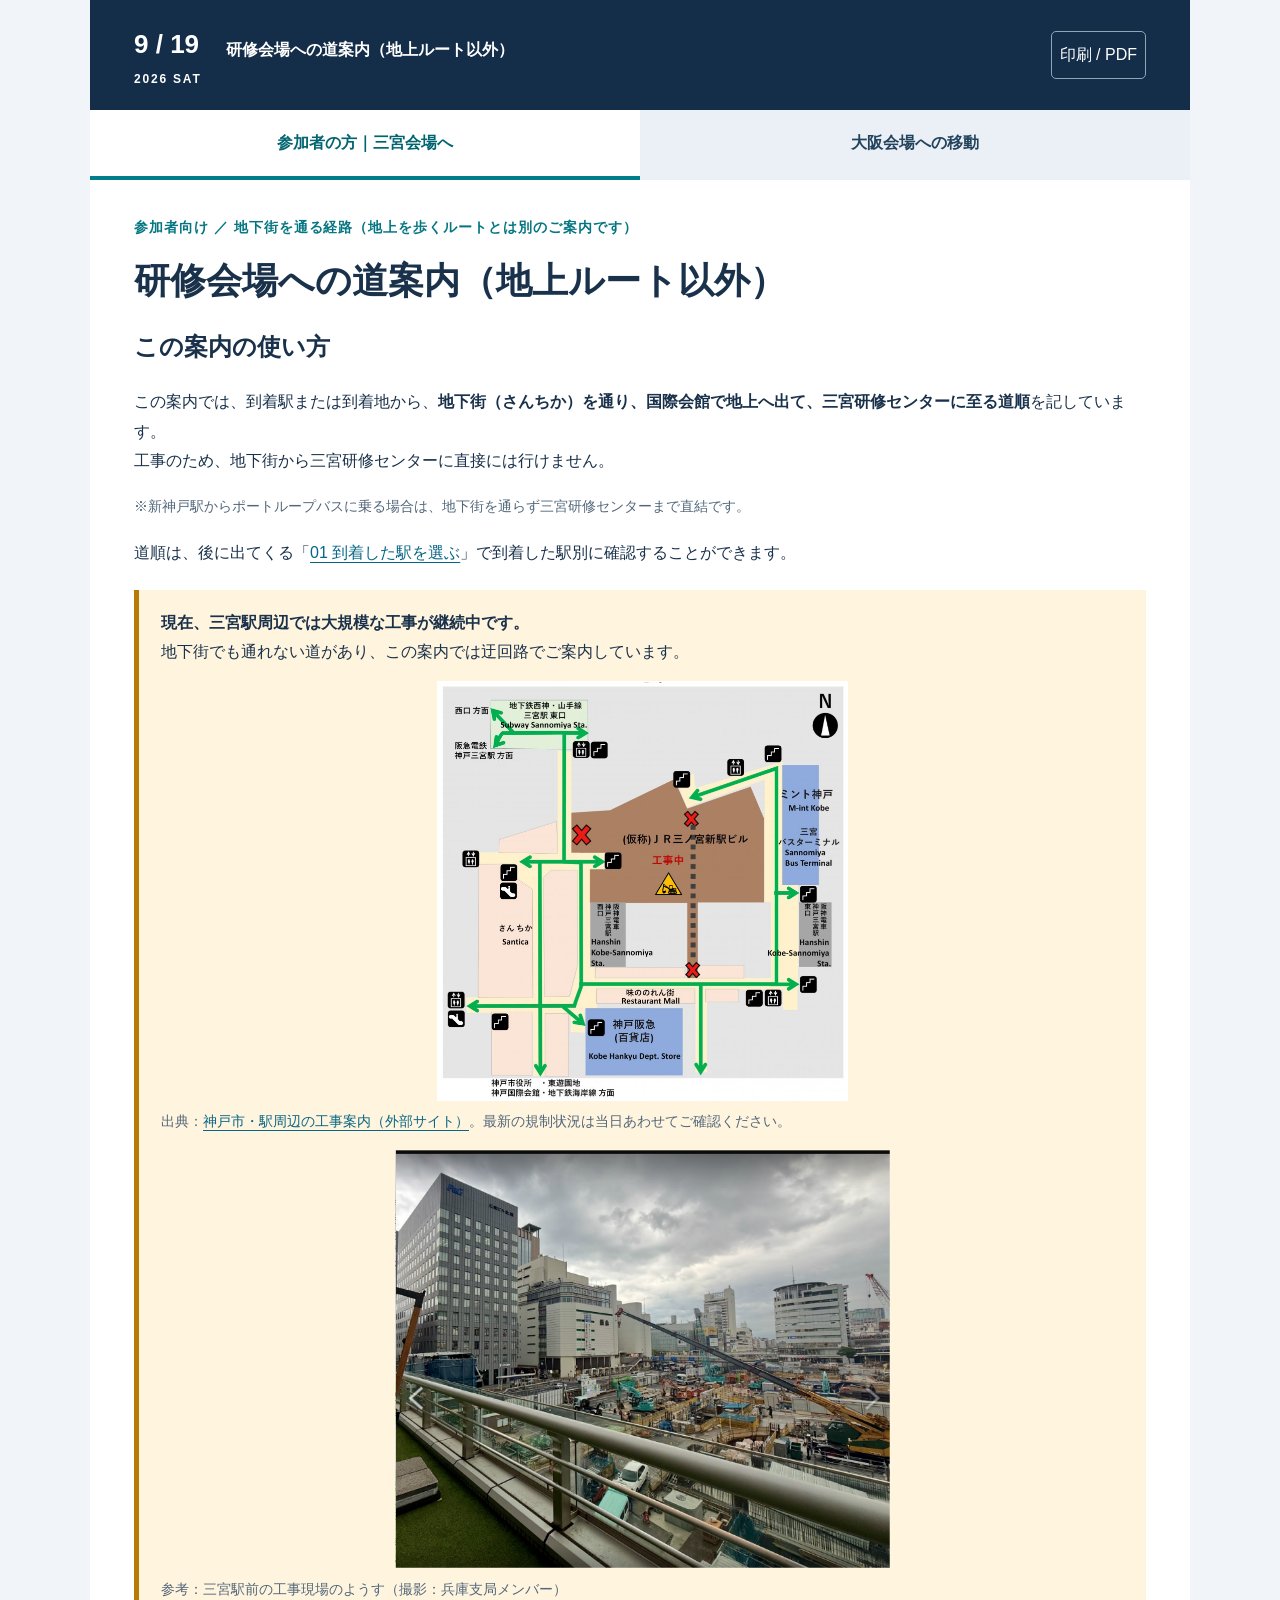
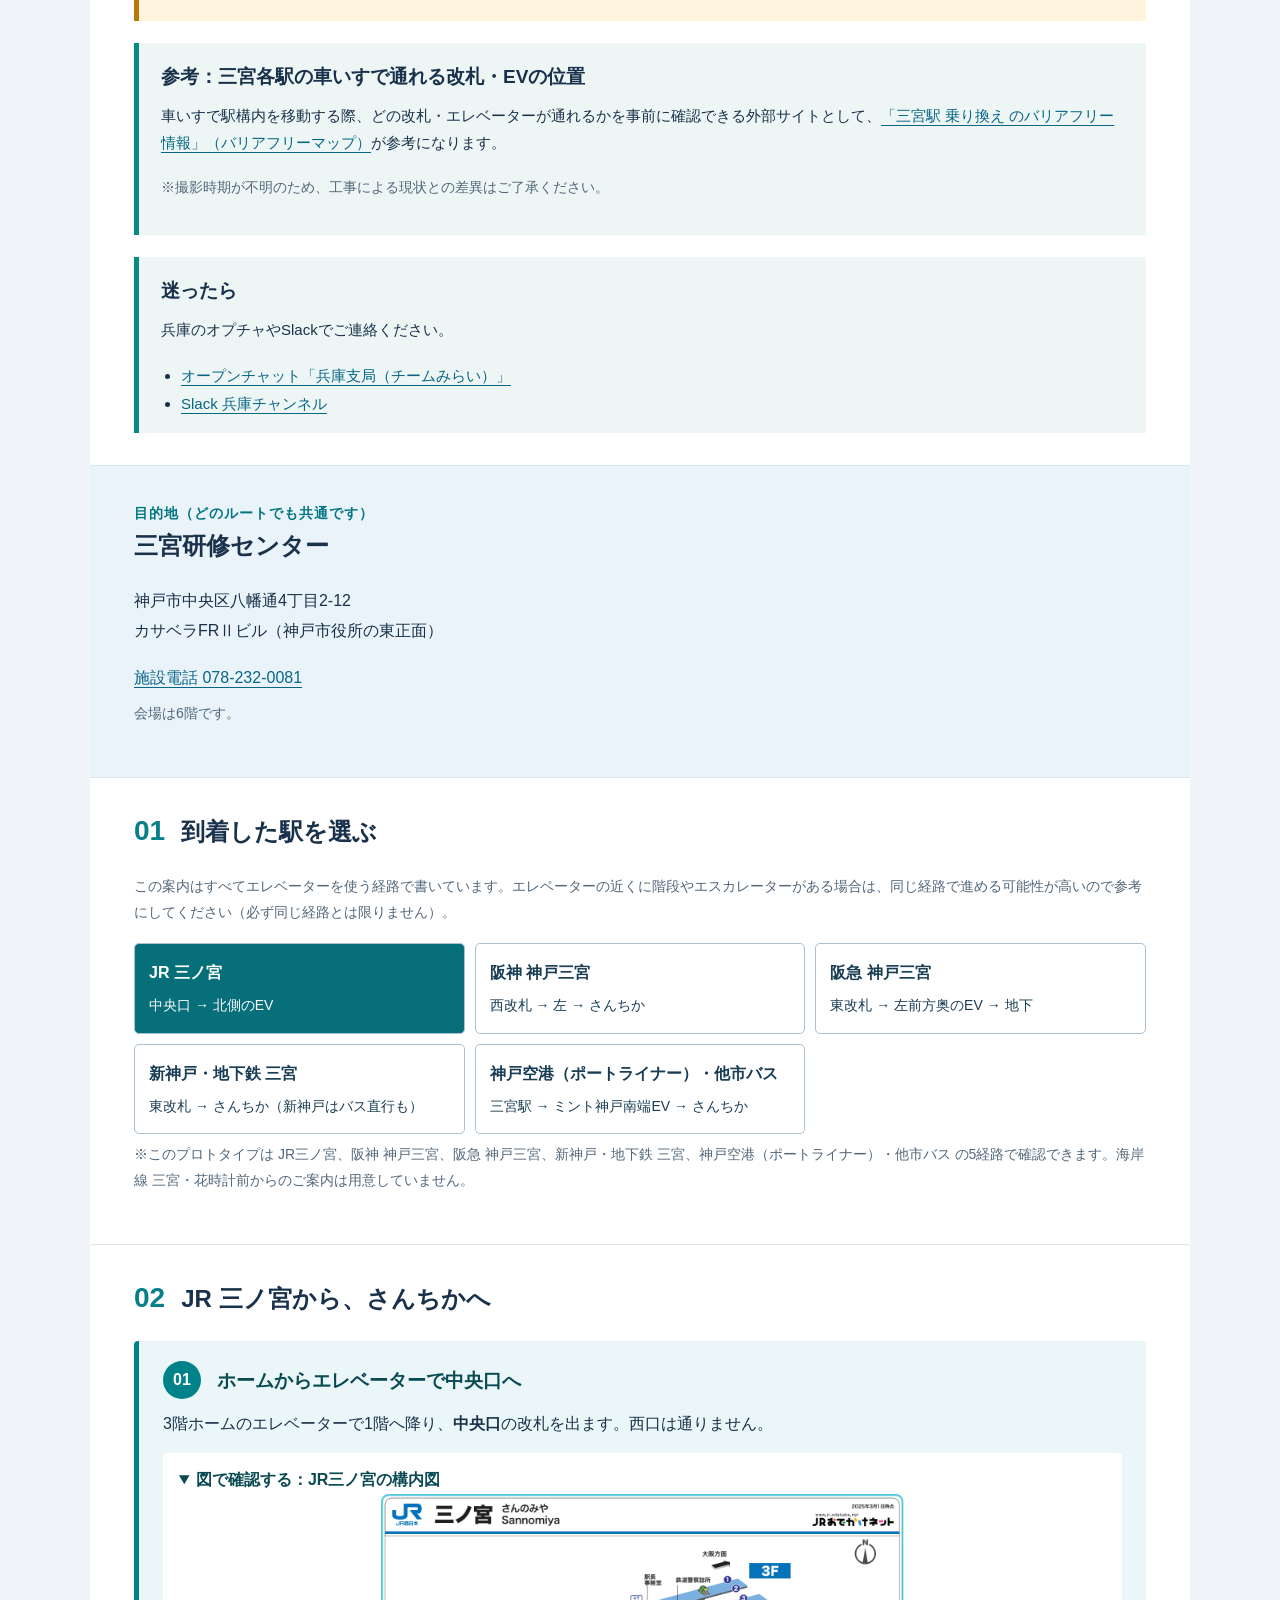
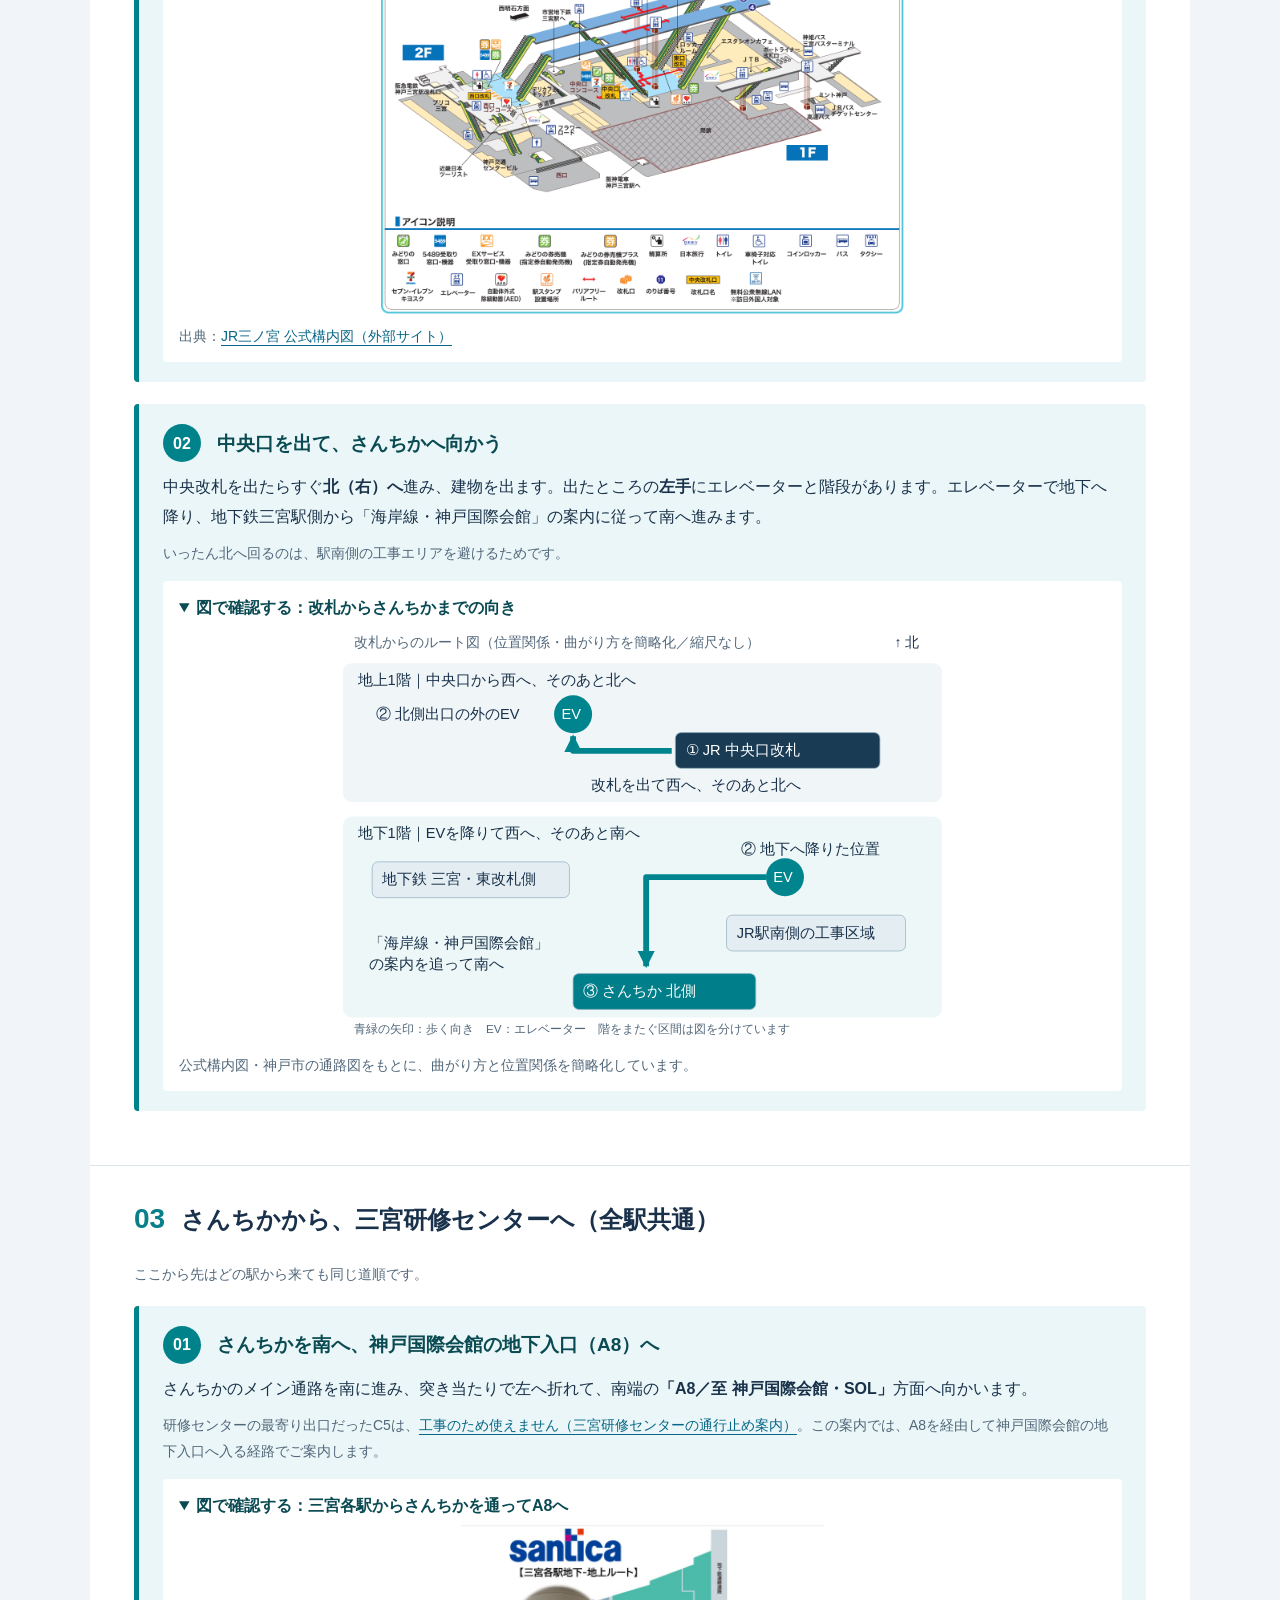
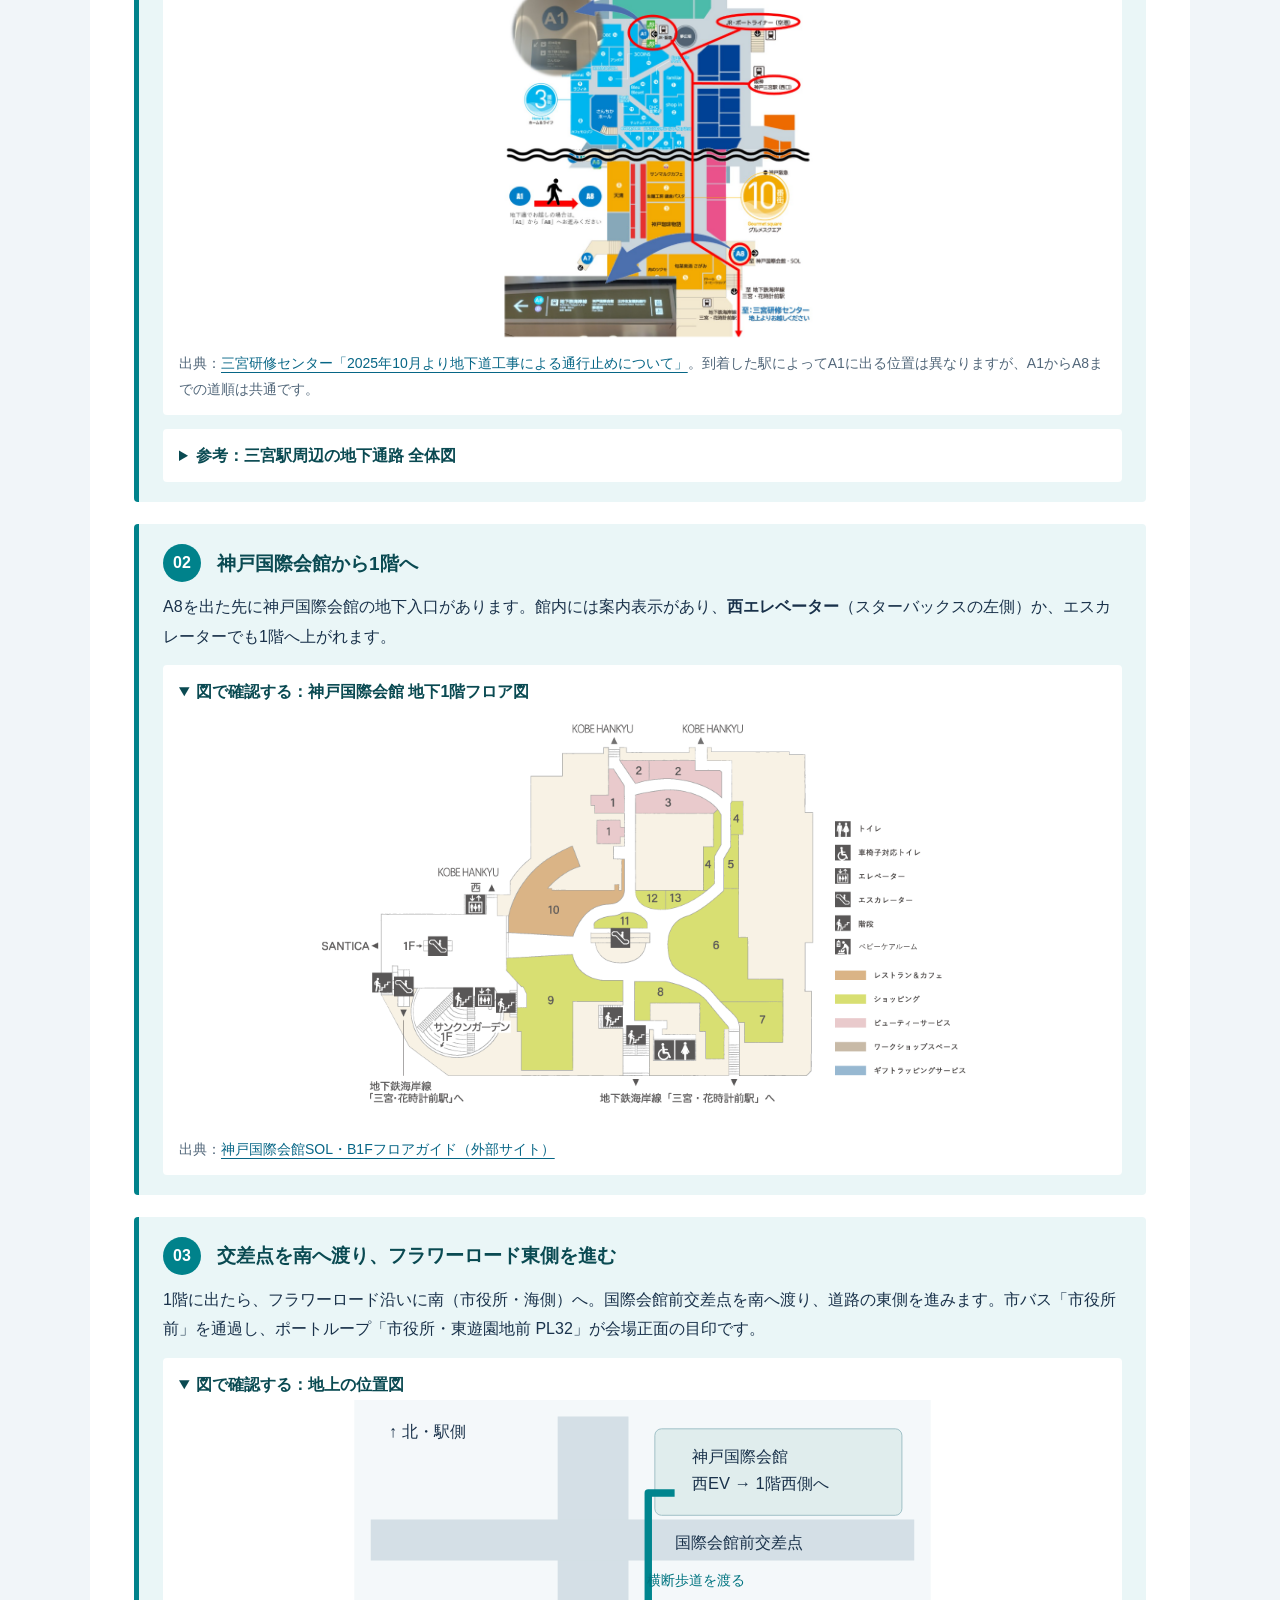
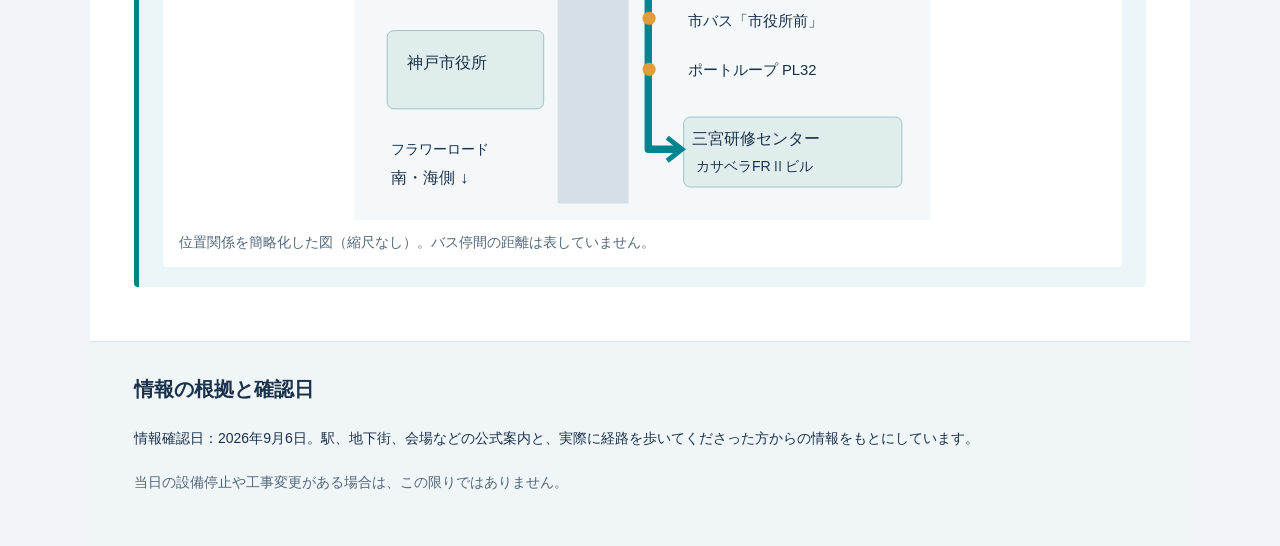
==== chikagai-route/index.html @ 576872fe "スタッフ用削除し別Docに。全体微修正" ====
<!doctype html><html lang="ja"><head><meta charset="utf-8"><meta name="viewport" content="width=device-width,initial-scale=1"><title>研修会場への道案内（地上ルート以外）</title><style>
*{box-sizing:border-box}
body{margin:0;background:#f1f5f9;color:#19314a;font-family:'BIZ UDPGothic','BIZ UDPゴシック','BIZ UDGothic','Yu Gothic UI','Yu Gothic','Hiragino Sans','Hiragino Kaku Gothic ProN',Meiryo,sans-serif;line-height:1.85;font-size:16px}
main{max-width:1100px;margin:auto;background:white}
header{display:flex;align-items:center;gap:24px;padding:20px 44px;background:#142e49;color:white}
header strong{font-size:26px}
header small{display:block;font-size:12px;letter-spacing:.15em}
header p{font-weight:bold}
header button{margin-left:auto;background:transparent;border:1px solid #91a5b8;color:white;padding:8px}
button{font:inherit;cursor:pointer;border-radius:5px}
nav{display:grid;grid-template-columns:1fr 1fr;position:sticky;top:0;z-index:2;background:white}
nav button{border:0;border-bottom:4px solid transparent;border-radius:0;padding:18px 8px;background:#eaf0f5;font-weight:bold;color:#23435d}
nav button[aria-pressed=true]{background:white;border-color:#007e89;color:#006471}
section{padding:32px 44px;border-bottom:1px solid #dbe5ec}
label{font-weight:bold;font-size:14px;color:#057681;letter-spacing:.07em}
h1{font-size:clamp(24px,3.2vw,36px);line-height:1.55;margin:12px 0 18px}
h2{font-size:24px;line-height:1.5;margin:0 0 22px}
h3{font-size:19px;margin:0}
p{margin:8px 0 18px}
em{font-style:normal;font-size:28px;color:#07808a;margin-right:16px}
aside{padding:18px 22px;background:#fff4de;border-left:5px solid #b87908;margin-top:22px}
aside strong{display:block}
aside a{margin-left:0}
.tips{padding:16px 22px;background:#eef6f5;border-left:5px solid #0a8a86;margin-top:22px;font-size:15px}
.tips h3{margin-bottom:8px}
.tips ul{margin:0;padding-left:20px}
.stations{display:grid;grid-template-columns:repeat(3,1fr);gap:10px}
.stations button{background:white;border:1px solid #a9c1d2;padding:14px;text-align:left;font-weight:bold;color:#193d54}
.stations button[aria-pressed=true]{background:#076f7a;color:white}
.stations button[disabled]{opacity:.55;cursor:default}
.stations small{display:block;font-weight:normal;font-size:14px;margin-top:5px}
.note,figcaption{font-size:14px;color:#52677a}
.address{background:#eaf3fa}
a{color:#076686;text-underline-offset:4px}
figure{margin:14px 0 0}
figure img,figure svg{width:100%;max-width:100%;max-height:420px;height:auto;object-fit:contain;display:block}
figcaption{margin-top:8px}

/* ---- 案内概要（カード形式） ---- */
.journey{list-style:none;padding:0;margin:8px 0 0;counter-reset:step}
.step{background:#eaf6f7;border-left:5px solid #00828b;border-radius:4px;padding:20px 24px;margin-bottom:22px}
.step-head{display:flex;align-items:center;gap:16px}
.step-head .num{background:#00828b;color:white;border-radius:50%;width:38px;height:38px;flex:none;display:flex;align-items:center;justify-content:center;font-weight:bold;font-size:16px}
.step-head h3{color:#0a4a52}
.step p{margin:10px 0 0}
.step details{margin-top:14px;background:white;border-radius:4px;padding:12px 16px}
.step summary{cursor:pointer;font-weight:bold;color:#0a4a52}

details a img,details a svg,details>img,details>svg{width:100%;max-width:100%;max-height:420px;height:auto;object-fit:contain;display:block}
details{padding:2px 0}
summary:focus-visible,a:focus-visible,button:focus-visible{outline:3px solid #b86d00;outline-offset:3px}
@media(max-width:650px){
  header{padding:14px 18px;gap:12px}
  header strong{font-size:22px}
  header p{font-size:14px}
  header button{font-size:12px}
  section,footer{padding:22px 18px}
  nav button{font-size:14px;padding:14px 7px}
  .stations{grid-template-columns:1fr 1fr}
  .stations button{font-size:14px;padding:11px}
  h2{font-size:22px}
  .step{padding:16px}
}
</style></head>
<body>
<main>

<header>
  <strong>9 / 19 <small>2026 SAT</small></strong>
  <p>研修会場への道案内（地上ルート以外）</p>
  <button type="button">印刷 / PDF</button>
</header>

<nav aria-label="案内の切り替え" role="tablist">
  <button aria-pressed="true" role="tab" aria-selected="true" id="tab-participant" aria-controls="guide-participant" data-tab="participant">参加者の方｜三宮会場へ</button>
  <button aria-pressed="false" role="tab" aria-selected="false" id="tab-osaka" aria-controls="guide-osaka" data-tab="osaka">大阪会場への移動</button>
</nav>

<div id="guide-participant" role="tabpanel" aria-labelledby="tab-participant" data-tab-panel="participant">

<section class="intro">
  <label>参加者向け ／ 地下街を通る経路（地上を歩くルートとは別のご案内です）</label>
  <h1>研修会場への道案内（地上ルート以外）</h1>
  <h2 style="margin-top:20px">この案内の使い方</h2>
  <p>この案内では、到着駅または到着地から、<strong>地下街（さんちか）を通り、国際会館で地上へ出て、三宮研修センターに至る道順</strong>を記しています。<br/>工事のため、地下街から三宮研修センターに直接には行けません。</p>
  <p class="note">※新神戸駅からポートループバスに乗る場合は、地下街を通らず三宮研修センターまで直結です。</p>
  <p>道順は、後に出てくる「<a href="#station-select">01 到着した駅を選ぶ</a>」で到着した駅別に確認することができます。</p>
  <aside>
    <strong>現在、三宮駅周辺では大規模な工事が継続中です。</strong>
    地下街でも通れない道があり、この案内では迂回路でご案内しています。
    <figure style="margin-top:14px">
      <img src="images/construction-area.png" alt="三宮駅周辺の工事区域図。JR三ノ宮新駅ビル部分が工事中で、赤い×印の箇所が通行止め。さんちか・ミント神戸・神戸阪急・阪神神戸三宮駅の位置関係と、通行可能な通路が緑の矢印で示されている"/>
      <figcaption>出典：<a href="https://www.city.kobe.lg.jp/a55197/koujinooshirase_ekisyuuhenn.html">神戸市・駅周辺の工事案内（外部サイト）</a>。最新の規制状況は当日あわせてご確認ください。</figcaption>
    </figure>
    <figure style="margin-top:14px">
      <img src="images/construction-photo.jpg" alt="三宮駅前の工事現場を上から見た写真。JR三ノ宮新駅ビルの建設のため、複数のクレーン・重機と足場が並び、広い範囲が工事エリアになっている"/>
      <figcaption>参考：三宮駅前の工事現場のようす（撮影：兵庫支局メンバー）</figcaption>
    </figure>
  </aside>
  <div class="tips">
    <h3>参考：三宮各駅の車いすで通れる改札・EVの位置</h3>
    <p>車いすで駅構内を移動する際、どの改札・エレベーターが通れるかを事前に確認できる外部サイトとして、<a href="https://barrier-free-map.com/6549.php">「三宮駅 乗り換え のバリアフリー情報」（バリアフリーマップ）</a>が参考になります。</p>
    <p class="note">※撮影時期が不明のため、工事による現状との差異はご了承ください。</p>
  </div>
  <div class="tips">
    <h3>迷ったら</h3>
    <p>兵庫のオプチャやSlackでご連絡ください。</p>
    <ul>
      <li><a href="https://line.me/ti/g2/gknKp1Lhf251DXhxMSpNH-mfsu90caIgdSnn1g?utm_source=invitation&utm_medium=link_copy&utm_campaign=default">オープンチャット「兵庫支局（チームみらい）」</a></li>
      <li><a href="https://team-mirai-volunteer.slack.com/archives/C091S21PNJF">Slack 兵庫チャンネル</a></li>
    </ul>
  </div>
</section>

<section class="address">
  <label>目的地（どのルートでも共通です）</label>
  <h2>三宮研修センター</h2>
  <p>神戸市中央区八幡通4丁目2-12<br/>カサベラFRⅡビル（神戸市役所の東正面）</p>
  <a href="tel:0782320081">施設電話 078-232-0081</a>
  <p class="note">会場は6階です。</p>
</section>

<section id="station-select">
  <h2><em>01</em>到着した駅を選ぶ</h2>
  <p class="note">この案内はすべてエレベーターを使う経路で書いています。エレベーターの近くに階段やエスカレーターがある場合は、同じ経路で進める可能性が高いので参考にしてください（必ず同じ経路とは限りません）。</p>
  <div class="stations" role="radiogroup" aria-label="到着した駅を選ぶ">
    <button aria-pressed="true" role="radio" aria-checked="true" data-station="jr">JR 三ノ宮<small>中央口 → 北側のEV</small></button>
    <button aria-pressed="false" role="radio" aria-checked="false" data-station="hanshin">阪神 神戸三宮<small>西改札 → 左 → さんちか</small></button>
    <button aria-pressed="false" role="radio" aria-checked="false" data-station="hankyu">阪急 神戸三宮<small>東改札 → 左前方奥のEV → 地下</small></button>
    <button aria-pressed="false" role="radio" aria-checked="false" data-station="subway">新神戸・地下鉄 三宮<small>東改札 → さんちか（新神戸はバス直行も）</small></button>
    <button aria-pressed="false" role="radio" aria-checked="false" data-station="port">神戸空港（ポートライナー）・他市バス<small>三宮駅 → ミント神戸南端EV → さんちか</small></button>
  </div>
  <p class="note">※このプロトタイプは JR三ノ宮、阪神 神戸三宮、阪急 神戸三宮、新神戸・地下鉄 三宮、神戸空港（ポートライナー）・他市バス の5経路で確認できます。海岸線 三宮・花時計前からのご案内は用意していません。</p>
</section>

<section aria-labelledby="section-station-route">
  <h2 id="section-station-route"><em>02</em><span data-station-name>阪神 神戸三宮</span>から、さんちかへ</h2>

  <!-- JR三ノ宮 -->
  <div class="station-panel" data-panel="jr">
    <ol class="journey">
      <li class="step">
        <div class="step-head"><span class="num">01</span><h3>ホームからエレベーターで中央口へ</h3></div>
        <p>3階ホームのエレベーターで1階へ降り、<strong>中央口</strong>の改札を出ます。西口は通りません。</p>
        <details open>
          <summary>図で確認する：JR三ノ宮の構内図</summary>
          <a href="images/jr-map.png" target="_blank" rel="noreferrer"><img src="images/jr-map.png" alt="JR三ノ宮の公式構内図。エレベーターと中央口改札の位置を示す"/></a>
          <p class="note">出典：<a href="https://eki.jr-odekake.net/premises?id=0610143">JR三ノ宮 公式構内図（外部サイト）</a></p>
        </details>
      </li>
      <li class="step">
        <div class="step-head"><span class="num">02</span><h3>中央口を出て、さんちかへ向かう</h3></div>
        <p>中央改札を出たらすぐ<strong>北（右）へ</strong>進み、建物を出ます。出たところの<strong>左手</strong>にエレベーターと階段があります。エレベーターで地下へ降り、地下鉄三宮駅側から「海岸線・神戸国際会館」の案内に従って南へ進みます。</p>
        <p class="note">いったん北へ回るのは、駅南側の工事エリアを避けるためです。</p>
        <details open>
          <summary>図で確認する：改札からさんちかまでの向き</summary>
          <a href="images/station-route-0.svg" target="_blank" rel="noreferrer"><img src="images/station-route-0.svg" alt="JR三ノ宮の改札から、さんちかへ歩く向きと目印の位置図"/></a>
          <p class="note">公式構内図・神戸市の通路図をもとに、曲がり方と位置関係を簡略化しています。</p>
        </details>
      </li>
    </ol>
  </div>

  <!-- 阪神 神戸三宮 -->
  <div class="station-panel" data-panel="hanshin" hidden>
    <ol class="journey">
      <li class="step">
        <div class="step-head"><span class="num">01</span><h3>ホームからエレベーターで西改札（地下1階）へ</h3></div>
        <p>地下2階ホームから、<strong>西口側のエレベーター</strong>で地下1階へ上がります。エレベーターを出てまっすぐ進むと、<strong>駅長室前の西改札</strong>があります。</p>
        <p class="note">三宮研修センターへは、再開発工事の関係で<strong>西改札（西口）</strong>が便利です。東改札から出ると、地上・地下ともに工事の迂回が必要になります。</p>
        <details open>
          <summary>図で確認する：阪神 神戸三宮の構内図</summary>
          <a href="images/hanshin-kenshu.png" target="_blank" rel="noreferrer"><img src="images/hanshin-kenshu.png" alt="阪神 神戸三宮駅の構内案内図。左側に西改札とサンチカ方面への通路、右側に東改札とミント神戸方面。図中に「三宮研修センターへは、再開発工事の関係上西口が便利です」と赤字の注記あり"/></a>
          <p class="note">出典：三宮研修センターが公開している阪神 神戸三宮駅 構内案内図（<a href="https://f-road.co.jp/kenshu/4832">三宮研修センター「2025年10月より地下道工事による通行止めについて」</a>より）。より詳しい図は <a href="https://www.hanshin.co.jp/uploads/guidemap/sannomiya.pdf">阪神 神戸三宮 公式構内図（PDF）</a> でも確認できます。</p>
        </details>
      </li>
      <li class="step">
        <div class="step-head"><span class="num">02</span><h3>西改札を出て左、阪急百貨店前を右へ（さんちかに入る）</h3></div>
        <p>西改札を出て<strong>左へ</strong>進みます。少し進んだ<strong>神戸阪急（百貨店）</strong>の前で<strong>右へ</strong>曲がると、さんちかのメイン通路（南向き）に入ります。ここが下の共通案内でいうA1付近です。</p>
        <p class="note">「神戸阪急」は百貨店の名前で、阪急電車の駅ではありません。地下1階のまま進みます。</p>
        <details open>
          <summary>図で確認する：改札からさんちかまでの向き</summary>
          <a href="images/station-route-1.svg" target="_blank" rel="noreferrer"><img src="images/station-route-1.svg" alt="阪神 神戸三宮の改札から、さんちかへ歩く向きと目印の位置図。西改札→左→神戸阪急（百貨店）前→右→さんちか南への通路"/></a>
          <p class="note">公式構内図・神戸市の通路図をもとに、曲がり方と位置関係を簡略化しています。</p>
        </details>
      </li>
    </ol>
  </div>

  <!-- 阪急 神戸三宮 -->
  <div class="station-panel" data-panel="hankyu" hidden>
    <ol class="journey">
      <li class="step">
        <div class="step-head"><span class="num">01</span><h3>ホームからエレベーターで東改札（2階）へ</h3></div>
        <p>阪急 神戸三宮駅のホームは3階です。ホーム上のエレベーターで<strong>2階へ降り、東改札</strong>を出ます。</p>
        <details open>
          <summary>図で確認する：阪急 神戸三宮の構内図</summary>
          <a href="images/hankyu.png" target="_blank" rel="noreferrer"><img src="images/hankyu.png" alt="阪急 神戸三宮の公式構内図。エレベーターと東改札の位置を確認"/></a>
          <p class="note">出典：<a href="https://www.hankyu.co.jp/station/sannomiya_map.html">阪急 神戸三宮 公式構内図（外部サイト）</a>。公式図に描かれた他の出口もありますが、この案内では東改札を使います。</p>
        </details>
      </li>
      <li class="step">
        <div class="step-head"><span class="num">02</span><h3>東改札を出て左前方奥のEVで地下へ、地下鉄側からさんちかに入る</h3></div>
        <p>東改札を出て、<strong>左前方のかなり奥</strong>にある地下へ続くエレベーターで地下へ降ります。降りた先は<strong>市営地下鉄 西神・山手線 三宮駅</strong>側です。地下では東へ進むと、南向きのさんちかへ続くコンコースがあります。ここが下の共通案内でいうA1付近です。</p>
        <details open>
          <summary>図で確認する：改札からさんちかまでの向き</summary>
          <a href="images/station-route-2.svg" target="_blank" rel="noreferrer"><img src="images/station-route-2.svg" alt="阪急 神戸三宮の改札から、さんちかへ歩く向きと目印の位置図"/></a>
          <p class="note">公式構内図・神戸市の通路図をもとに、曲がり方と位置関係を簡略化しています。</p>
        </details>
        <details>
          <summary>改札階から直接地下に降りるルート（車いすの方おすすめ）</summary>
          <p>少しわかりにくいかもしれませんが、阪急の東改札を出て<strong>南（右）</strong>に行って<strong>交通センタービルのエレベーター</strong>で2階から直接地下（B1・阪神西口側）に降りることもできます。車いすの方はこちらがおすすめです。</p>
          <p class="note">地下に降りた先の経路（交通センタービル → 阪神西口改札付近 → さんちかへ）は、冒頭で紹介した <a href="https://barrier-free-map.com/6549.php">「三宮駅 乗り換え のバリアフリー情報」</a>（「阪急→阪神」の項）で写真付きで確認できます。</p>
        </details>
      </li>
    </ol>
  </div>

  <!-- 新神戸・地下鉄 三宮 -->
  <div class="station-panel" data-panel="subway" hidden>
    <details open style="background:#fff4de;border-left:5px solid #b87908;padding:14px 18px;margin-bottom:22px">
      <summary style="cursor:pointer;font-weight:bold">新幹線で新神戸についた方へ</summary>
      <p>三宮までは市営地下鉄 西神・山手線で1駅（西神中央・名谷方面）です。三宮駅で降りたあとは、下のカード01から進んでください。</p>
      <p>なお、<strong>地下街を通らず会場前まで直行する連節バス「ポートループ」</strong>もあります。新神戸駅前から乗り換えなしで「市役所・東遊園地前」まで約16分、そこが会場正面です。時刻表・ルートは<a href="https://www.shinkibus.co.jp/bus/portloop/">神姫バス・ポートループ（外部サイト）</a>でご確認ください。</p>
    </details>

    <ol class="journey">
      <li class="step">
        <div class="step-head"><span class="num">01</span><h3>ホームからエレベーターで東改札（地下1階）へ</h3></div>
        <p>地下2階または地下3階のホームから、<strong>東改札側のエレベーター</strong>で地下1階へ上がります。新神戸から到着する名谷・西神中央方面のホームからも、エレベーターで地下1階の東改札に上がれます。</p>
        <details open>
          <summary>図で確認する：地下鉄 三宮の構内図</summary>
          <a href="images/subway.jpg" target="_blank" rel="noreferrer"><img src="images/subway.jpg" alt="地下鉄 三宮の公式構内図。エレベーターと東改札の位置を確認"/></a>
          <p class="note">出典：<a href="https://kotsu.city.kobe.lg.jp/subway/timetable1/sannomiya/">地下鉄 三宮 公式構内図（外部サイト）</a>。公式図に描かれた他の出口もありますが、この案内では東改札を使います。</p>
        </details>
      </li>
      <li class="step">
        <div class="step-head"><span class="num">02</span><h3>東改札を出て、さんちかへ向かう</h3></div>
        <p>東改札を出て、「<strong>阪神電車・地下鉄海岸線・三宮・花時計前</strong>」方面へ進みます。<strong>東出口3の地上行きエレベーターには上がらず</strong>、地下の南北通路を南へ進むと、さんちかにつながります。ここが下の共通案内でいうA1付近です。</p>
        <details open>
          <summary>図で確認する：改札からさんちかまでの向き</summary>
          <a href="images/station-route-3.svg" target="_blank" rel="noreferrer"><img src="images/station-route-3.svg" alt="地下鉄 三宮の改札から、さんちかへ歩く向きと目印の位置図"/></a>
          <p class="note">公式構内図・神戸市の通路図をもとに、曲がり方と位置関係を簡略化しています。</p>
        </details>
      </li>
    </ol>
  </div>

  <!-- 神戸空港（ポートライナー）・他市バス -->
  <div class="station-panel" data-panel="port" hidden>
    <p class="note">神戸空港からのポートライナーで三宮駅に着いた方の案内です。ポートライナー三宮駅の時刻表は<a href="https://www.knt-liner.co.jp/stationp01/">神戸新交通・ポートライナー 三宮駅時刻表（外部サイト）</a>で確認できます（平日・土日祝で別）。</p>

    <ol class="journey">
      <li class="step">
        <div class="step-head"><span class="num">01</span><h3>神戸空港からポートライナーで三宮駅へ</h3></div>
        <p>神戸空港駅から<strong>ポートライナーの三宮行き</strong>に乗ります。三宮駅が終点です。</p>
        <p class="note">神戸空港側の詳しいアクセスは<a href="https://www.kairport.co.jp/">神戸空港 公式サイト（外部サイト）</a>で確認できます。</p>
      </li>

      <li class="step">
        <div class="step-head"><span class="num">02</span><h3>三宮駅の改札を出て、ミント神戸2階の南端EVへ</h3></div>
        <p>ホーム中央付近のエレベーターで<strong>3階から2階</strong>へ降り、改札を出て「<strong>阪神（東口）方面</strong>」の出口へ向かいます。</p>
        <p class="note">改札を出てすぐの「ポートライナー三宮駅 南エレベーター」は<a href="https://www.knt-liner.co.jp/news/8840/">停止中（2026年9月4日〜11月30日）</a>のため使えません。代わりにミント神戸のエレベーターを使います。</p>
        <p><strong>ミント神戸（三宮バスターミナル）</strong>の2階に入り、南へ進むと奥にエレベーターが3基あります。<strong>一番奥（南端）</strong>のエレベーターを使います。目印は途中のUnited Arrowsなどの店舗です。</p>
        <details open>
          <summary>図で確認する：ポートライナー 三宮の構内図</summary>
          <a href="images/port-annotated.png" target="_blank" rel="noreferrer"><img src="images/port-annotated.png" alt="ポートライナー 三宮の公式構内図。エレベーターと改札の位置を確認。青丸で囲んだ改札外の出口が、阪神（東口）方面へ進む出口"/></a>
          <p class="note">出典：<a href="https://www.knt-liner.co.jp/station/p01/">ポートライナー 三宮 公式構内図（外部サイト）</a>。青丸は「阪神（東口）方面」の出口を示しています。</p>
        </details>
      </li>

      <li class="step">
        <div class="step-head"><span class="num">03</span><h3>ミント神戸南端のEVで地下1階へ</h3></div>
        <p>ミント神戸南端のエレベーターで<strong>地下1階</strong>へ降ります。</p>
        <details open>
          <summary>図で確認する：ミント神戸周辺の地下と、使うEV・停止中のEV</summary>
          <a href="images/mint-kobe-ev.png" target="_blank" rel="noreferrer"><img src="images/mint-kobe-ev.png" alt="ミント神戸周辺の地下通路図。ミント神戸北側のエレベーターは赤×で「停止中」、南端の赤ピンが今回使うエレベーター。周辺にはさんちか・味ののれん街・阪神電車 神戸三宮駅 東口も描かれている"/></a>
          <p class="note">出典：神戸市・駅周辺の工事案内の図に、実際に歩いてくださった方が停止中のエレベーターと使うエレベーターを書き加えたものです。</p>
        </details>
      </li>

      <li class="step">
        <div class="step-head"><span class="num">04</span><h3>地下から味ののれん街を通ってさんちかへ</h3></div>
        <p>地下1階に降りたら、<strong>阪神東口側から「味ののれん街」を西へ</strong>進みます。さんちかの南北通路につながり、ここが下の共通案内でいうA1付近です。</p>
      </li>
    </ol>

    <details open style="background:#fff4de;border-left:5px solid #b87908;padding:14px 18px;margin-top:22px">
      <summary style="cursor:pointer;font-weight:bold">他市からのバスで三宮に着いた方へ</summary>
      <p>バスは会社や路線によって降りる場所が違います。<strong>ミント神戸（三宮バスターミナル）</strong>に着いた場合は、上の<strong>カード03</strong>から進めます。</p>
      <p>神姫バスの<strong>神戸三宮バスターミナル</strong>（JR三ノ宮駅の東口から徒歩5分ほどの別の場所）や、伊丹空港からのリムジンバスで<strong>神戸阪急百貨店の北西</strong>付近に着く場合など、降り場は複数あるため、この案内では個々のバスの経路までは扱いません。降り場と時刻は、利用するバス会社の公式で確認してください。</p>
      <ul>
        <li><a href="https://www.shinkibus.co.jp/highway/category/landing_guidance/index.html">神姫バス・乗り場案内（外部サイト）</a></li>
        <li><a href="https://www.shinkibus.co.jp/highway/category/limousine/ukb.html">神姫バス・神戸空港アクセスバス（新神戸・三宮線）（外部サイト）</a></li>
      </ul>
      <p class="note">神戸阪急百貨店に着いた場合は、地下に降りてから神戸阪急前の通路を通り、さんちかのメイン通路（南向き）に入ります。ここが下の共通案内でいうA1付近です。</p>
    </details>
  </div>
</section>

<section>
  <h2><em>03</em>さんちかから、三宮研修センターへ（全駅共通）</h2>
  <p class="note">ここから先はどの駅から来ても同じ道順です。</p>

  <ol class="journey">

    <li class="step">
      <div class="step-head"><span class="num">01</span><h3>さんちかを南へ、神戸国際会館の地下入口（A8）へ</h3></div>
      <p>さんちかのメイン通路を南に進み、突き当たりで左へ折れて、南端の<strong>「A8／至 神戸国際会館・SOL」</strong>方面へ向かいます。</p>
      <p class="note">研修センターの最寄り出口だったC5は、<a href="https://f-road.co.jp/kenshu/4832">工事のため使えません（三宮研修センターの通行止め案内）</a>。この案内では、A8を経由して神戸国際会館の地下入口へ入る経路でご案内します。</p>
      <details open>
        <summary>図で確認する：三宮各駅からさんちかを通ってA8へ</summary>
        <img src="images/santica-a1-a8.png" alt="三宮各駅地下-地上ルート図。JR・ポートライナー側やJR阪神側からA1出入口へ、A1からA8（神戸国際会館・SOL方面）まで矢印で示されている"/>
        <p class="note">出典：<a href="https://f-road.co.jp/kenshu/4832">三宮研修センター「2025年10月より地下道工事による通行止めについて」</a>。到着した駅によってA1に出る位置は異なりますが、A1からA8までの道順は共通です。</p>
      </details>
      <details>
        <summary>参考：三宮駅周辺の地下通路 全体図</summary>
        <img src="images/underground.jpg" alt="神戸市の地下通路図。左に地下鉄三宮とさんちか、右にミント神戸と阪神東口、下に神戸阪急"/>
        <p class="note">出典：<a href="https://www.city.kobe.lg.jp/a55197/koujinooshirase_ekisyuuhenn.html">神戸市・駅周辺の工事案内（外部サイト）</a></p>
      </details>
    </li>

    <li class="step">
      <div class="step-head"><span class="num">02</span><h3>神戸国際会館から1階へ</h3></div>
      <p>A8を出た先に神戸国際会館の地下入口があります。館内には案内表示があり、<strong>西エレベーター</strong>（スターバックスの左側）か、エスカレーターでも1階へ上がれます。</p>
      <details open>
        <summary>図で確認する：神戸国際会館 地下1階フロア図</summary>
        <a href="images/sol-b1.png" target="_blank" rel="noreferrer"><img src="images/sol-b1.png" alt="神戸国際会館SOLの地下1階。左のSANTICA接続通路の上側に西エレベーター"/></a>
        <p class="note">出典：<a href="https://www.kobe-sol.jp/shop/floor">神戸国際会館SOL・B1Fフロアガイド（外部サイト）</a></p>
      </details>
    </li>

    <li class="step">
      <div class="step-head"><span class="num">03</span><h3>交差点を南へ渡り、フラワーロード東側を進む</h3></div>
      <p>1階に出たら、フラワーロード沿いに南（市役所・海側）へ。国際会館前交差点を南へ渡り、道路の東側を進みます。市バス「市役所前」を通過し、ポートループ「市役所・東遊園地前 PL32」が会場正面の目印です。</p>
      <details open>
        <summary>図で確認する：地上の位置図</summary>
        <svg viewBox="0 0 700 510" role="img" aria-label="北が上。神戸国際会館から交差点を南へ渡り、フラワーロード東側を研修センターまで歩く"><rect width="700" height="510" fill="#f4f8fa"></rect><path d="M290 20V490" stroke="#d4dfe6" stroke-width="86"></path><path d="M20 170H680" stroke="#d4dfe6" stroke-width="50"></path><g fill="#e0eded" stroke="#91b6bd"><rect x="365" y="35" width="300" height="105" rx="8"></rect><rect x="40" y="280" width="190" height="95" rx="8"></rect><rect x="400" y="385" width="265" height="85" rx="8"></rect></g><g fill="#19314a" font-size="20" font-family="inherit"><text x="42" y="45">↑ 北・駅側</text><text x="410" y="75">神戸国際会館</text><text x="410" y="108">西EV → 1階西側へ</text><text x="390" y="180">国際会館前交差点</text><text x="64" y="325">神戸市役所</text><text x="410" y="418">三宮研修センター</text><text x="415" y="450" font-size="17">カサベラFRⅡビル</text><text x="405" y="275" font-size="18">市バス「市役所前」</text><text x="405" y="334" font-size="18">ポートループ PL32</text><text x="45" y="430" font-size="17">フラワーロード</text><text x="45" y="465">南・海側 ↓</text></g><path d="M389 113H357V424H395" fill="none" stroke="#00858e" stroke-width="9" stroke-linejoin="round"></path><path d="m380 410 18 14-18 14" fill="none" stroke="#00858e" stroke-width="6"></path><circle cx="358" cy="265" r="8" fill="#e39c37"></circle><circle cx="358" cy="327" r="8" fill="#e39c37"></circle><text x="355" y="225" fill="#007480" font-size="17">横断歩道を渡る</text></svg>
        <p class="note">位置関係を簡略化した図（縮尺なし）。バス停間の距離は表していません。</p>
      </details>
    </li>

  </ol>
</section>

<footer style="padding:32px 44px;background:#f0f5f8">
  <h2 style="font-size:20px">情報の根拠と確認日</h2>
  <p style="font-size:14px">情報確認日：2026年9月6日。駅、地下街、会場などの公式案内と、実際に経路を歩いてくださった方からの情報をもとにしています。</p>
  <p class="note">当日の設備停止や工事変更がある場合は、この限りではありません。</p>
</footer>

</div><!-- /guide-participant -->

<div id="guide-osaka" role="tabpanel" aria-labelledby="tab-osaka" data-tab-panel="osaka" hidden>

<section class="intro">
  <label>参加者・スタッフ向け ／ 神戸会場 → 大阪会場</label>
  <h1>三宮から大阪会場（大阪科学技術センター）への移動</h1>
  <ul>
    <li>神戸会場での研修後、大阪会場へ移動する方向けの案内です。</li>
    <li>三宮駅から大阪梅田まで約20〜30分、そこから大阪メトロ四つ橋線で<strong>1駅の本町駅</strong>か、<strong>次の肥後橋駅</strong>で降りるのが分かりやすいです。</li>
    <li>大阪メトロ御堂筋線 本町駅からも会場に行けますが道順が少しわかりにくく最寄り駅でもないため、ここでは<strong>大阪メトロ四つ橋線 西梅田駅</strong>からのルートを案内しています。</li>
  </ul>

  <div class="address" style="margin-top:24px;padding:20px;border-radius:4px">
    <label>大阪会場（目的地）</label>
    <h2 style="margin:8px 0 12px">大阪科学技術センター 8階大ホール</h2>
    <p>大阪市西区靱本町1丁目8番4号</p>
    <p><a href="https://www.ostec.or.jp/access.html">公式アクセスマップ（外部サイト）</a></p>
    <p class="note">※類似名称の<strong>大阪市立科学館</strong>（中之島）と間違えないでください。</p>
  </div>
</section>

<section>
  <h2><em>01</em>三宮 → 大阪 → 西梅田まで（3つの選択肢）</h2>

  <ol class="journey">
    <li class="step">
      <div class="step-head"><span class="num">A</span><h3>JR新快速で 三ノ宮 → 大阪 → 西梅田（四つ橋線）</h3></div>
      <ul>
        <li>JR三ノ宮駅から新快速で<strong>大阪駅まで最短の約21分</strong>。</li>
        <li>本数が多い。</li>
        <li>大阪駅から西梅田駅までは<strong>徒歩5〜7分</strong>かかり、経路はやや複雑。</li>
        <li>参考：<a href="https://th-page.net/osaka-eki-to-subway-nishi-umeda/">JR大阪駅から西梅田駅までの写真つき解説記事（個人ブログ）</a></li>
        <li><strong>【タクシーで直行も可能】</strong>大阪駅・桜橋口からタクシーで大阪科学技術センターまで直行も可能。約10〜20分、料金目安1,300円程度（御堂筋の混雑状況による。土曜日日中は緩やかな渋滞の可能性あり）。<br/>※上記は例です。タクシー乗り場は各駅に複数あります。</li>
      </ul>
    </li>
    <li class="step">
      <div class="step-head"><span class="num">B</span><h3>阪神本線 特急・直通特急で 神戸三宮 → 大阪梅田 → 西梅田（四つ橋線）</h3></div>
      <ul>
        <li>阪神 神戸三宮駅から<strong>大阪梅田行きの特急・直通特急</strong>で約31〜32分。<br/>※大阪難波・奈良方面行きとは区別してください。</li>
        <li>大阪梅田駅から四つ橋線 西梅田駅まで最短。同じ地下街内を移動するので<strong>乗り換えが分かりやすい</strong>。</li>
        <li>不慣れな方や複数人での移動におすすめ。</li>
        <li>参考：<a href="https://osaka-transfer.com/hsuynu/">阪神大阪梅田から西梅田駅までの写真つき解説記事（個人ブログ）</a></li>
      </ul>
    </li>
    <li class="step">
      <div class="step-head"><span class="num">C</span><h3>阪急神戸本線 特急で 神戸三宮 → 大阪梅田 → 西梅田（四つ橋線）</h3></div>
      <ul>
        <li>阪急 神戸三宮駅から阪急神戸本線 特急で<strong>大阪梅田まで約30分</strong>。</li>
        <li>大阪梅田駅から西梅田駅まで<strong>徒歩でやや距離あり</strong>（地上・地下を経由）。</li>
        <li>参考：<a href="https://osaka-news.jp/life/hankyu-nishiumeda/">阪急大阪梅田から西梅田駅までの写真つき解説記事（個人ブログ）</a></li>
      </ul>
    </li>
  </ol>
  <p class="note">※上記の参考リンクはいずれも個人ブログのため、内容が変わったり削除される場合があります。</p>
</section>

<section>
  <h2><em>02</em>西梅田 → 本町・肥後橋まで（四つ橋線で1〜2駅）</h2>
  <ul>
    <li>Osaka Metro 四つ橋線 西梅田駅から<strong>住之江公園方面行き</strong>に乗り、<strong>本町（1駅）</strong>または<strong>肥後橋（2駅）</strong>で下車。</li>
  </ul>
</section>

<section>
  <h2><em>03</em>本町または肥後橋から会場へ</h2>
  <ul>
    <li><strong>本町駅 28号出口</strong>から出て、四つ橋筋を<strong>北へ徒歩約5分</strong>。信濃橋三井ビルの西側を進み、靱公園の東端にある大阪科学技術センターへ。</li>
    <li><strong>肥後橋駅 7号出口</strong>から出て、四つ橋筋を<strong>南へ徒歩約6分</strong>。大阪肥後橋郵便局・関西みらい銀行の西側を通り、大阪科学技術センターへ。</li>
  </ul>
  <details open>
    <summary>図で確認する：本町駅・肥後橋駅と会場の位置関係</summary>
    <figure>
      <a href="images/osaka-ostec-map.png" target="_blank" rel="noreferrer"><img src="images/osaka-ostec-map.png" alt="大阪科学技術館 公式アクセスマップ。中央に大阪科学技術館（OSTEC）と靱公園、東側の四つ橋筋沿いに本町駅28号出口（南）と肥後橋駅7号出口（北）。周辺に信濃橋三井ビル、大阪肥後橋郵便局、関西みらい銀行などの目印。御堂筋線の本町駅（2号出口）も東側に表示"/></a>
      <figcaption>出典：<a href="https://www.ostec.or.jp/pop/access/">大阪科学技術館 公式アクセスマップ（外部サイト）</a>。会場の<strong>大阪科学技術センター</strong>は同じ建物内です（大阪科学技術館は1〜2階、大阪科学技術センターは3階以上）。</figcaption>
    </figure>
  </details>
  <p class="note">※上記の徒歩にかかる時間はAI調べの目安です。ルート検索のアプリなどでは、肥後橋の方が短い時間で着く案内になることが多いようです。</p>
</section>

<footer style="padding:32px 44px;background:#f0f5f8">
  <h2 style="font-size:20px">情報の根拠と確認日</h2>
  <p style="font-size:14px">情報確認日：2026年9月6日。駅・会場などの公式案内と、乗換検索例をもとにしています。</p>
  <p class="note">当日の運行状況・乗り場変更がある場合は、この限りではありません。出発前に乗換検索・公式サイトで最新情報をご確認ください。</p>
</footer>

</div><!-- /guide-osaka -->
</main>
<script>
(function(){
  // 駅別パネルの切替
  const stationNames = {
    jr: 'JR 三ノ宮',
    hanshin: '阪神 神戸三宮',
    hankyu: '阪急 神戸三宮',
    subway: '新神戸・地下鉄 三宮',
    port: '神戸空港（ポートライナー）・他市バス'
  };
  const stButtons = document.querySelectorAll('.stations button[data-station]');
  const stPanels = document.querySelectorAll('.station-panel');
  const nameEls = document.querySelectorAll('[data-station-name]');
  function showStation(station){
    stButtons.forEach(b => {
      const sel = b.dataset.station === station;
      b.setAttribute('aria-pressed', sel);
      b.setAttribute('aria-checked', sel);
    });
    stPanels.forEach(p => {
      p.hidden = p.dataset.panel !== station;
    });
    nameEls.forEach(el => { el.textContent = stationNames[station] || ''; });
  }
  stButtons.forEach(b => b.addEventListener('click', () => showStation(b.dataset.station)));
  const initialStation = document.querySelector('.stations button[aria-pressed="true"][data-station]');
  if (initialStation) showStation(initialStation.dataset.station);

  // トップタブ（参加者／大阪）の切替
  const tabButtons = document.querySelectorAll('nav [role="tab"][data-tab]');
  const tabPanels = document.querySelectorAll('[data-tab-panel]');
  function showTab(tab){
    tabButtons.forEach(b => {
      const sel = b.dataset.tab === tab;
      b.setAttribute('aria-pressed', sel);
      b.setAttribute('aria-selected', sel);
    });
    tabPanels.forEach(p => {
      p.hidden = p.dataset.tabPanel !== tab;
    });
    // タブ切替時はページ上部にスクロール
    window.scrollTo({ top: 0, behavior: 'auto' });
  }
  tabButtons.forEach(b => b.addEventListener('click', () => showTab(b.dataset.tab)));
})();
</script>
</body></html>
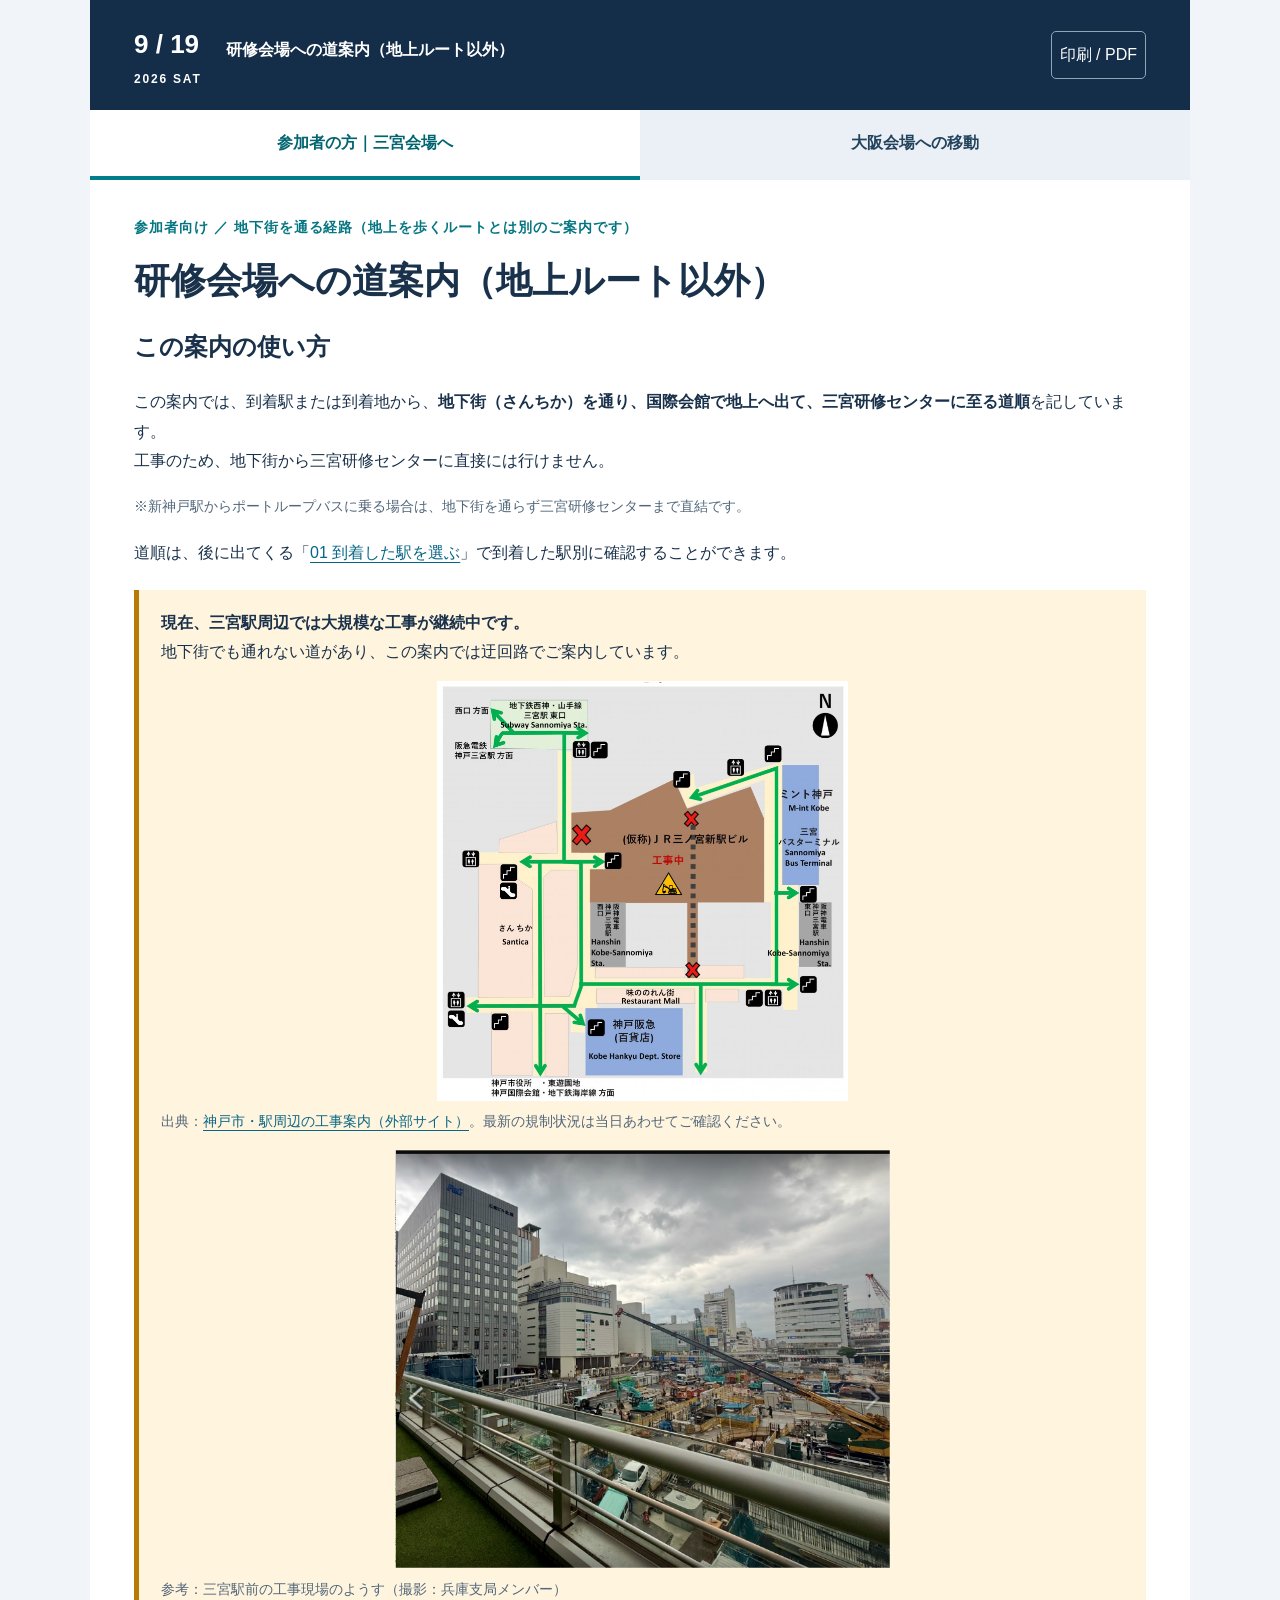
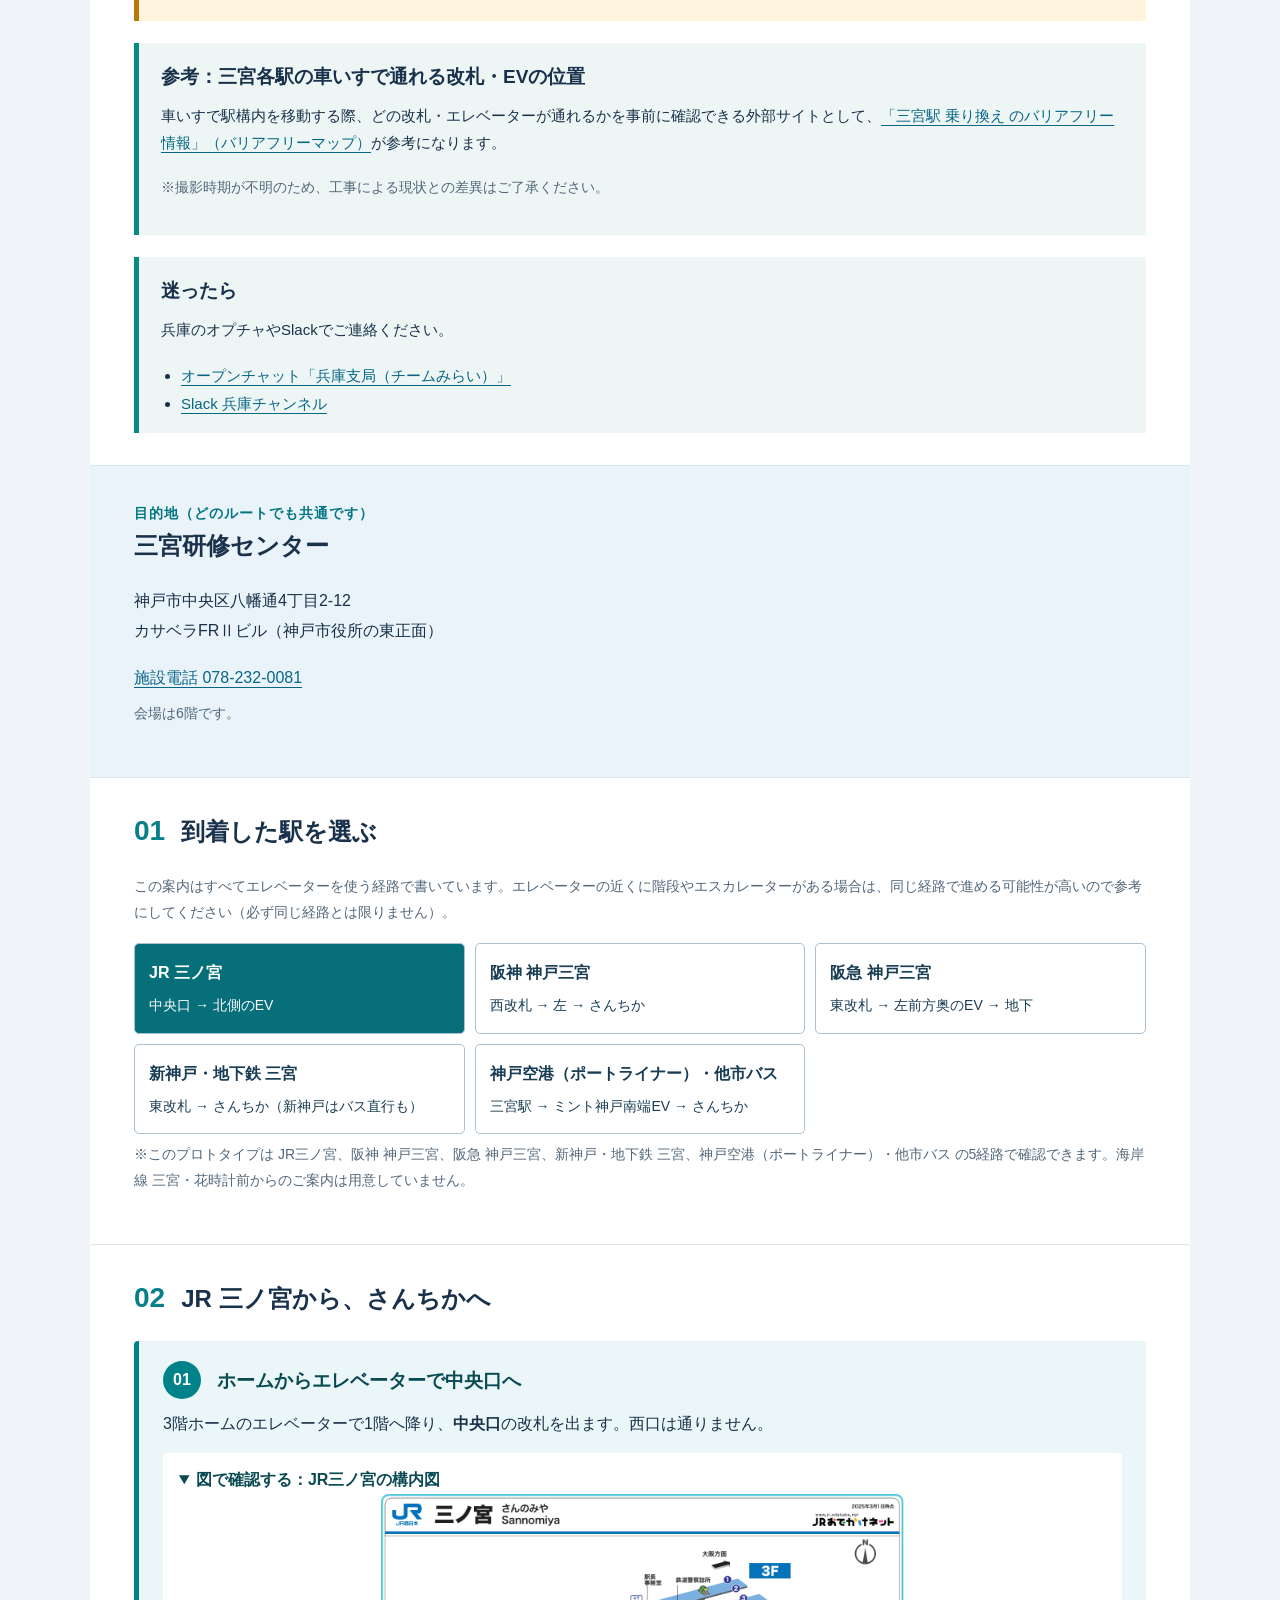
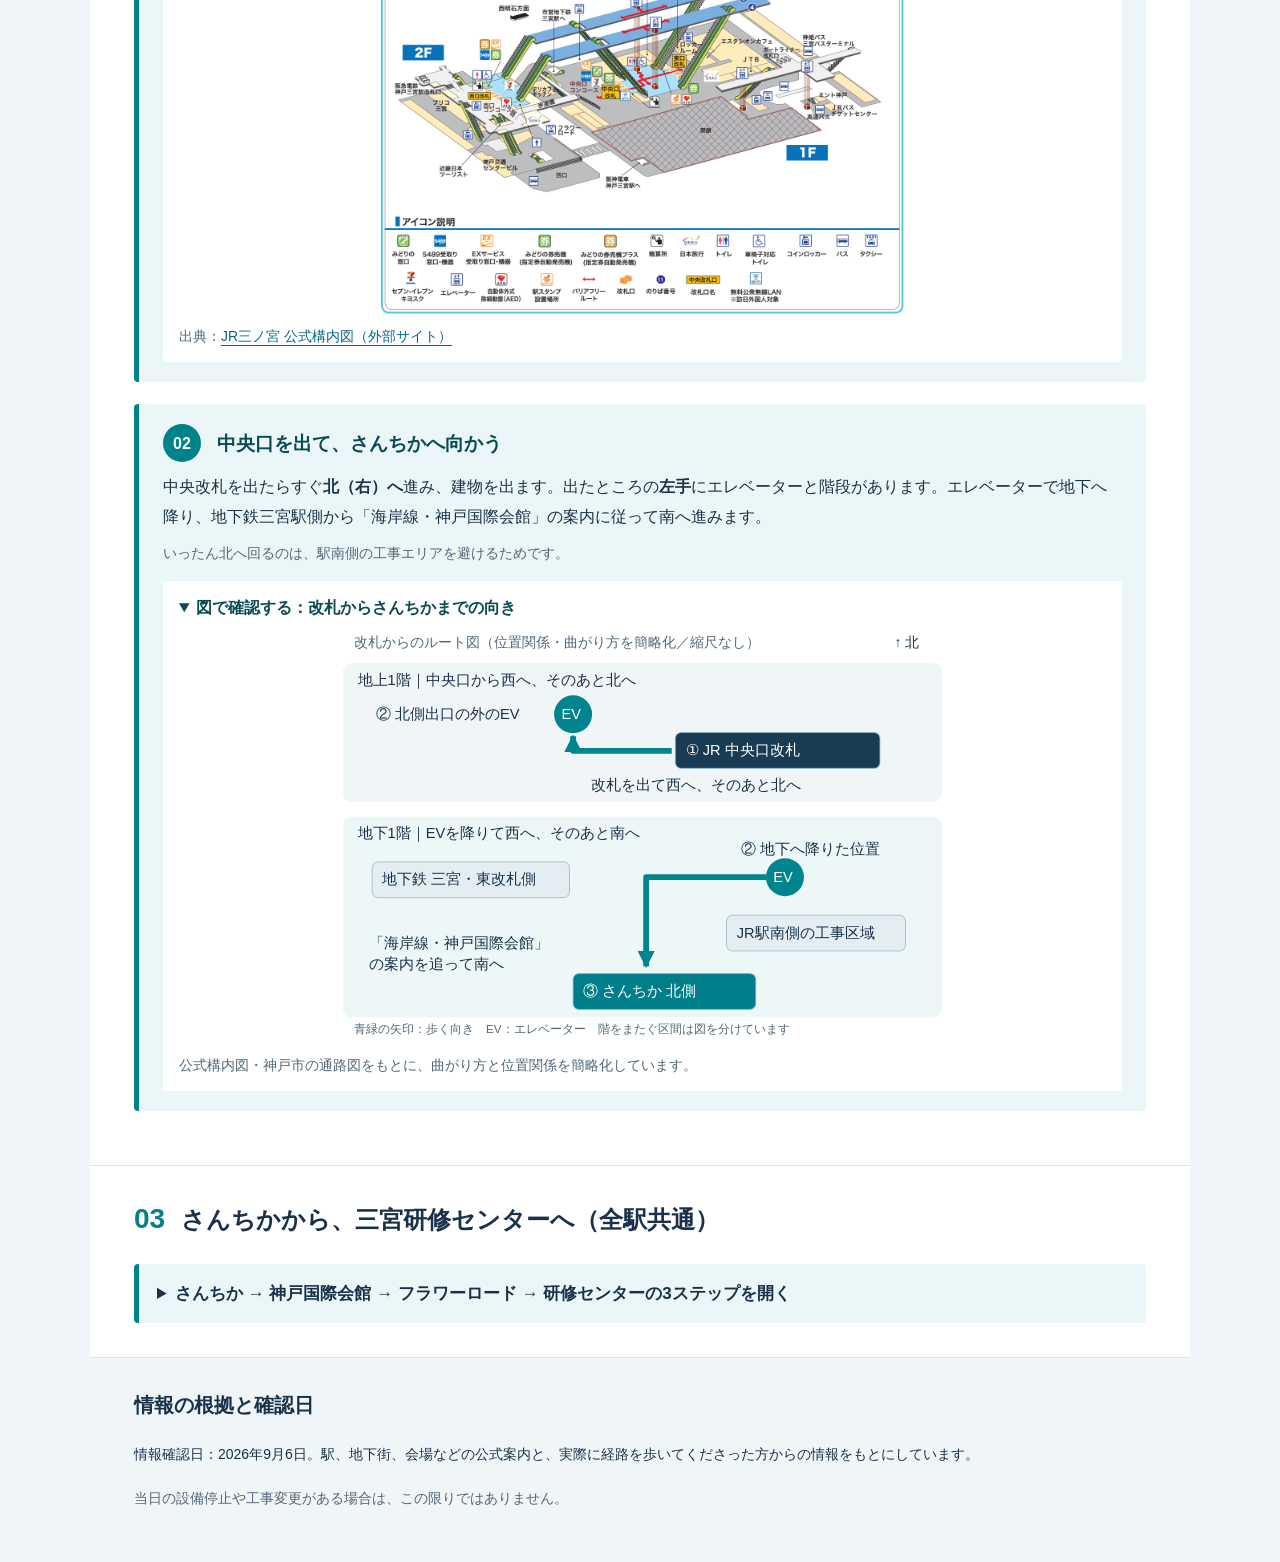
==== commit 9b72ccac: "地下ルートに柱を追加、共通項は折りたたみに" ====
--- a/chikagai-route/index.html
+++ b/chikagai-route/index.html
@@ -48,6 +48,17 @@
 
 details a img,details a svg,details>img,details>svg{width:100%;max-width:100%;max-height:420px;height:auto;object-fit:contain;display:block}
 details{padding:2px 0}
+
+/* 固定表示の柱（現在位置バー） */
+#location-bar{position:sticky;top:0;z-index:10;background:#0a4a52;color:white;padding:10px 44px;font-size:15px;font-weight:bold;display:none;box-shadow:0 2px 8px rgba(0,0,0,.15)}
+#location-bar.is-visible{display:block}
+#location-bar .prefix{font-size:12px;color:#9dd1d5;margin-right:10px;letter-spacing:.05em}
+@media(max-width:650px){
+  #location-bar{padding:8px 18px;font-size:14px}
+}
+
+/* スクリーンリーダー専用テキスト */
+.sr-only{position:absolute;width:1px;height:1px;padding:0;margin:-1px;overflow:hidden;clip:rect(0,0,0,0);white-space:nowrap;border:0}
 summary:focus-visible,a:focus-visible,button:focus-visible{outline:3px solid #b86d00;outline-offset:3px}
 @media(max-width:650px){
   header{padding:14px 18px;gap:12px}
@@ -77,6 +88,8 @@
 </nav>
 
 <div id="guide-participant" role="tabpanel" aria-labelledby="tab-participant" data-tab-panel="participant">
+
+<div id="location-bar" role="status" aria-live="polite" aria-label="現在の位置"><span class="prefix">現在の案内</span><span id="location-bar-text"></span></div>
 
 <section class="intro">
   <label>参加者向け ／ 地下街を通る経路（地上を歩くルートとは別のご案内です）</label>
@@ -133,7 +146,7 @@
   <p class="note">※このプロトタイプは JR三ノ宮、阪神 神戸三宮、阪急 神戸三宮、新神戸・地下鉄 三宮、神戸空港（ポートライナー）・他市バス の5経路で確認できます。海岸線 三宮・花時計前からのご案内は用意していません。</p>
 </section>
 
-<section aria-labelledby="section-station-route">
+<section aria-labelledby="section-station-route" data-location-section="station">
   <h2 id="section-station-route"><em>02</em><span data-station-name>阪神 神戸三宮</span>から、さんちかへ</h2>
 
   <!-- JR三ノ宮 -->
@@ -298,9 +311,11 @@
   </div>
 </section>
 
-<section>
+<section data-location-section="common">
   <h2><em>03</em>さんちかから、三宮研修センターへ（全駅共通）</h2>
-  <p class="note">ここから先はどの駅から来ても同じ道順です。</p>
+  <details>
+    <summary style="cursor:pointer;font-weight:bold;font-size:17px;padding:14px 18px;background:#eaf6f7;border-left:5px solid #00828b;border-radius:4px">さんちか → 神戸国際会館 → フラワーロード → 研修センターの3ステップを開く<span class="sr-only">（ここから先はどの駅から来ても同じ道順です。3つのステップを含みます）</span></summary>
+    <p class="note" style="margin-top:14px">ここから先はどの駅から来ても同じ道順です。</p>
 
   <ol class="journey">
 
@@ -341,6 +356,7 @@
     </li>
 
   </ol>
+  </details>
 </section>
 
 <footer style="padding:32px 44px;background:#f0f5f8">
@@ -460,6 +476,8 @@
       p.hidden = p.dataset.panel !== station;
     });
     nameEls.forEach(el => { el.textContent = stationNames[station] || ''; });
+    // 柱の表示中なら、テキストも更新
+    if (typeof updateLocationBarText === 'function' && currentSection) updateLocationBarText();
   }
   stButtons.forEach(b => b.addEventListener('click', () => showStation(b.dataset.station)));
   const initialStation = document.querySelector('.stations button[aria-pressed="true"][data-station]');
@@ -479,8 +497,58 @@
     });
     // タブ切替時はページ上部にスクロール
     window.scrollTo({ top: 0, behavior: 'auto' });
+    // 柱を非表示にリセット
+    hideLocationBar();
   }
   tabButtons.forEach(b => b.addEventListener('click', () => showTab(b.dataset.tab)));
+
+  // 現在位置バー（柱）の制御
+  const locationBar = document.getElementById('location-bar');
+  const locationText = document.getElementById('location-bar-text');
+  const sections = document.querySelectorAll('[data-location-section]');
+  let currentSection = null;
+  function updateLocationBarText(){
+    if (!currentSection) { hideLocationBar(); return; }
+    const type = currentSection.dataset.locationSection;
+    let text = '';
+    if (type === 'station') {
+      const stName = stationNames[document.querySelector('.stations button[aria-pressed="true"][data-station]')?.dataset.station] || '';
+      text = `${stName} → さんちか`;
+    } else if (type === 'common') {
+      text = 'さんちか → 三宮研修センター';
+    }
+    locationText.textContent = text;
+    locationBar.classList.add('is-visible');
+  }
+  function hideLocationBar(){
+    currentSection = null;
+    locationBar.classList.remove('is-visible');
+  }
+  if ('IntersectionObserver' in window && sections.length) {
+    const observer = new IntersectionObserver((entries) => {
+      // 見えているセクションのうち、いちばん上にあるものを採用
+      const visible = entries.filter(e => e.isIntersecting).map(e => e.target);
+      if (visible.length) {
+        // 見えているセクションの中で、一番上にあるものを取得
+        visible.sort((a, b) => a.getBoundingClientRect().top - b.getBoundingClientRect().top);
+        currentSection = visible[0];
+        updateLocationBarText();
+      } else {
+        // どのセクションも交差していない場合、直近まで見えていたものが上にスクロールされたか下にスクロールされたか判断
+        const anyBelow = Array.from(sections).some(s => s.getBoundingClientRect().top > window.innerHeight);
+        const anyAbove = Array.from(sections).some(s => s.getBoundingClientRect().bottom < 0);
+        if (anyAbove && !anyBelow) {
+          // 全てのセクションが上に流れた → 最後のセクション（共通）の位置
+          currentSection = sections[sections.length - 1];
+          updateLocationBarText();
+        } else if (anyBelow && !anyAbove) {
+          // まだセクションに入っていない → 非表示
+          hideLocationBar();
+        }
+      }
+    }, { rootMargin: '-80px 0px -50% 0px', threshold: 0 });
+    sections.forEach(s => observer.observe(s));
+  }
 })();
 </script>
 </body></html>
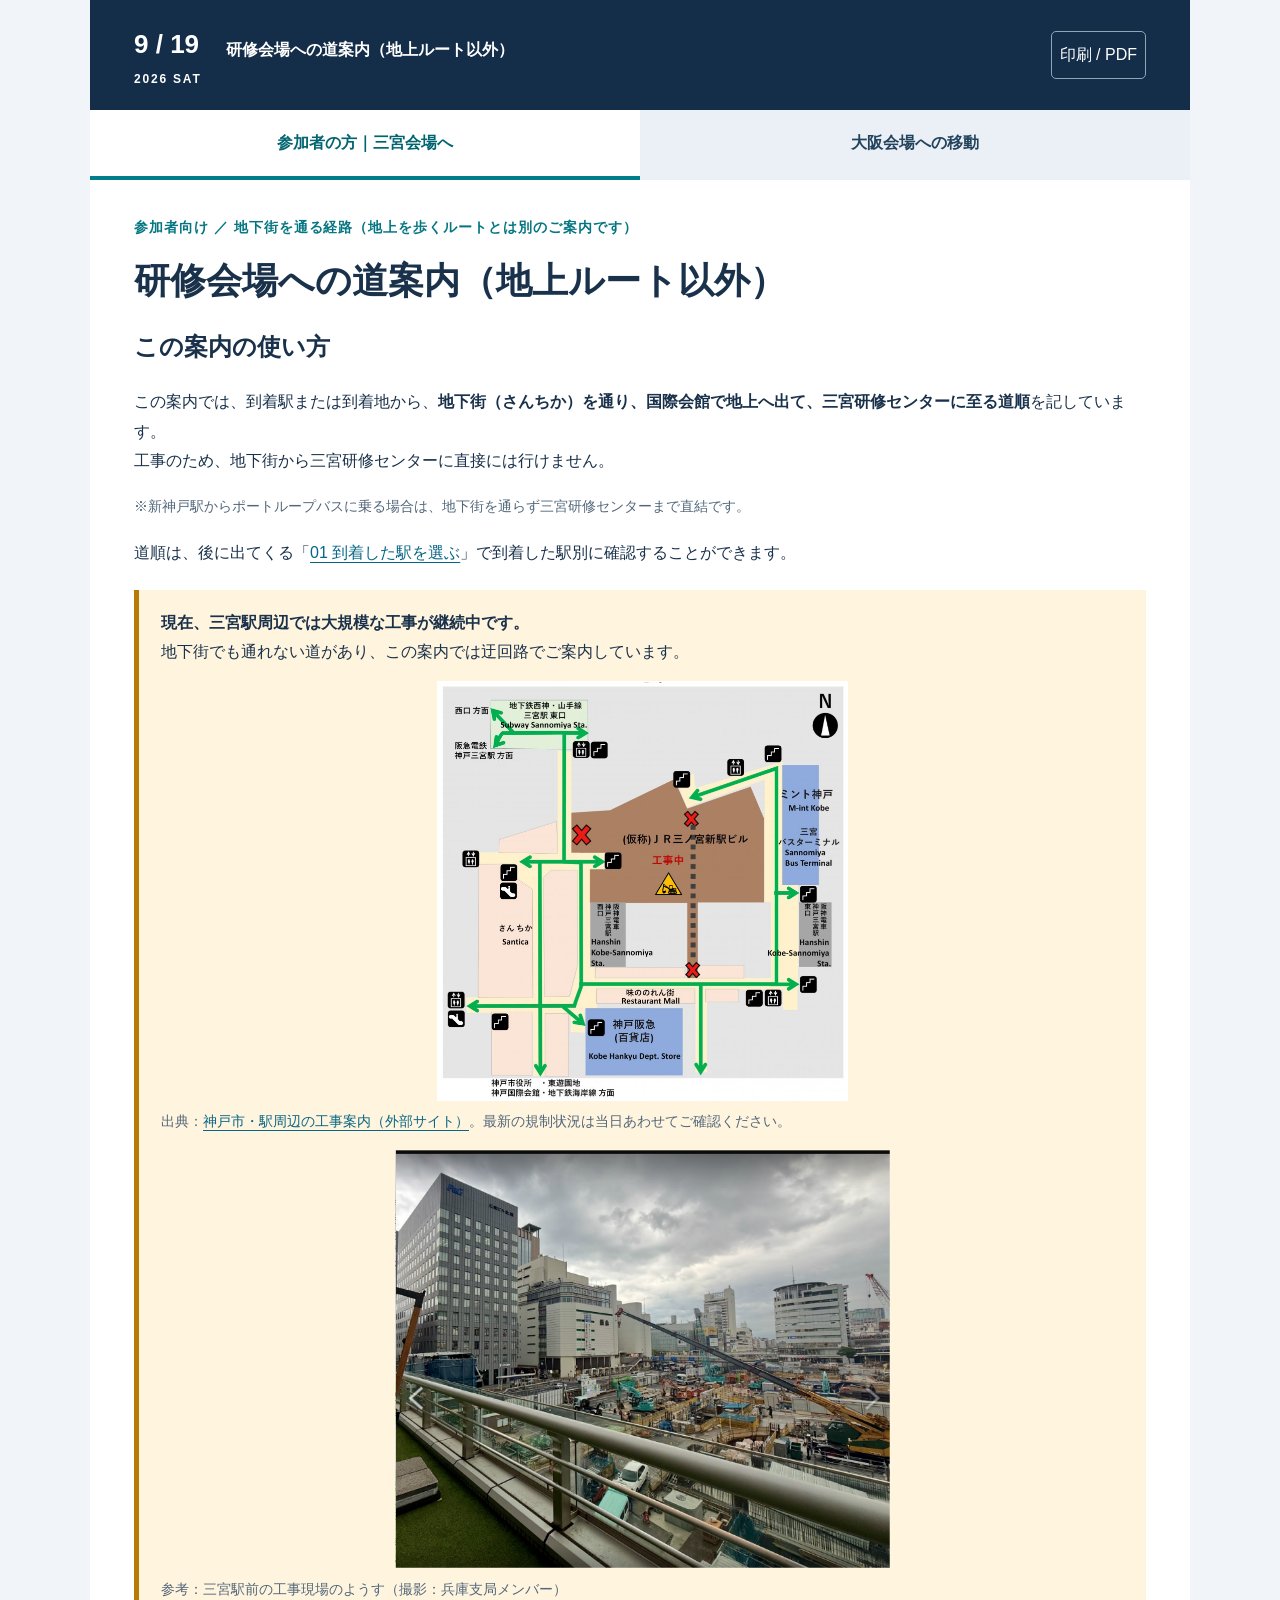
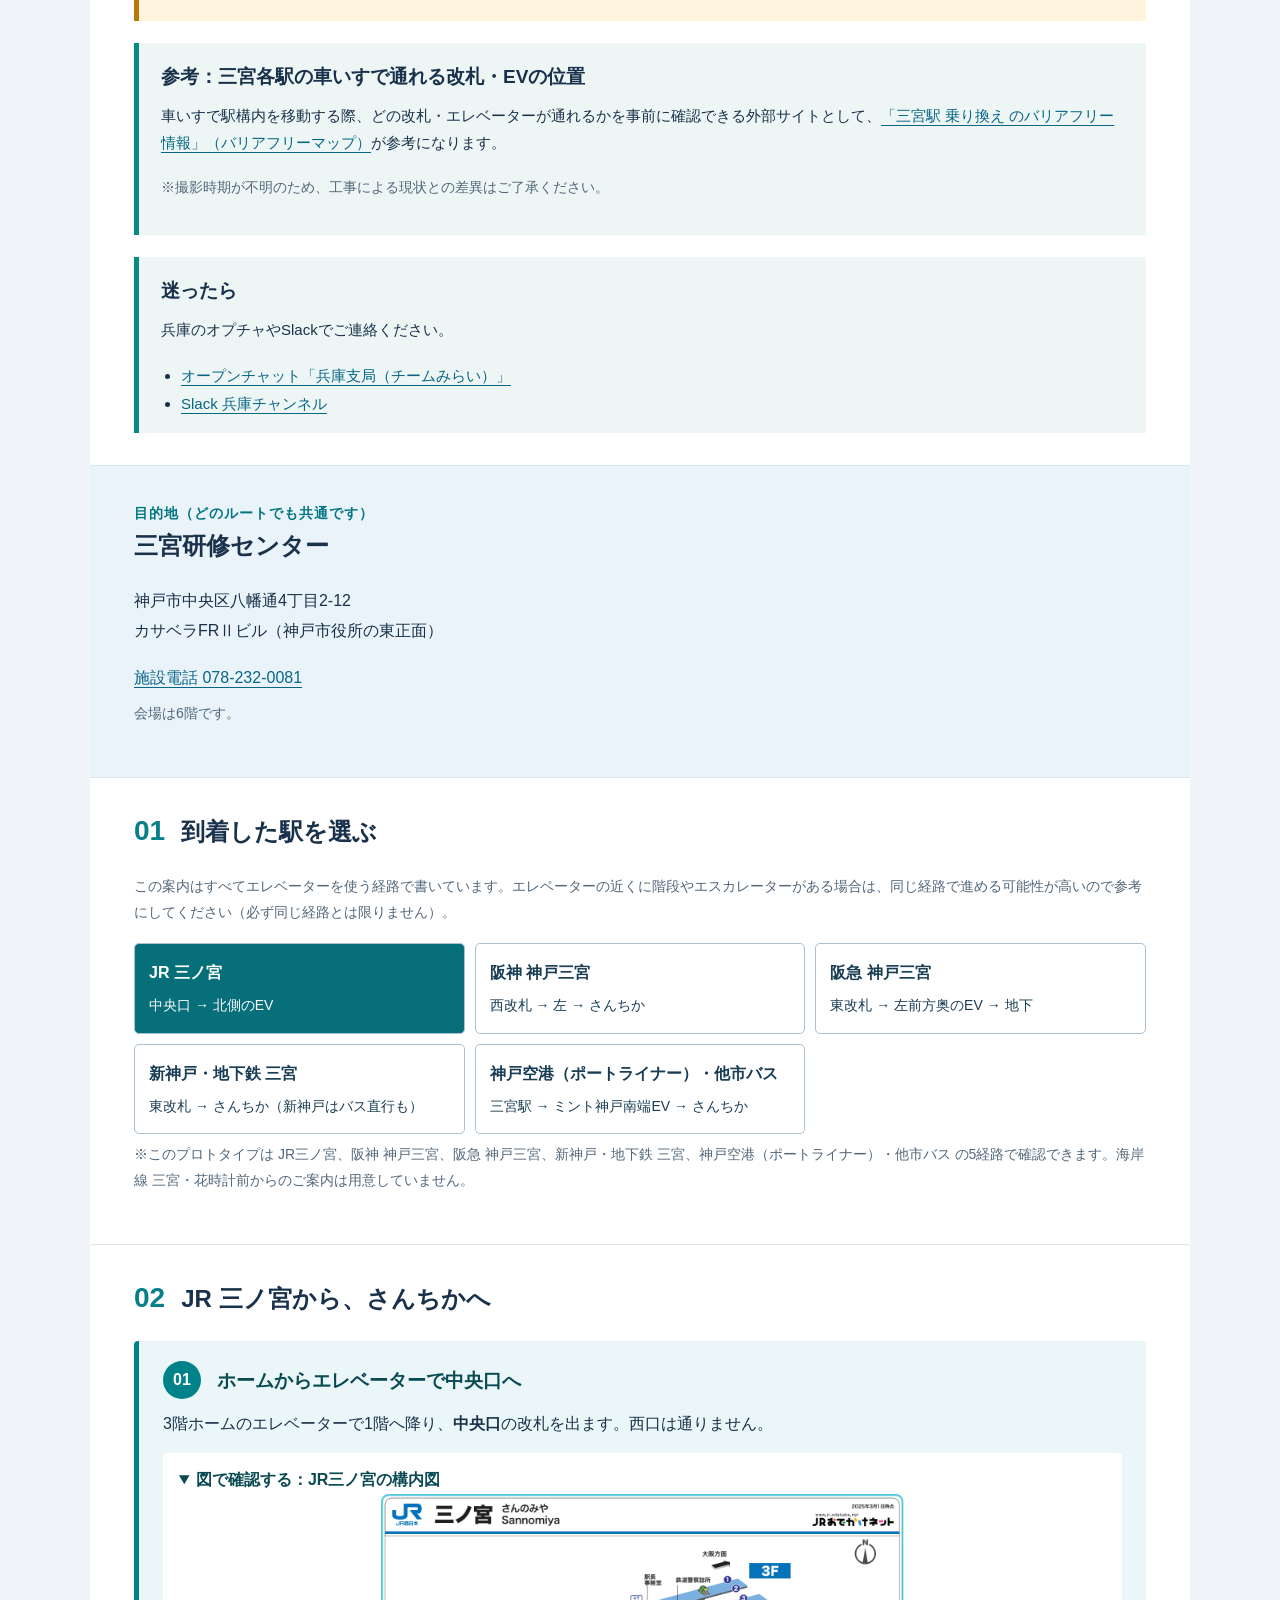
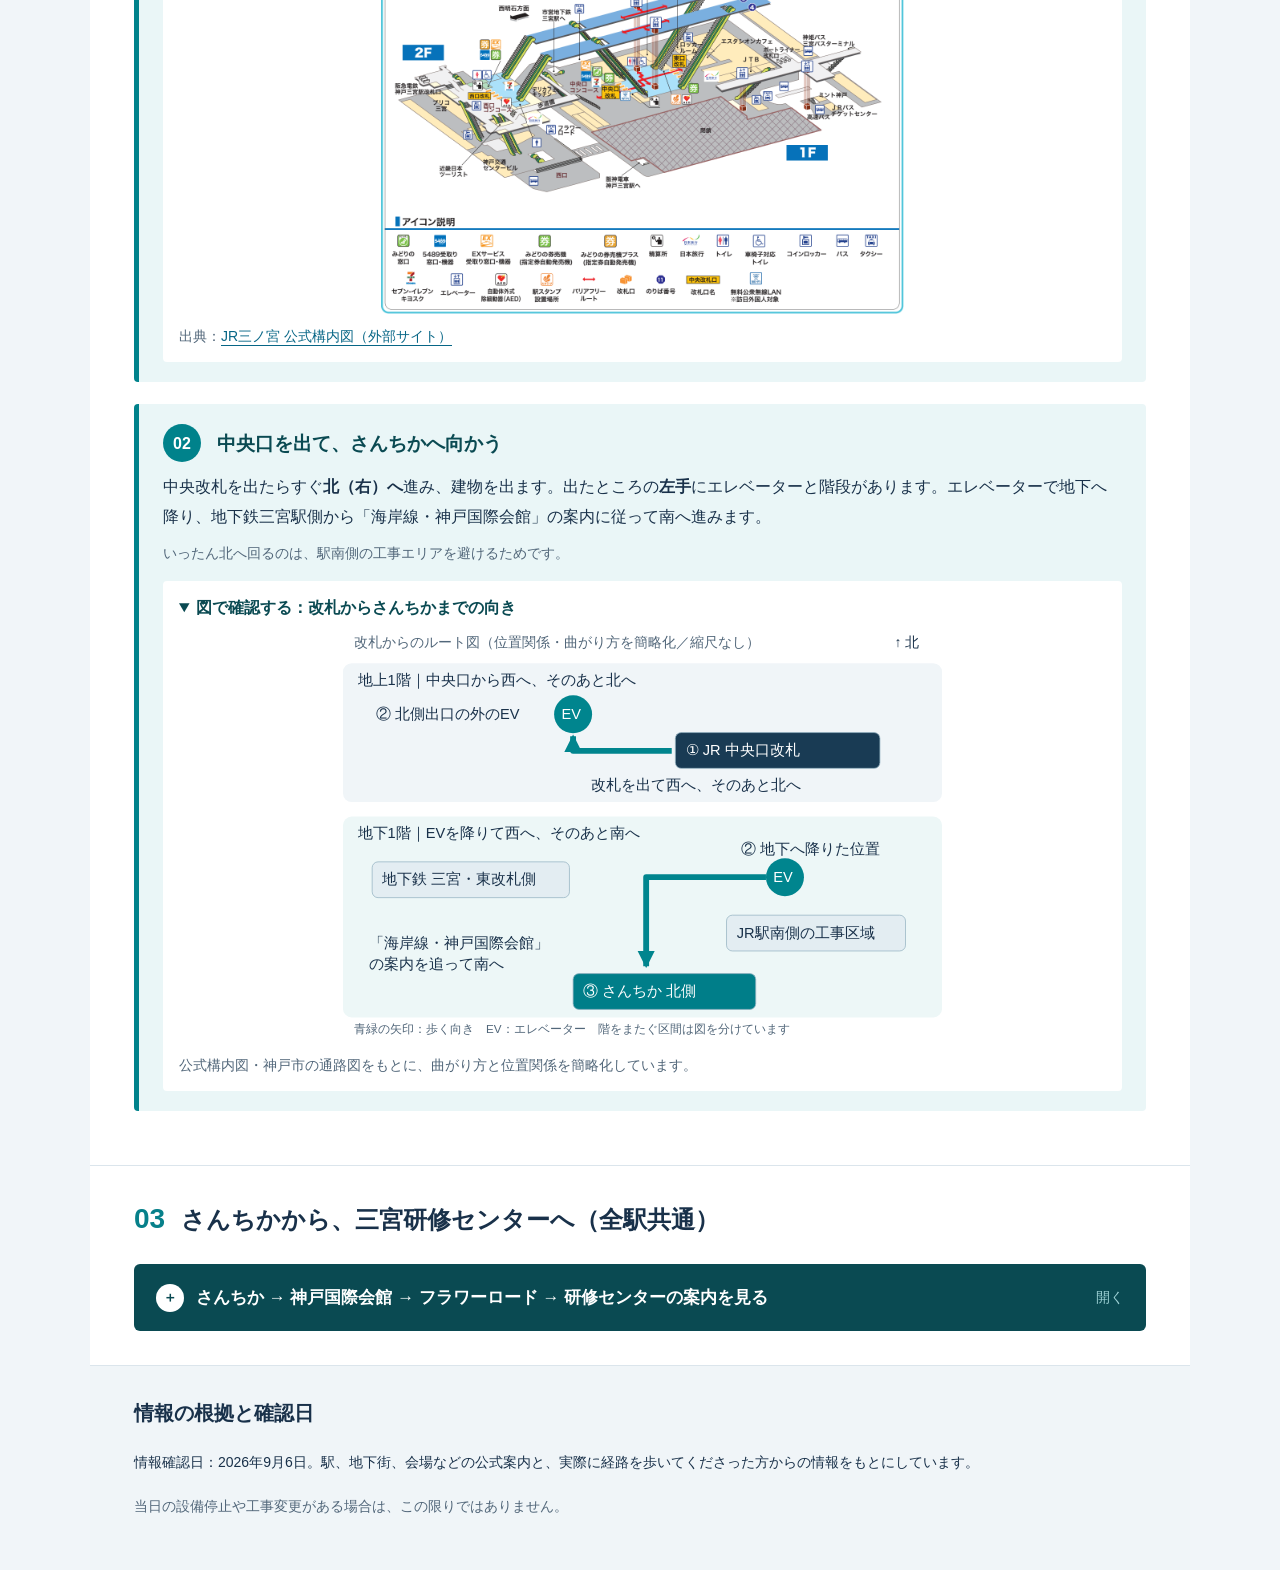
==== commit 6843fda3: "共通項をボタン化、柱を別案に" ====
--- a/chikagai-route/index.html
+++ b/chikagai-route/index.html
@@ -57,6 +57,21 @@
   #location-bar{padding:8px 18px;font-size:14px}
 }
 
+/* 共通セクション折りたたみのボタン風スタイル */
+.disclosure-button{cursor:pointer;font-weight:bold;font-size:17px;padding:18px 22px;background:#0a4a52;color:white;border-radius:6px;list-style:none;display:flex;align-items:center;gap:12px;transition:background .2s}
+.disclosure-button::-webkit-details-marker{display:none}
+.disclosure-button::marker{content:''}
+.disclosure-button:hover{background:#0d5c66}
+.disclosure-button .icon{display:inline-flex;align-items:center;justify-content:center;width:28px;height:28px;background:white;color:#0a4a52;border-radius:50%;font-size:14px;flex:none;transition:transform .2s}
+details[open] .disclosure-button .icon{transform:rotate(45deg)}
+.disclosure-button .action{margin-left:auto;font-size:14px;font-weight:normal;color:#9dd1d5}
+details[open] .disclosure-button .action::before{content:'閉じる'}
+details:not([open]) .disclosure-button .action::before{content:'開く'}
+@media(max-width:650px){
+  .disclosure-button{font-size:15px;padding:14px 16px;gap:10px}
+  .disclosure-button .action{font-size:13px}
+}
+
 /* スクリーンリーダー専用テキスト */
 .sr-only{position:absolute;width:1px;height:1px;padding:0;margin:-1px;overflow:hidden;clip:rect(0,0,0,0);white-space:nowrap;border:0}
 summary:focus-visible,a:focus-visible,button:focus-visible{outline:3px solid #b86d00;outline-offset:3px}
@@ -314,7 +329,12 @@
 <section data-location-section="common">
   <h2><em>03</em>さんちかから、三宮研修センターへ（全駅共通）</h2>
   <details>
-    <summary style="cursor:pointer;font-weight:bold;font-size:17px;padding:14px 18px;background:#eaf6f7;border-left:5px solid #00828b;border-radius:4px">さんちか → 神戸国際会館 → フラワーロード → 研修センターの3ステップを開く<span class="sr-only">（ここから先はどの駅から来ても同じ道順です。3つのステップを含みます）</span></summary>
+    <summary class="disclosure-button">
+      <span class="icon" aria-hidden="true">＋</span>
+      <span>さんちか → 神戸国際会館 → フラワーロード → 研修センターの案内を見る</span>
+      <span class="action"></span>
+      <span class="sr-only">（ここから先はどの駅から来ても同じ道順です。3つのステップを含みます）</span>
+    </summary>
     <p class="note" style="margin-top:14px">ここから先はどの駅から来ても同じ道順です。</p>
 
   <ol class="journey">
@@ -524,31 +544,48 @@
     currentSection = null;
     locationBar.classList.remove('is-visible');
   }
-  if ('IntersectionObserver' in window && sections.length) {
-    const observer = new IntersectionObserver((entries) => {
-      // 見えているセクションのうち、いちばん上にあるものを採用
-      const visible = entries.filter(e => e.isIntersecting).map(e => e.target);
-      if (visible.length) {
-        // 見えているセクションの中で、一番上にあるものを取得
-        visible.sort((a, b) => a.getBoundingClientRect().top - b.getBoundingClientRect().top);
-        currentSection = visible[0];
+  function updateLocationBarByScroll(){
+    // 参加者タブが非表示なら柱も非表示
+    const participantPanel = document.querySelector('[data-tab-panel="participant"]');
+    if (!participantPanel || participantPanel.hidden) { hideLocationBar(); return; }
+    // 画面の上端から一定の位置（判定ライン）を基準に、その位置を含むセクションを探す
+    const referenceY = 100; // 画面上端から100px下の位置
+    let found = null;
+    sections.forEach(s => {
+      const rect = s.getBoundingClientRect();
+      if (rect.top <= referenceY && rect.bottom > referenceY) {
+        found = s;
+      }
+    });
+    if (found) {
+      currentSection = found;
+      updateLocationBarText();
+    } else {
+      // 判定ラインより下にセクションがある = まだ入っていない
+      // 判定ラインより上にセクションがある = 通り過ぎた
+      const anyBelow = Array.from(sections).some(s => s.getBoundingClientRect().top > referenceY);
+      const anyAbove = Array.from(sections).some(s => s.getBoundingClientRect().bottom <= referenceY);
+      if (anyAbove && !anyBelow) {
+        // 全て通り過ぎた場合、最後のセクションを表示
+        currentSection = sections[sections.length - 1];
         updateLocationBarText();
       } else {
-        // どのセクションも交差していない場合、直近まで見えていたものが上にスクロールされたか下にスクロールされたか判断
-        const anyBelow = Array.from(sections).some(s => s.getBoundingClientRect().top > window.innerHeight);
-        const anyAbove = Array.from(sections).some(s => s.getBoundingClientRect().bottom < 0);
-        if (anyAbove && !anyBelow) {
-          // 全てのセクションが上に流れた → 最後のセクション（共通）の位置
-          currentSection = sections[sections.length - 1];
-          updateLocationBarText();
-        } else if (anyBelow && !anyAbove) {
-          // まだセクションに入っていない → 非表示
-          hideLocationBar();
-        }
+        hideLocationBar();
       }
-    }, { rootMargin: '-80px 0px -50% 0px', threshold: 0 });
-    sections.forEach(s => observer.observe(s));
+    }
   }
+  let scrollTicking = false;
+  window.addEventListener('scroll', () => {
+    if (!scrollTicking) {
+      requestAnimationFrame(() => {
+        updateLocationBarByScroll();
+        scrollTicking = false;
+      });
+      scrollTicking = true;
+    }
+  }, { passive: true });
+  // 初回チェック
+  updateLocationBarByScroll();
 })();
 </script>
 </body></html>
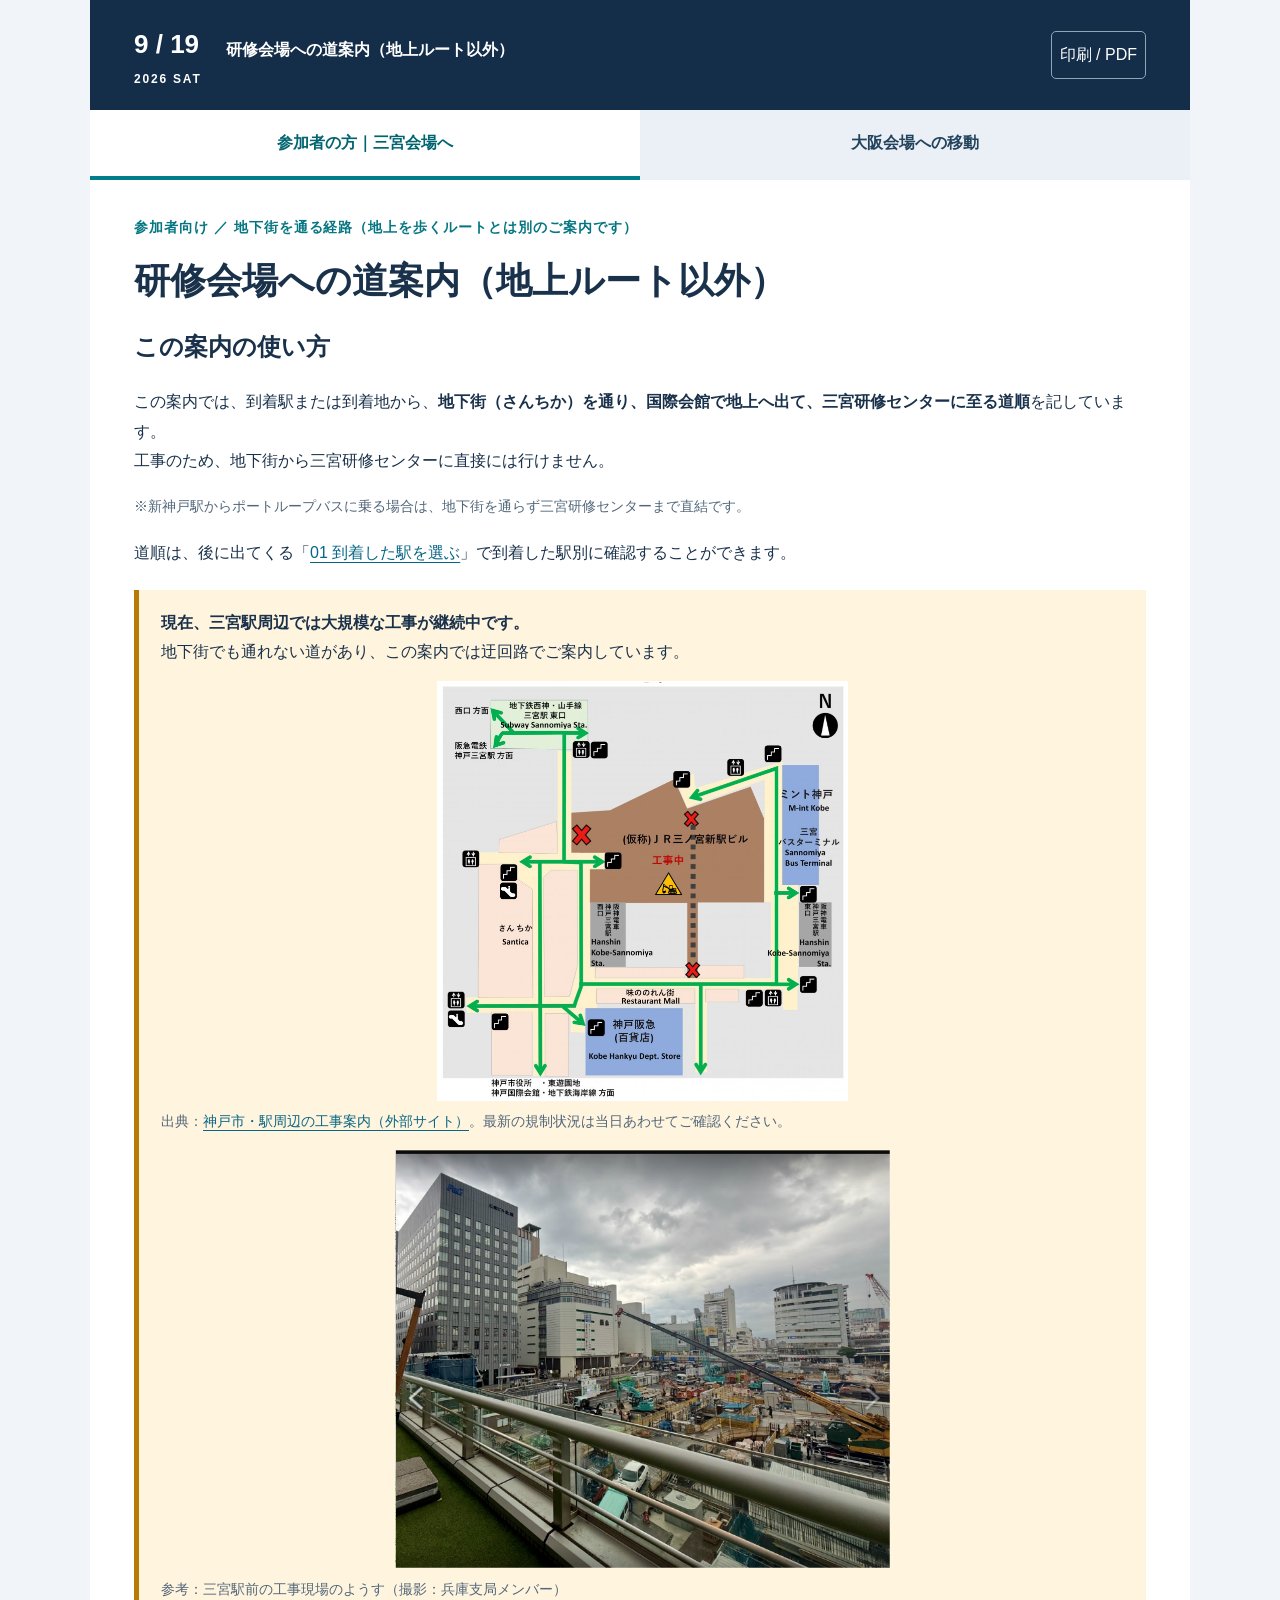
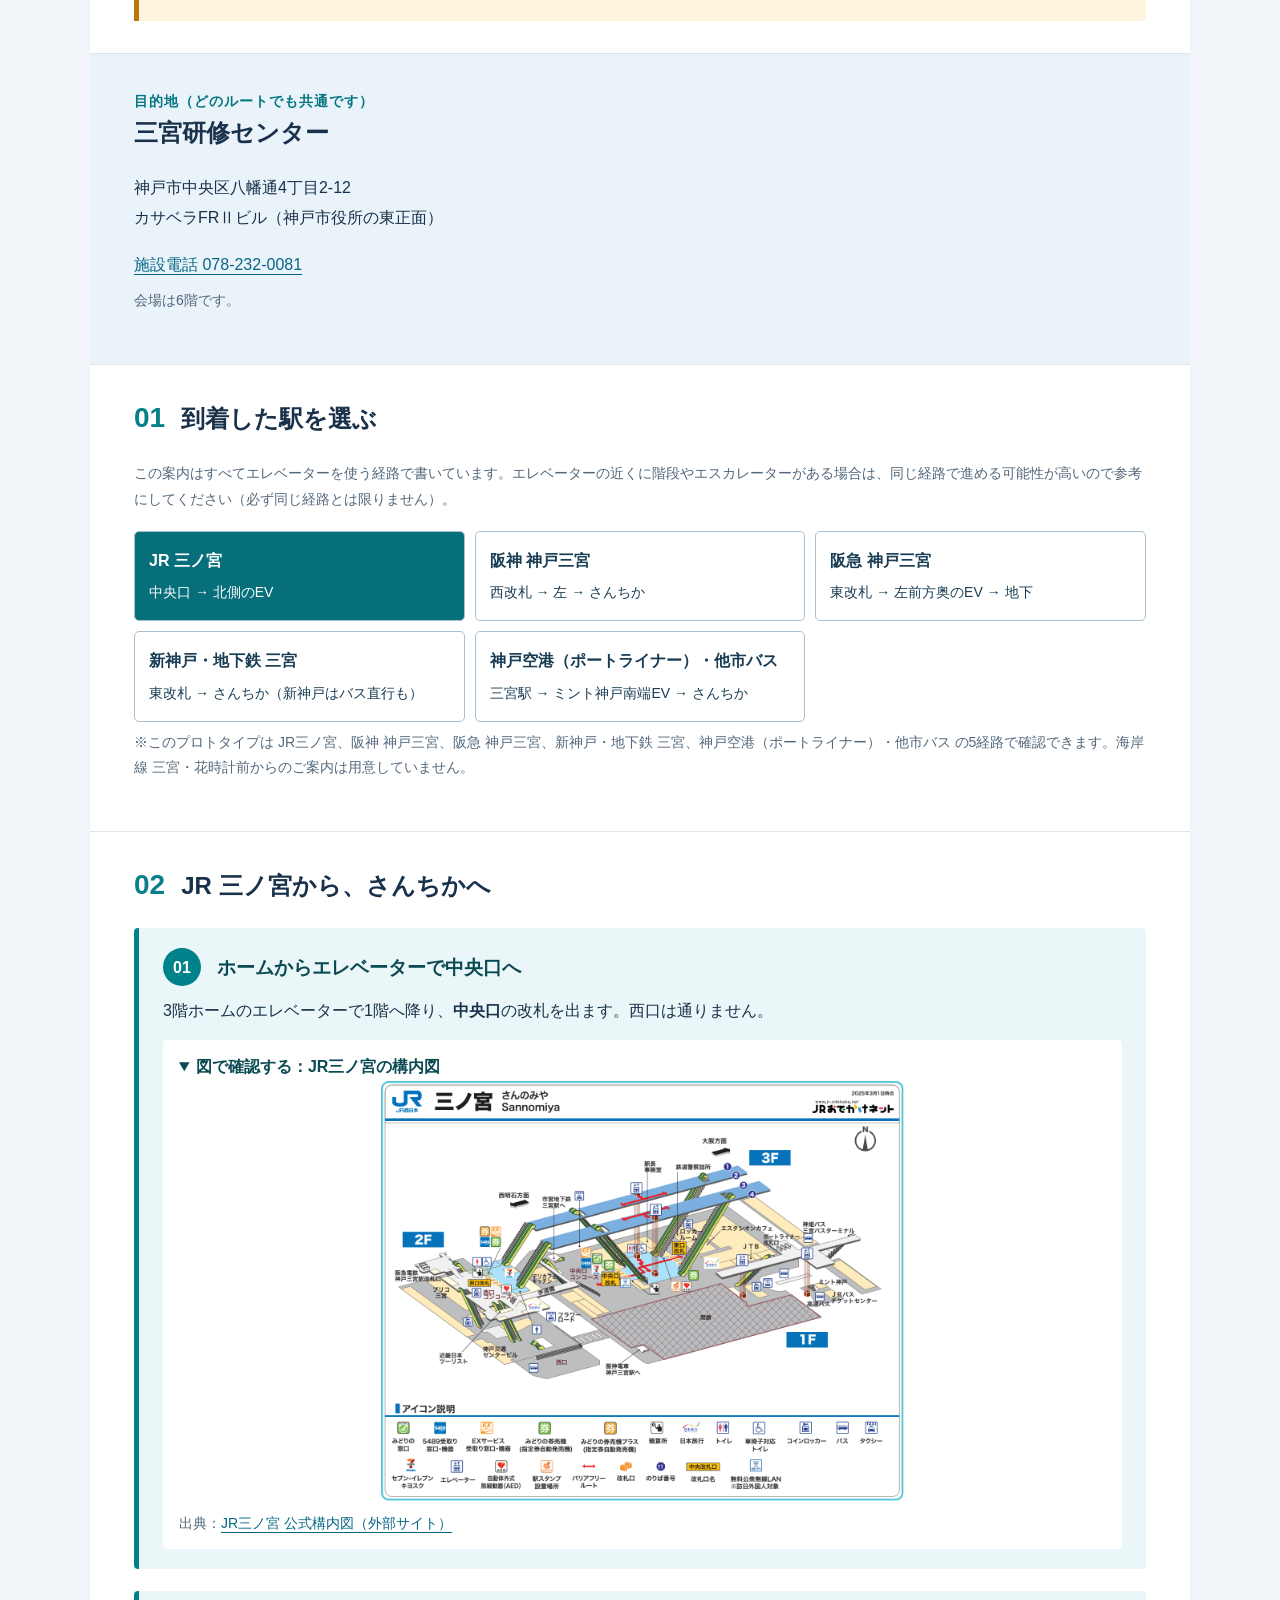
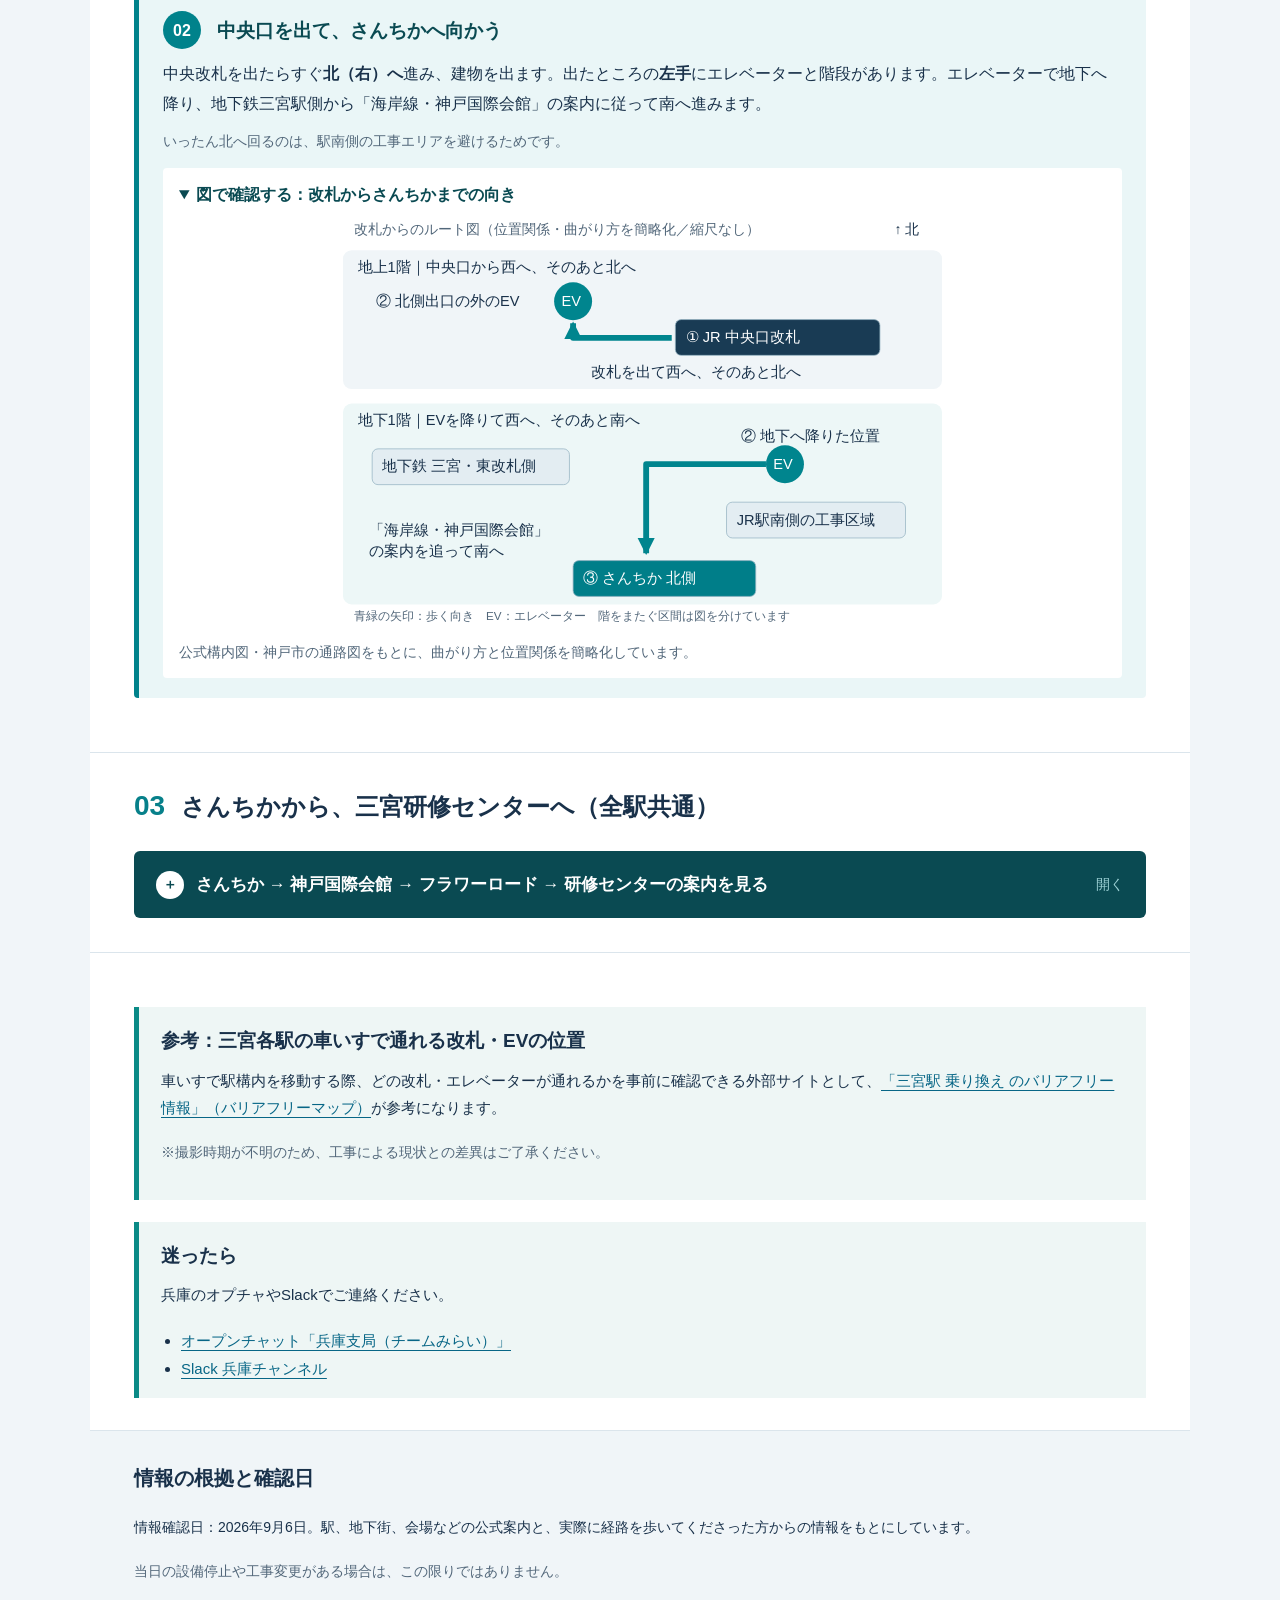
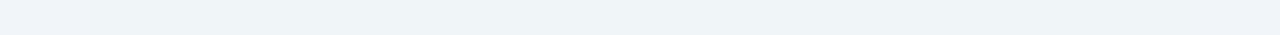
==== commit a5789169: "カード順変更、柱部分削除" ====
--- a/chikagai-route/index.html
+++ b/chikagai-route/index.html
@@ -49,14 +49,6 @@
 details a img,details a svg,details>img,details>svg{width:100%;max-width:100%;max-height:420px;height:auto;object-fit:contain;display:block}
 details{padding:2px 0}
 
-/* 固定表示の柱（現在位置バー） */
-#location-bar{position:sticky;top:0;z-index:10;background:#0a4a52;color:white;padding:10px 44px;font-size:15px;font-weight:bold;display:none;box-shadow:0 2px 8px rgba(0,0,0,.15)}
-#location-bar.is-visible{display:block}
-#location-bar .prefix{font-size:12px;color:#9dd1d5;margin-right:10px;letter-spacing:.05em}
-@media(max-width:650px){
-  #location-bar{padding:8px 18px;font-size:14px}
-}
-
 /* 共通セクション折りたたみのボタン風スタイル */
 .disclosure-button{cursor:pointer;font-weight:bold;font-size:17px;padding:18px 22px;background:#0a4a52;color:white;border-radius:6px;list-style:none;display:flex;align-items:center;gap:12px;transition:background .2s}
 .disclosure-button::-webkit-details-marker{display:none}
@@ -103,8 +95,6 @@
 </nav>
 
 <div id="guide-participant" role="tabpanel" aria-labelledby="tab-participant" data-tab-panel="participant">
-
-<div id="location-bar" role="status" aria-live="polite" aria-label="現在の位置"><span class="prefix">現在の案内</span><span id="location-bar-text"></span></div>
 
 <section class="intro">
   <label>参加者向け ／ 地下街を通る経路（地上を歩くルートとは別のご案内です）</label>
@@ -125,19 +115,6 @@
       <figcaption>参考：三宮駅前の工事現場のようす（撮影：兵庫支局メンバー）</figcaption>
     </figure>
   </aside>
-  <div class="tips">
-    <h3>参考：三宮各駅の車いすで通れる改札・EVの位置</h3>
-    <p>車いすで駅構内を移動する際、どの改札・エレベーターが通れるかを事前に確認できる外部サイトとして、<a href="https://barrier-free-map.com/6549.php">「三宮駅 乗り換え のバリアフリー情報」（バリアフリーマップ）</a>が参考になります。</p>
-    <p class="note">※撮影時期が不明のため、工事による現状との差異はご了承ください。</p>
-  </div>
-  <div class="tips">
-    <h3>迷ったら</h3>
-    <p>兵庫のオプチャやSlackでご連絡ください。</p>
-    <ul>
-      <li><a href="https://line.me/ti/g2/gknKp1Lhf251DXhxMSpNH-mfsu90caIgdSnn1g?utm_source=invitation&utm_medium=link_copy&utm_campaign=default">オープンチャット「兵庫支局（チームみらい）」</a></li>
-      <li><a href="https://team-mirai-volunteer.slack.com/archives/C091S21PNJF">Slack 兵庫チャンネル</a></li>
-    </ul>
-  </div>
 </section>
 
 <section class="address">
@@ -161,7 +138,7 @@
   <p class="note">※このプロトタイプは JR三ノ宮、阪神 神戸三宮、阪急 神戸三宮、新神戸・地下鉄 三宮、神戸空港（ポートライナー）・他市バス の5経路で確認できます。海岸線 三宮・花時計前からのご案内は用意していません。</p>
 </section>
 
-<section aria-labelledby="section-station-route" data-location-section="station">
+<section aria-labelledby="section-station-route">
   <h2 id="section-station-route"><em>02</em><span data-station-name>阪神 神戸三宮</span>から、さんちかへ</h2>
 
   <!-- JR三ノ宮 -->
@@ -326,7 +303,7 @@
   </div>
 </section>
 
-<section data-location-section="common">
+<section>
   <h2><em>03</em>さんちかから、三宮研修センターへ（全駅共通）</h2>
   <details>
     <summary class="disclosure-button">
@@ -377,6 +354,22 @@
 
   </ol>
   </details>
+</section>
+
+<section>
+  <div class="tips">
+    <h3>参考：三宮各駅の車いすで通れる改札・EVの位置</h3>
+    <p>車いすで駅構内を移動する際、どの改札・エレベーターが通れるかを事前に確認できる外部サイトとして、<a href="https://barrier-free-map.com/6549.php">「三宮駅 乗り換え のバリアフリー情報」（バリアフリーマップ）</a>が参考になります。</p>
+    <p class="note">※撮影時期が不明のため、工事による現状との差異はご了承ください。</p>
+  </div>
+  <div class="tips">
+    <h3>迷ったら</h3>
+    <p>兵庫のオプチャやSlackでご連絡ください。</p>
+    <ul>
+      <li><a href="https://line.me/ti/g2/gknKp1Lhf251DXhxMSpNH-mfsu90caIgdSnn1g?utm_source=invitation&utm_medium=link_copy&utm_campaign=default">オープンチャット「兵庫支局（チームみらい）」</a></li>
+      <li><a href="https://team-mirai-volunteer.slack.com/archives/C091S21PNJF">Slack 兵庫チャンネル</a></li>
+    </ul>
+  </div>
 </section>
 
 <footer style="padding:32px 44px;background:#f0f5f8">
@@ -496,8 +489,6 @@
       p.hidden = p.dataset.panel !== station;
     });
     nameEls.forEach(el => { el.textContent = stationNames[station] || ''; });
-    // 柱の表示中なら、テキストも更新
-    if (typeof updateLocationBarText === 'function' && currentSection) updateLocationBarText();
   }
   stButtons.forEach(b => b.addEventListener('click', () => showStation(b.dataset.station)));
   const initialStation = document.querySelector('.stations button[aria-pressed="true"][data-station]');
@@ -517,75 +508,8 @@
     });
     // タブ切替時はページ上部にスクロール
     window.scrollTo({ top: 0, behavior: 'auto' });
-    // 柱を非表示にリセット
-    hideLocationBar();
   }
   tabButtons.forEach(b => b.addEventListener('click', () => showTab(b.dataset.tab)));
-
-  // 現在位置バー（柱）の制御
-  const locationBar = document.getElementById('location-bar');
-  const locationText = document.getElementById('location-bar-text');
-  const sections = document.querySelectorAll('[data-location-section]');
-  let currentSection = null;
-  function updateLocationBarText(){
-    if (!currentSection) { hideLocationBar(); return; }
-    const type = currentSection.dataset.locationSection;
-    let text = '';
-    if (type === 'station') {
-      const stName = stationNames[document.querySelector('.stations button[aria-pressed="true"][data-station]')?.dataset.station] || '';
-      text = `${stName} → さんちか`;
-    } else if (type === 'common') {
-      text = 'さんちか → 三宮研修センター';
-    }
-    locationText.textContent = text;
-    locationBar.classList.add('is-visible');
-  }
-  function hideLocationBar(){
-    currentSection = null;
-    locationBar.classList.remove('is-visible');
-  }
-  function updateLocationBarByScroll(){
-    // 参加者タブが非表示なら柱も非表示
-    const participantPanel = document.querySelector('[data-tab-panel="participant"]');
-    if (!participantPanel || participantPanel.hidden) { hideLocationBar(); return; }
-    // 画面の上端から一定の位置（判定ライン）を基準に、その位置を含むセクションを探す
-    const referenceY = 100; // 画面上端から100px下の位置
-    let found = null;
-    sections.forEach(s => {
-      const rect = s.getBoundingClientRect();
-      if (rect.top <= referenceY && rect.bottom > referenceY) {
-        found = s;
-      }
-    });
-    if (found) {
-      currentSection = found;
-      updateLocationBarText();
-    } else {
-      // 判定ラインより下にセクションがある = まだ入っていない
-      // 判定ラインより上にセクションがある = 通り過ぎた
-      const anyBelow = Array.from(sections).some(s => s.getBoundingClientRect().top > referenceY);
-      const anyAbove = Array.from(sections).some(s => s.getBoundingClientRect().bottom <= referenceY);
-      if (anyAbove && !anyBelow) {
-        // 全て通り過ぎた場合、最後のセクションを表示
-        currentSection = sections[sections.length - 1];
-        updateLocationBarText();
-      } else {
-        hideLocationBar();
-      }
-    }
-  }
-  let scrollTicking = false;
-  window.addEventListener('scroll', () => {
-    if (!scrollTicking) {
-      requestAnimationFrame(() => {
-        updateLocationBarByScroll();
-        scrollTicking = false;
-      });
-      scrollTicking = true;
-    }
-  }, { passive: true });
-  // 初回チェック
-  updateLocationBarByScroll();
 })();
 </script>
 </body></html>
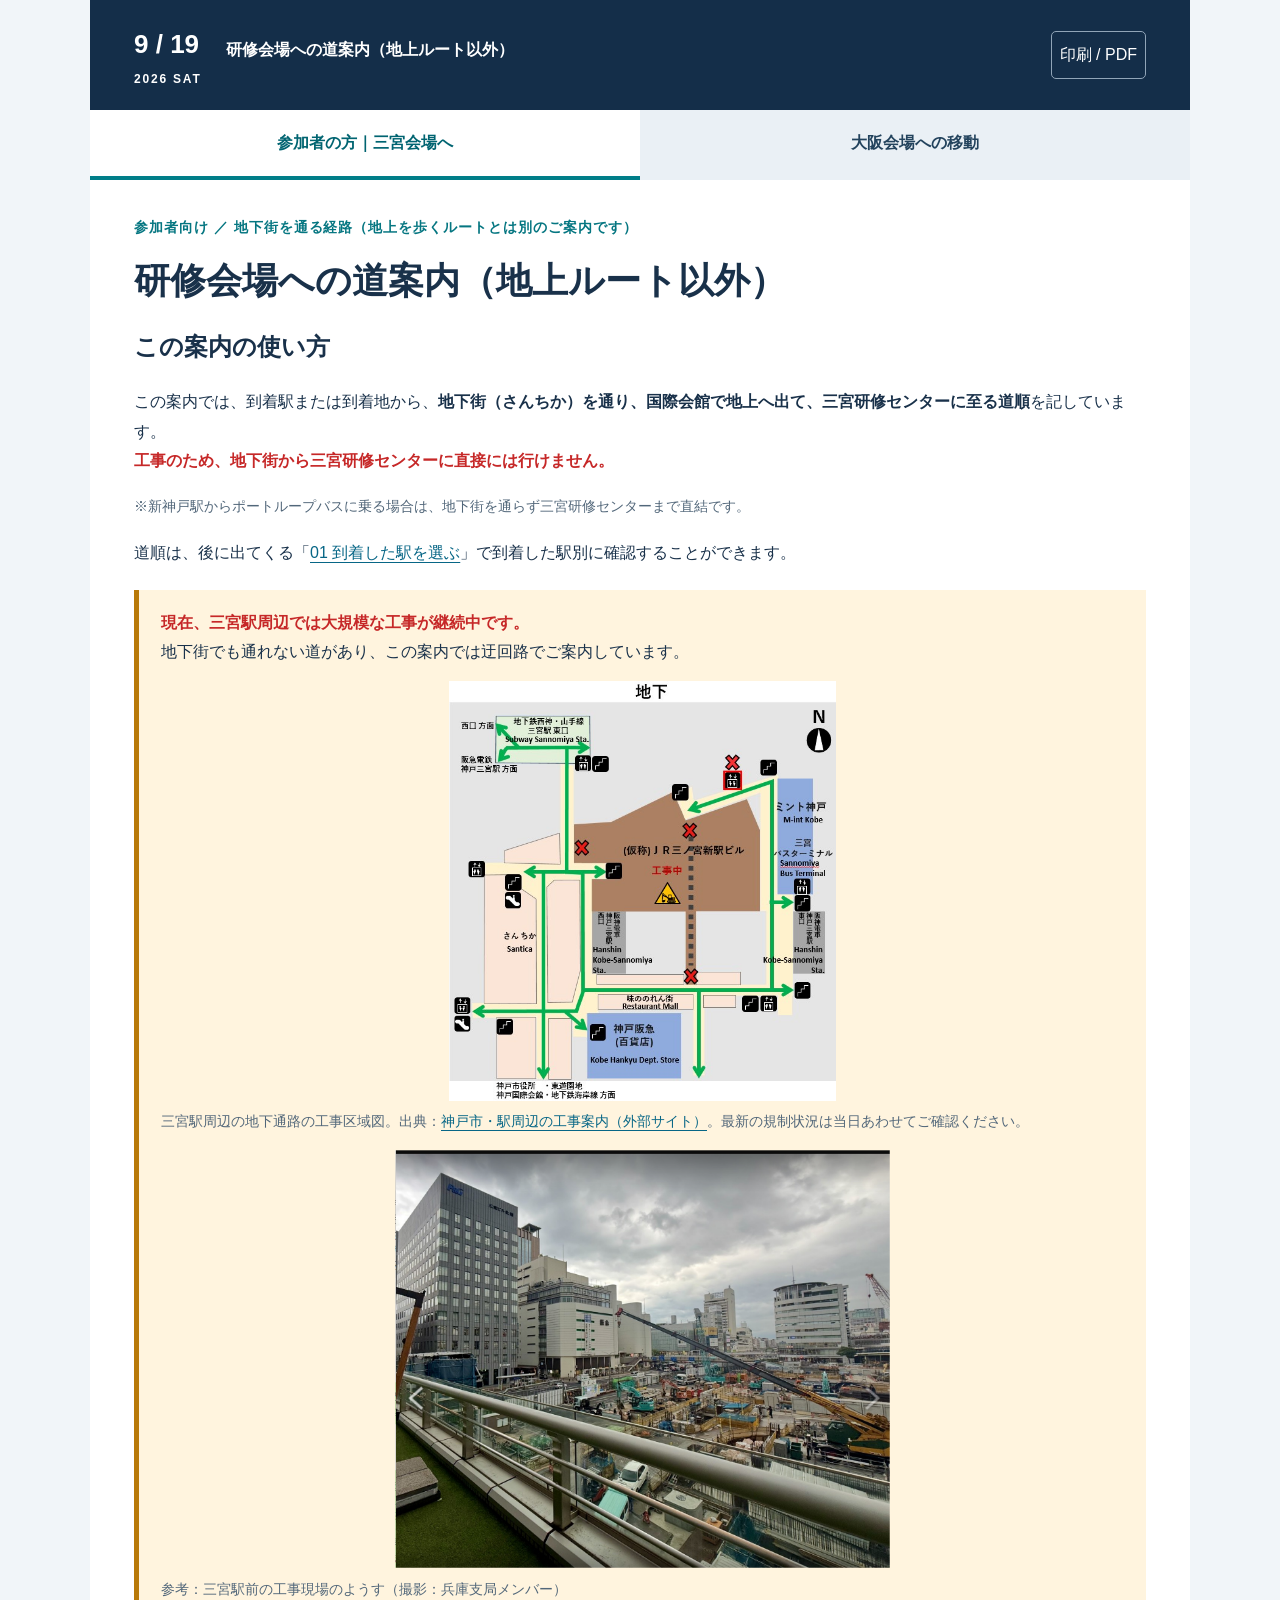
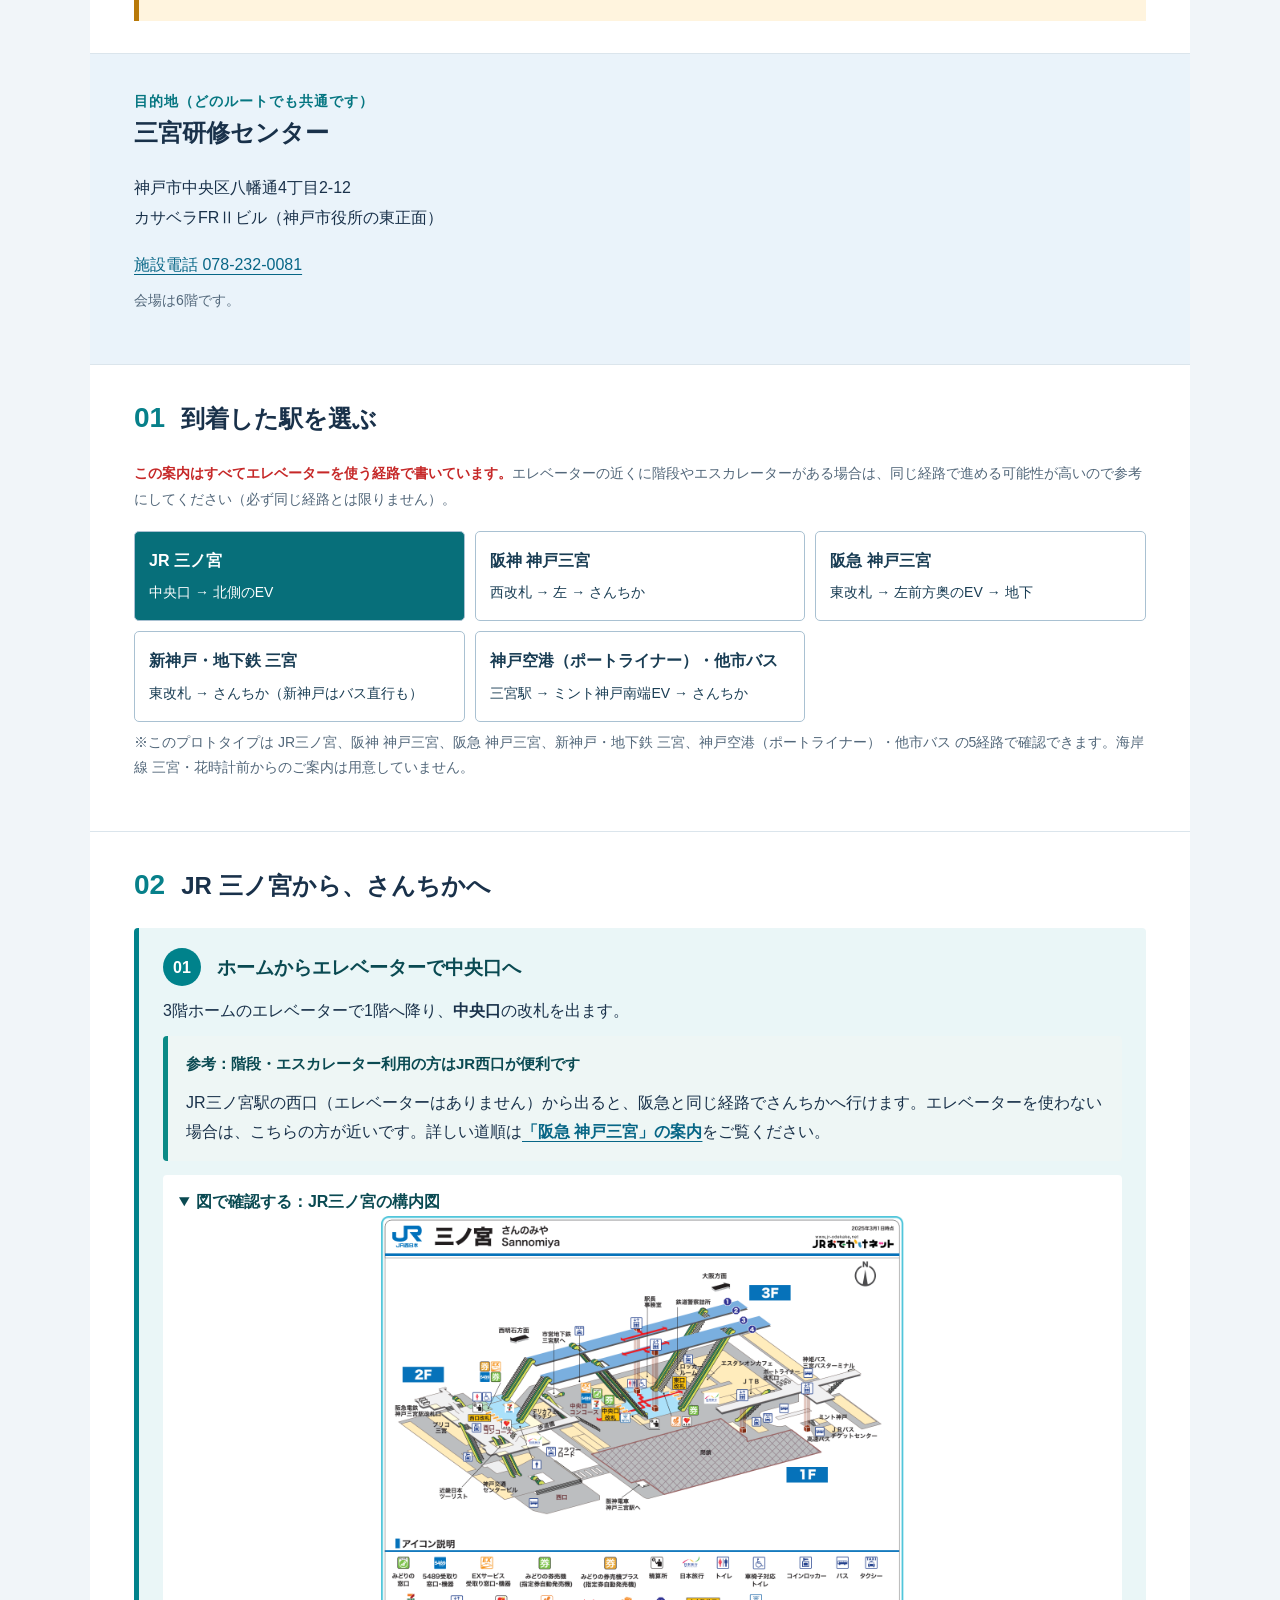
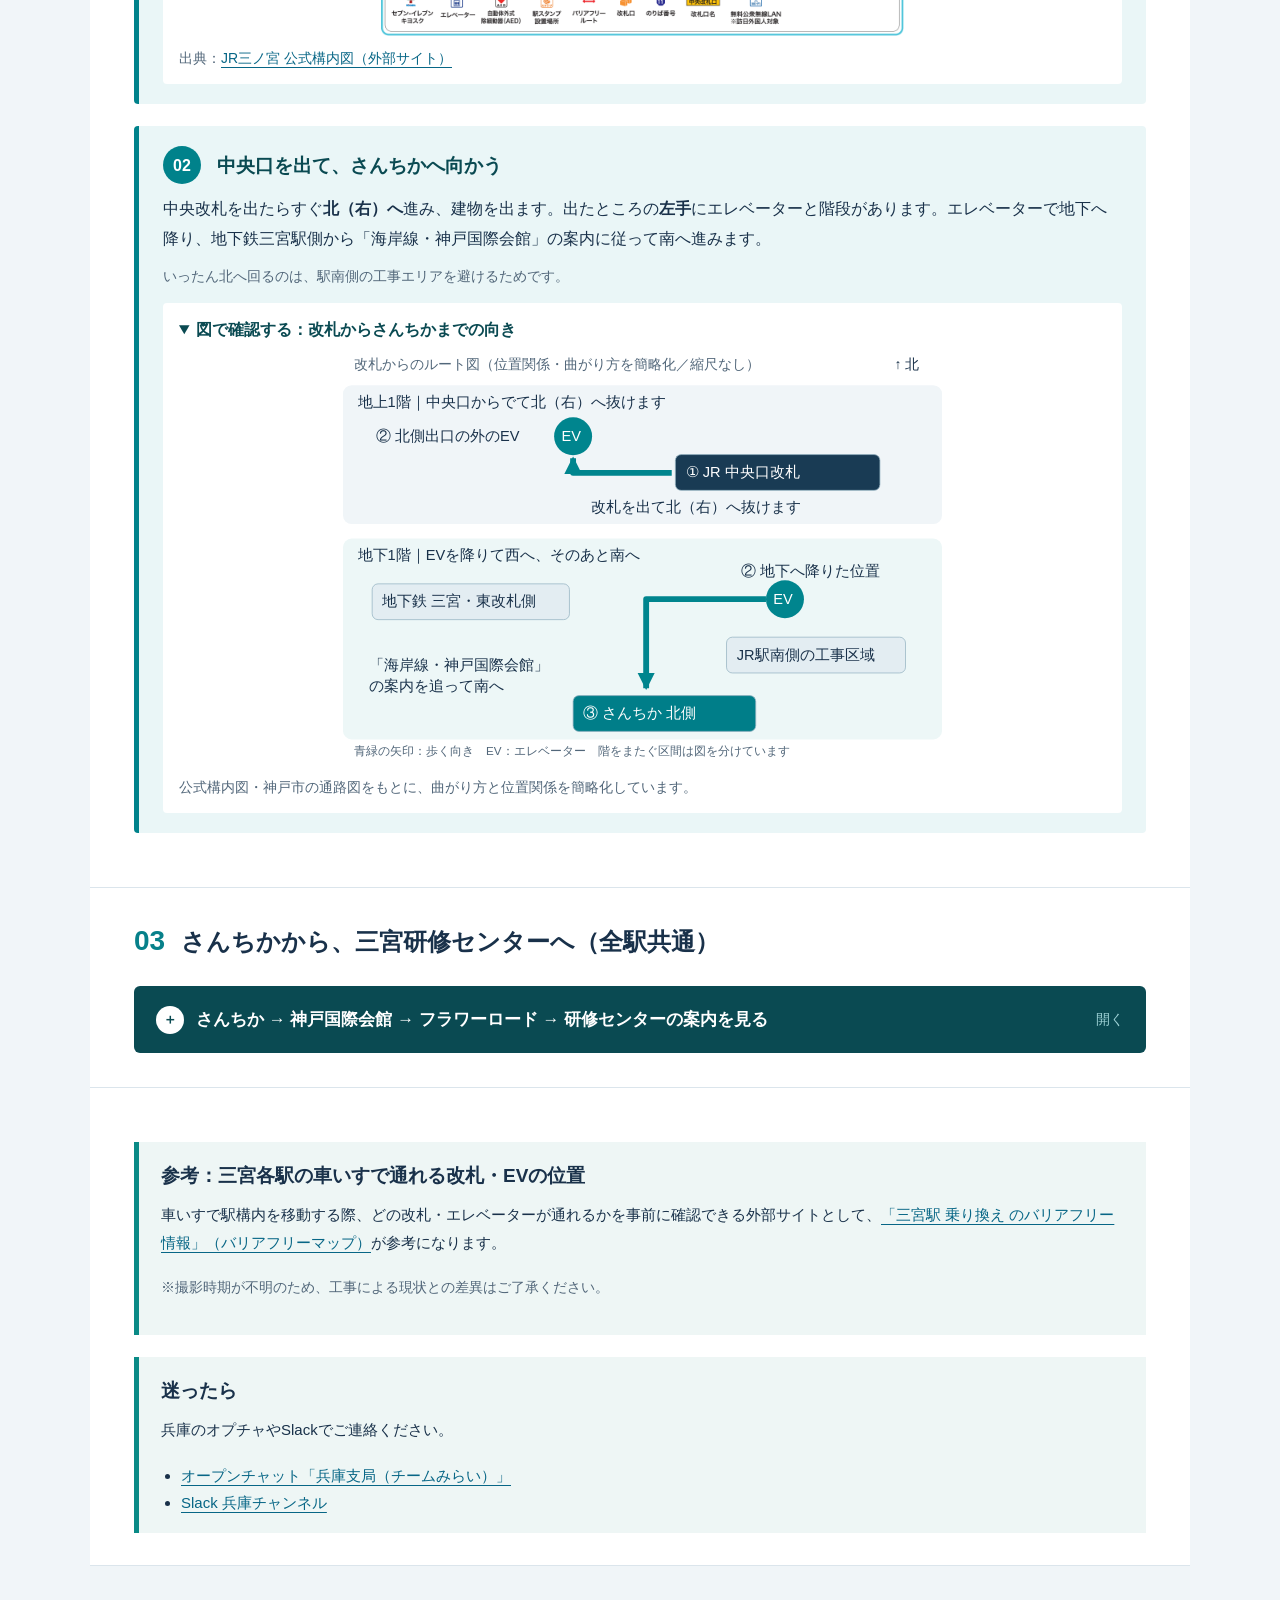
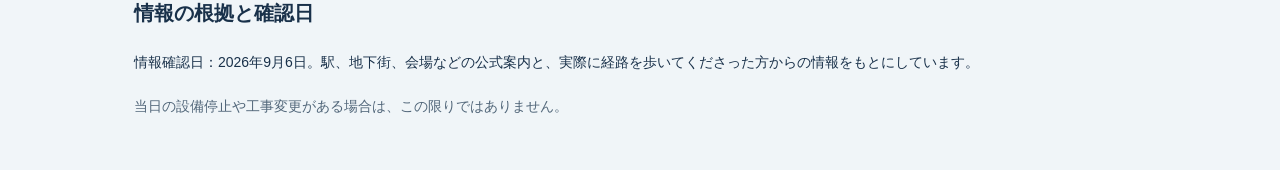
==== commit 2c79ba72: "オカモトさん指導を反映、図を差し替え" ====
--- a/chikagai-route/index.html
+++ b/chikagai-route/index.html
@@ -66,6 +66,21 @@
 
 /* スクリーンリーダー専用テキスト */
 .sr-only{position:absolute;width:1px;height:1px;padding:0;margin:-1px;overflow:hidden;clip:rect(0,0,0,0);white-space:nowrap;border:0}
+
+/* リンク誘導ブロック（写真つき解説記事など） */
+.link-callout{background:#eef6f5;border-left:5px solid #0a8a86;border-radius:4px;padding:14px 18px;margin-top:10px}
+.link-callout .q{font-weight:bold;color:#0a4a52;margin:0 0 6px;font-size:15px}
+.link-callout .arrow{color:#0a8a86;margin-right:4px;font-weight:bold}
+.link-callout a{font-weight:bold}
+
+/* 注意喚起の赤字（重要な警告用） */
+.warn,.note.warn{color:#c62828;font-weight:bold}
+
+/* 画像上に位置マーカーを重ねるためのラッパ */
+.image-annotate{position:relative;display:block;line-height:0}
+.image-annotate img{width:100%;height:auto;display:block}
+.image-annotate .marker{position:absolute;border:3px solid #d32f2f;border-radius:8px;box-shadow:0 0 0 2px rgba(255,255,255,.85);pointer-events:none}
+.image-annotate .marker-label{position:absolute;background:#d32f2f;color:white;font-size:12px;font-weight:bold;padding:3px 8px;border-radius:4px;white-space:nowrap;pointer-events:none;line-height:1.3}
 summary:focus-visible,a:focus-visible,button:focus-visible{outline:3px solid #b86d00;outline-offset:3px}
 @media(max-width:650px){
   header{padding:14px 18px;gap:12px}
@@ -78,6 +93,7 @@
   .stations button{font-size:14px;padding:11px}
   h2{font-size:22px}
   .step{padding:16px}
+  .address div[style*="grid-template-columns:1fr 1fr"]{grid-template-columns:1fr!important}
 }
 </style></head>
 <body>
@@ -100,15 +116,15 @@
   <label>参加者向け ／ 地下街を通る経路（地上を歩くルートとは別のご案内です）</label>
   <h1>研修会場への道案内（地上ルート以外）</h1>
   <h2 style="margin-top:20px">この案内の使い方</h2>
-  <p>この案内では、到着駅または到着地から、<strong>地下街（さんちか）を通り、国際会館で地上へ出て、三宮研修センターに至る道順</strong>を記しています。<br/>工事のため、地下街から三宮研修センターに直接には行けません。</p>
+  <p>この案内では、到着駅または到着地から、<strong>地下街（さんちか）を通り、国際会館で地上へ出て、三宮研修センターに至る道順</strong>を記しています。<br/><span class="warn">工事のため、地下街から三宮研修センターに直接には行けません。</span></p>
   <p class="note">※新神戸駅からポートループバスに乗る場合は、地下街を通らず三宮研修センターまで直結です。</p>
   <p>道順は、後に出てくる「<a href="#station-select">01 到着した駅を選ぶ</a>」で到着した駅別に確認することができます。</p>
-  <aside>
-    <strong>現在、三宮駅周辺では大規模な工事が継続中です。</strong>
+  <aside id="construction-map">
+    <strong class="warn">現在、三宮駅周辺では大規模な工事が継続中です。</strong>
     地下街でも通れない道があり、この案内では迂回路でご案内しています。
     <figure style="margin-top:14px">
-      <img src="images/construction-area.png" alt="三宮駅周辺の工事区域図。JR三ノ宮新駅ビル部分が工事中で、赤い×印の箇所が通行止め。さんちか・ミント神戸・神戸阪急・阪神神戸三宮駅の位置関係と、通行可能な通路が緑の矢印で示されている"/>
-      <figcaption>出典：<a href="https://www.city.kobe.lg.jp/a55197/koujinooshirase_ekisyuuhenn.html">神戸市・駅周辺の工事案内（外部サイト）</a>。最新の規制状況は当日あわせてご確認ください。</figcaption>
+      <img src="images/construction-area.png" alt="三宮駅周辺の地下通路の工事区域図。JR三ノ宮新駅ビル部分が工事中で、赤い×印の箇所が通行止め。さんちか・ミント神戸・神戸阪急・阪神神戸三宮駅の位置関係と、通行可能な通路が緑の矢印で示されている"/>
+      <figcaption>三宮駅周辺の地下通路の工事区域図。出典：<a href="https://www.city.kobe.lg.jp/a55197/koujinooshirase_ekisyuuhenn.html">神戸市・駅周辺の工事案内（外部サイト）</a>。最新の規制状況は当日あわせてご確認ください。</figcaption>
     </figure>
     <figure style="margin-top:14px">
       <img src="images/construction-photo.jpg" alt="三宮駅前の工事現場を上から見た写真。JR三ノ宮新駅ビルの建設のため、複数のクレーン・重機と足場が並び、広い範囲が工事エリアになっている"/>
@@ -127,7 +143,7 @@
 
 <section id="station-select">
   <h2><em>01</em>到着した駅を選ぶ</h2>
-  <p class="note">この案内はすべてエレベーターを使う経路で書いています。エレベーターの近くに階段やエスカレーターがある場合は、同じ経路で進める可能性が高いので参考にしてください（必ず同じ経路とは限りません）。</p>
+  <p class="note"><span class="warn">この案内はすべてエレベーターを使う経路で書いています。</span>エレベーターの近くに階段やエスカレーターがある場合は、同じ経路で進める可能性が高いので参考にしてください（必ず同じ経路とは限りません）。</p>
   <div class="stations" role="radiogroup" aria-label="到着した駅を選ぶ">
     <button aria-pressed="true" role="radio" aria-checked="true" data-station="jr">JR 三ノ宮<small>中央口 → 北側のEV</small></button>
     <button aria-pressed="false" role="radio" aria-checked="false" data-station="hanshin">阪神 神戸三宮<small>西改札 → 左 → さんちか</small></button>
@@ -146,7 +162,11 @@
     <ol class="journey">
       <li class="step">
         <div class="step-head"><span class="num">01</span><h3>ホームからエレベーターで中央口へ</h3></div>
-        <p>3階ホームのエレベーターで1階へ降り、<strong>中央口</strong>の改札を出ます。西口は通りません。</p>
+        <p>3階ホームのエレベーターで1階へ降り、<strong>中央口</strong>の改札を出ます。</p>
+        <div class="link-callout">
+          <p class="q warn">参考：階段・エスカレーター利用の方はJR西口が便利です</p>
+          <p>JR三ノ宮駅の西口（エレベーターはありません）から出ると、阪急と同じ経路でさんちかへ行けます。エレベーターを使わない場合は、こちらの方が近いです。詳しい道順は<a href="#" data-goto-station="hankyu">「阪急 神戸三宮」の案内</a>をご覧ください。</p>
+        </div>
         <details open>
           <summary>図で確認する：JR三ノ宮の構内図</summary>
           <a href="images/jr-map.png" target="_blank" rel="noreferrer"><img src="images/jr-map.png" alt="JR三ノ宮の公式構内図。エレベーターと中央口改札の位置を示す"/></a>
@@ -172,7 +192,7 @@
       <li class="step">
         <div class="step-head"><span class="num">01</span><h3>ホームからエレベーターで西改札（地下1階）へ</h3></div>
         <p>地下2階ホームから、<strong>西口側のエレベーター</strong>で地下1階へ上がります。エレベーターを出てまっすぐ進むと、<strong>駅長室前の西改札</strong>があります。</p>
-        <p class="note">三宮研修センターへは、再開発工事の関係で<strong>西改札（西口）</strong>が便利です。東改札から出ると、地上・地下ともに工事の迂回が必要になります。</p>
+        <p class="note warn">三宮研修センターへは、再開発工事の関係で<strong>西改札（西口）</strong>が便利です。東改札から出ると、地上・地下ともに工事の迂回が必要になります。</p>
         <details open>
           <summary>図で確認する：阪神 神戸三宮の構内図</summary>
           <a href="images/hanshin-kenshu.png" target="_blank" rel="noreferrer"><img src="images/hanshin-kenshu.png" alt="阪神 神戸三宮駅の構内案内図。左側に西改札とサンチカ方面への通路、右側に東改札とミント神戸方面。図中に「三宮研修センターへは、再開発工事の関係上西口が便利です」と赤字の注記あり"/></a>
@@ -265,8 +285,8 @@
       <li class="step">
         <div class="step-head"><span class="num">02</span><h3>三宮駅の改札を出て、ミント神戸2階の南端EVへ</h3></div>
         <p>ホーム中央付近のエレベーターで<strong>3階から2階</strong>へ降り、改札を出て「<strong>阪神（東口）方面</strong>」の出口へ向かいます。</p>
-        <p class="note">改札を出てすぐの「ポートライナー三宮駅 南エレベーター」は<a href="https://www.knt-liner.co.jp/news/8840/">停止中（2026年9月4日〜11月30日）</a>のため使えません。代わりにミント神戸のエレベーターを使います。</p>
-        <p><strong>ミント神戸（三宮バスターミナル）</strong>の2階に入り、南へ進むと奥にエレベーターが3基あります。<strong>一番奥（南端）</strong>のエレベーターを使います。目印は途中のUnited Arrowsなどの店舗です。</p>
+        <p class="note warn">改札を出てすぐの「ポートライナー三宮駅 南エレベーター」は<a href="https://www.knt-liner.co.jp/news/8840/">停止中（2026年9月4日〜11月30日）</a>のため使えません。代わりにミント神戸のエレベーターを使います。</p>
+        <p><strong>ミント神戸（三宮バスターミナル）</strong>の2階に入り（目印は途中のUnited Arrowsなどの店舗）、南へ進むと奥にエレベーターが3基あります。<strong>一番奥（南端）</strong>のエレベーターを使います。</p>
         <details open>
           <summary>図で確認する：ポートライナー 三宮の構内図</summary>
           <a href="images/port-annotated.png" target="_blank" rel="noreferrer"><img src="images/port-annotated.png" alt="ポートライナー 三宮の公式構内図。エレベーターと改札の位置を確認。青丸で囲んだ改札外の出口が、阪神（東口）方面へ進む出口"/></a>
@@ -279,8 +299,8 @@
         <p>ミント神戸南端のエレベーターで<strong>地下1階</strong>へ降ります。</p>
         <details open>
           <summary>図で確認する：ミント神戸周辺の地下と、使うEV・停止中のEV</summary>
-          <a href="images/mint-kobe-ev.png" target="_blank" rel="noreferrer"><img src="images/mint-kobe-ev.png" alt="ミント神戸周辺の地下通路図。ミント神戸北側のエレベーターは赤×で「停止中」、南端の赤ピンが今回使うエレベーター。周辺にはさんちか・味ののれん街・阪神電車 神戸三宮駅 東口も描かれている"/></a>
-          <p class="note">出典：神戸市・駅周辺の工事案内の図に、実際に歩いてくださった方が停止中のエレベーターと使うエレベーターを書き加えたものです。</p>
+          <a href="images/construction-area.png" target="_blank" rel="noreferrer"><img src="images/construction-area.png" alt="三宮駅周辺の地下通路の工事区域図。ミント神戸北側のエレベーターは赤×で通行止め、南側のエレベーターが使える。周辺にはさんちか・味ののれん街・阪神電車 神戸三宮駅も描かれている"/></a>
+          <p class="note">図の右上、ミント神戸北側の階段・EVアイコンが赤×で示されている箇所が停止中です。今回使うのは<strong>ミント神戸南端のEV</strong>（図の右側、阪神 神戸三宮駅 東口の少し上）です。出典：<a href="https://www.city.kobe.lg.jp/a55197/koujinooshirase_ekisyuuhenn.html">神戸市・駅周辺の工事案内（外部サイト）</a>。<a href="#construction-map">ページ冒頭にも同じ図</a>を掲載しています。</p>
         </details>
       </li>
 
@@ -316,28 +336,34 @@
 
   <ol class="journey">
 
-    <li class="step">
-      <div class="step-head"><span class="num">01</span><h3>さんちかを南へ、神戸国際会館の地下入口（A8）へ</h3></div>
-      <p>さんちかのメイン通路を南に進み、突き当たりで左へ折れて、南端の<strong>「A8／至 神戸国際会館・SOL」</strong>方面へ向かいます。</p>
-      <p class="note">研修センターの最寄り出口だったC5は、<a href="https://f-road.co.jp/kenshu/4832">工事のため使えません（三宮研修センターの通行止め案内）</a>。この案内では、A8を経由して神戸国際会館の地下入口へ入る経路でご案内します。</p>
-      <details open>
-        <summary>図で確認する：三宮各駅からさんちかを通ってA8へ</summary>
-        <img src="images/santica-a1-a8.png" alt="三宮各駅地下-地上ルート図。JR・ポートライナー側やJR阪神側からA1出入口へ、A1からA8（神戸国際会館・SOL方面）まで矢印で示されている"/>
-        <p class="note">出典：<a href="https://f-road.co.jp/kenshu/4832">三宮研修センター「2025年10月より地下道工事による通行止めについて」</a>。到着した駅によってA1に出る位置は異なりますが、A1からA8までの道順は共通です。</p>
-      </details>
-      <details>
-        <summary>参考：三宮駅周辺の地下通路 全体図</summary>
-        <img src="images/underground.jpg" alt="神戸市の地下通路図。左に地下鉄三宮とさんちか、右にミント神戸と阪神東口、下に神戸阪急"/>
-        <p class="note">出典：<a href="https://www.city.kobe.lg.jp/a55197/koujinooshirase_ekisyuuhenn.html">神戸市・駅周辺の工事案内（外部サイト）</a></p>
-      </details>
-    </li>
+      <li class="step">
+        <div class="step-head"><span class="num">01</span><h3>さんちかを南へ、神戸国際会館の地下入口（A8）へ</h3></div>
+        <p>さんちかのメイン通路を南に進み、突き当たりで左へ折れて、南端の<strong>「A8／至 神戸国際会館・SOL」</strong>方面へ向かいます。</p>
+        <p class="note">この案内では、A8を経由して神戸国際会館の地下入口へ入る経路でご案内します。</p>
+        <details style="margin-top:10px">
+          <summary style="cursor:pointer;font-size:14px;color:#52677a">なぜ神戸国際会館経由なのか（C5出口が使えないため）</summary>
+          <p class="note warn" style="margin-top:8px">研修センターの最寄り出口だったC5は、<a href="https://f-road.co.jp/kenshu/4832">工事のため使えません（三宮研修センターの通行止め案内）</a>。</p>
+        </details>
+        <details open>
+          <summary>図で確認する：三宮各駅からさんちかを通ってA8へ</summary>
+          <img src="images/santica-a1-a8.png" alt="三宮各駅地下-地上ルート図。JR・ポートライナー側やJR阪神側からA1出入口へ、A1からA8（神戸国際会館・SOL方面）まで矢印で示されている。図中右上の「JR・ポートライナー（空港）」からA1へ向かう経路には赤い×印と「通れません」の文字が入っている"/>
+          <p class="note"><span class="warn">【重要】この図の一部の経路は現在通れません。</span>図中右上の「JR・ポートライナー（空港）」から直接A1へ向かう経路（赤×印・「通れません」の記載）は工事のため通行止めです。<strong>JR</strong>は「地下鉄連絡通路」を通ってA1へ、<strong>ポートライナー</strong>はミント神戸から阪神 神戸三宮駅と同じ経路になります。詳しくは上の「01 到着した駅を選ぶ」で該当駅の案内をご覧ください。</p>
+          <p class="note">出典：<a href="https://f-road.co.jp/kenshu/4832">三宮研修センター「2025年10月より地下道工事による通行止めについて」</a>。到着した駅によってA1に出る位置は異なりますが、A1からA8までの道順は共通です。</p>
+        </details>
+        <p class="note" style="margin-top:14px">地下通路の通行止め箇所は<a href="#construction-map">ページ冒頭の工事区域図</a>で確認できます。</p>
+      </li>
 
     <li class="step">
       <div class="step-head"><span class="num">02</span><h3>神戸国際会館から1階へ</h3></div>
       <p>A8を出た先に神戸国際会館の地下入口があります。館内には案内表示があり、<strong>西エレベーター</strong>（スターバックスの左側）か、エスカレーターでも1階へ上がれます。</p>
       <details open>
         <summary>図で確認する：神戸国際会館 地下1階フロア図</summary>
-        <a href="images/sol-b1.png" target="_blank" rel="noreferrer"><img src="images/sol-b1.png" alt="神戸国際会館SOLの地下1階。左のSANTICA接続通路の上側に西エレベーター"/></a>
+        <a href="images/sol-b1.png" target="_blank" rel="noreferrer" class="image-annotate">
+          <img src="images/sol-b1.png" alt="神戸国際会館SOLの地下1階。左のSANTICA接続通路の上側、KOBE HANKYU 西と書かれた場所に、赤枠で示された西エレベーター"/>
+          <span class="marker" style="left:20%;top:42%;width:8%;height:11%"></span>
+          <span class="marker-label" style="left:20%;top:28%">西EV<br/>（これを使う）</span>
+        </a>
+        <p class="note">図中の<strong>赤枠</strong>が「西エレベーター」の位置です（「KOBE HANKYU 西」の下）。サンクンガーデン付近にも別のEVがありますが、この案内では西EVを使います。</p>
         <p class="note">出典：<a href="https://www.kobe-sol.jp/shop/floor">神戸国際会館SOL・B1Fフロアガイド（外部サイト）</a></p>
       </details>
     </li>
@@ -347,8 +373,7 @@
       <p>1階に出たら、フラワーロード沿いに南（市役所・海側）へ。国際会館前交差点を南へ渡り、道路の東側を進みます。市バス「市役所前」を通過し、ポートループ「市役所・東遊園地前 PL32」が会場正面の目印です。</p>
       <details open>
         <summary>図で確認する：地上の位置図</summary>
-        <svg viewBox="0 0 700 510" role="img" aria-label="北が上。神戸国際会館から交差点を南へ渡り、フラワーロード東側を研修センターまで歩く"><rect width="700" height="510" fill="#f4f8fa"></rect><path d="M290 20V490" stroke="#d4dfe6" stroke-width="86"></path><path d="M20 170H680" stroke="#d4dfe6" stroke-width="50"></path><g fill="#e0eded" stroke="#91b6bd"><rect x="365" y="35" width="300" height="105" rx="8"></rect><rect x="40" y="280" width="190" height="95" rx="8"></rect><rect x="400" y="385" width="265" height="85" rx="8"></rect></g><g fill="#19314a" font-size="20" font-family="inherit"><text x="42" y="45">↑ 北・駅側</text><text x="410" y="75">神戸国際会館</text><text x="410" y="108">西EV → 1階西側へ</text><text x="390" y="180">国際会館前交差点</text><text x="64" y="325">神戸市役所</text><text x="410" y="418">三宮研修センター</text><text x="415" y="450" font-size="17">カサベラFRⅡビル</text><text x="405" y="275" font-size="18">市バス「市役所前」</text><text x="405" y="334" font-size="18">ポートループ PL32</text><text x="45" y="430" font-size="17">フラワーロード</text><text x="45" y="465">南・海側 ↓</text></g><path d="M389 113H357V424H395" fill="none" stroke="#00858e" stroke-width="9" stroke-linejoin="round"></path><path d="m380 410 18 14-18 14" fill="none" stroke="#00858e" stroke-width="6"></path><circle cx="358" cy="265" r="8" fill="#e39c37"></circle><circle cx="358" cy="327" r="8" fill="#e39c37"></circle><text x="355" y="225" fill="#007480" font-size="17">横断歩道を渡る</text></svg>
-        <p class="note">位置関係を簡略化した図（縮尺なし）。バス停間の距離は表していません。</p>
+        <svg viewBox="0 0 700 510" role="img" aria-label="北が上。神戸国際会館から交差点を南へ渡り、フラワーロード東側を研修センターまで歩く"><rect width="700" height="510" fill="#f4f8fa"></rect><path d="M290 20V490" stroke="#d4dfe6" stroke-width="86"></path><path d="M20 170H680" stroke="#d4dfe6" stroke-width="50"></path><g fill="#e0eded" stroke="#91b6bd"><rect x="365" y="35" width="300" height="105" rx="8"></rect><rect x="40" y="280" width="190" height="95" rx="8"></rect><rect x="400" y="385" width="265" height="85" rx="8"></rect></g><g fill="#19314a" font-size="20" font-family="inherit"><text x="42" y="45">↑ 北・駅側</text><text x="410" y="75">神戸国際会館</text><text x="410" y="108">西EV → 1階西側へ</text><text x="390" y="180">国際会館前交差点</text><text x="64" y="325">神戸市役所</text><text x="410" y="418">三宮研修センター</text><text x="415" y="450" font-size="17">カサベラFRⅡビル</text><text x="405" y="275" font-size="18">市バス「市役所前」</text><text x="405" y="373" font-size="18">ポートループ PL32</text><text x="45" y="430" font-size="17">フラワーロード</text><text x="45" y="465">南・海側 ↓</text></g><path d="M389 113H357V424H395" fill="none" stroke="#00858e" stroke-width="9" stroke-linejoin="round"></path><path d="m380 410 18 14-18 14" fill="none" stroke="#00858e" stroke-width="6"></path><circle cx="358" cy="265" r="8" fill="#e39c37"></circle><circle cx="358" cy="366" r="8" fill="#e39c37"></circle><text x="355" y="225" fill="#007480" font-size="17">横断歩道を渡る</text></svg>
       </details>
     </li>
 
@@ -397,6 +422,16 @@
     <p>大阪市西区靱本町1丁目8番4号</p>
     <p><a href="https://www.ostec.or.jp/access.html">公式アクセスマップ（外部サイト）</a></p>
     <p class="note">※類似名称の<strong>大阪市立科学館</strong>（中之島）と間違えないでください。</p>
+    <div style="display:grid;grid-template-columns:1fr 1fr;gap:12px;margin-top:14px">
+      <figure style="margin:0">
+        <img src="images/osaka-ostec-building.jpg" alt="大阪科学技術センターの建物全景。8階建てのグレー色の建物で、上部に「大阪科学技術館」のマークがある"/>
+        <figcaption>大阪科学技術センター 全景（1〜2階は大阪科学技術館、3階以上が大阪科学技術センター）</figcaption>
+      </figure>
+      <figure style="margin:0">
+        <img src="images/osaka-ostec-entrance.jpg" alt="大阪科学技術館の入口付近。ガラス張りの正面玄関に「大阪科学技術館」の看板"/>
+        <figcaption>大阪科学技術センターの入口付近</figcaption>
+      </figure>
+    </div>
   </div>
 </section>
 
@@ -410,9 +445,12 @@
         <li>JR三ノ宮駅から新快速で<strong>大阪駅まで最短の約21分</strong>。</li>
         <li>本数が多い。</li>
         <li>大阪駅から西梅田駅までは<strong>徒歩5〜7分</strong>かかり、経路はやや複雑。</li>
-        <li>参考：<a href="https://th-page.net/osaka-eki-to-subway-nishi-umeda/">JR大阪駅から西梅田駅までの写真つき解説記事（個人ブログ）</a></li>
         <li><strong>【タクシーで直行も可能】</strong>大阪駅・桜橋口からタクシーで大阪科学技術センターまで直行も可能。約10〜20分、料金目安1,300円程度（御堂筋の混雑状況による。土曜日日中は緩やかな渋滞の可能性あり）。<br/>※上記は例です。タクシー乗り場は各駅に複数あります。</li>
       </ul>
+      <div class="link-callout">
+        <p class="q">「西梅田駅への道順がわからない」方はこちら</p>
+        <p><span class="arrow">→</span><a href="https://th-page.net/osaka-eki-to-subway-nishi-umeda/">JR大阪駅から西梅田駅までの経路を写真つきで解説（個人ブログ）</a></p>
+      </div>
     </li>
     <li class="step">
       <div class="step-head"><span class="num">B</span><h3>阪神本線 特急・直通特急で 神戸三宮 → 大阪梅田 → 西梅田（四つ橋線）</h3></div>
@@ -420,16 +458,22 @@
         <li>阪神 神戸三宮駅から<strong>大阪梅田行きの特急・直通特急</strong>で約31〜32分。<br/>※大阪難波・奈良方面行きとは区別してください。</li>
         <li>大阪梅田駅から四つ橋線 西梅田駅まで最短。同じ地下街内を移動するので<strong>乗り換えが分かりやすい</strong>。</li>
         <li>不慣れな方や複数人での移動におすすめ。</li>
-        <li>参考：<a href="https://osaka-transfer.com/hsuynu/">阪神大阪梅田から西梅田駅までの写真つき解説記事（個人ブログ）</a></li>
       </ul>
+      <div class="link-callout">
+        <p class="q">「西梅田駅への道順がわからない」方はこちら</p>
+        <p><span class="arrow">→</span><a href="https://osaka-transfer.com/hsuynu/">阪神大阪梅田駅から西梅田駅までの経路を写真つきで解説（個人ブログ）</a></p>
+      </div>
     </li>
     <li class="step">
       <div class="step-head"><span class="num">C</span><h3>阪急神戸本線 特急で 神戸三宮 → 大阪梅田 → 西梅田（四つ橋線）</h3></div>
       <ul>
         <li>阪急 神戸三宮駅から阪急神戸本線 特急で<strong>大阪梅田まで約30分</strong>。</li>
         <li>大阪梅田駅から西梅田駅まで<strong>徒歩でやや距離あり</strong>（地上・地下を経由）。</li>
-        <li>参考：<a href="https://osaka-news.jp/life/hankyu-nishiumeda/">阪急大阪梅田から西梅田駅までの写真つき解説記事（個人ブログ）</a></li>
       </ul>
+      <div class="link-callout">
+        <p class="q">「西梅田駅への道順がわからない」方はこちら</p>
+        <p><span class="arrow">→</span><a href="https://osaka-news.jp/life/hankyu-nishiumeda/">阪急大阪梅田駅から西梅田駅までの経路を写真つきで解説（個人ブログ）</a></p>
+      </div>
     </li>
   </ol>
   <p class="note">※上記の参考リンクはいずれも個人ブログのため、内容が変わったり削除される場合があります。</p>
@@ -494,6 +538,18 @@
   const initialStation = document.querySelector('.stations button[aria-pressed="true"][data-station]');
   if (initialStation) showStation(initialStation.dataset.station);
 
+  // 駅切替を促す本文中リンク（例：「阪急の案内をご覧ください」）
+  document.querySelectorAll('a[data-goto-station]').forEach(a => {
+    a.addEventListener('click', (e) => {
+      e.preventDefault();
+      const station = a.dataset.gotoStation;
+      showStation(station);
+      // 該当パネルまでスクロール
+      const target = document.querySelector('.station-panel[data-panel="' + station + '"]');
+      if (target) target.scrollIntoView({ behavior: 'smooth', block: 'start' });
+    });
+  });
+
   // トップタブ（参加者／大阪）の切替
   const tabButtons = document.querySelectorAll('nav [role="tab"][data-tab]');
   const tabPanels = document.querySelectorAll('[data-tab-panel]');
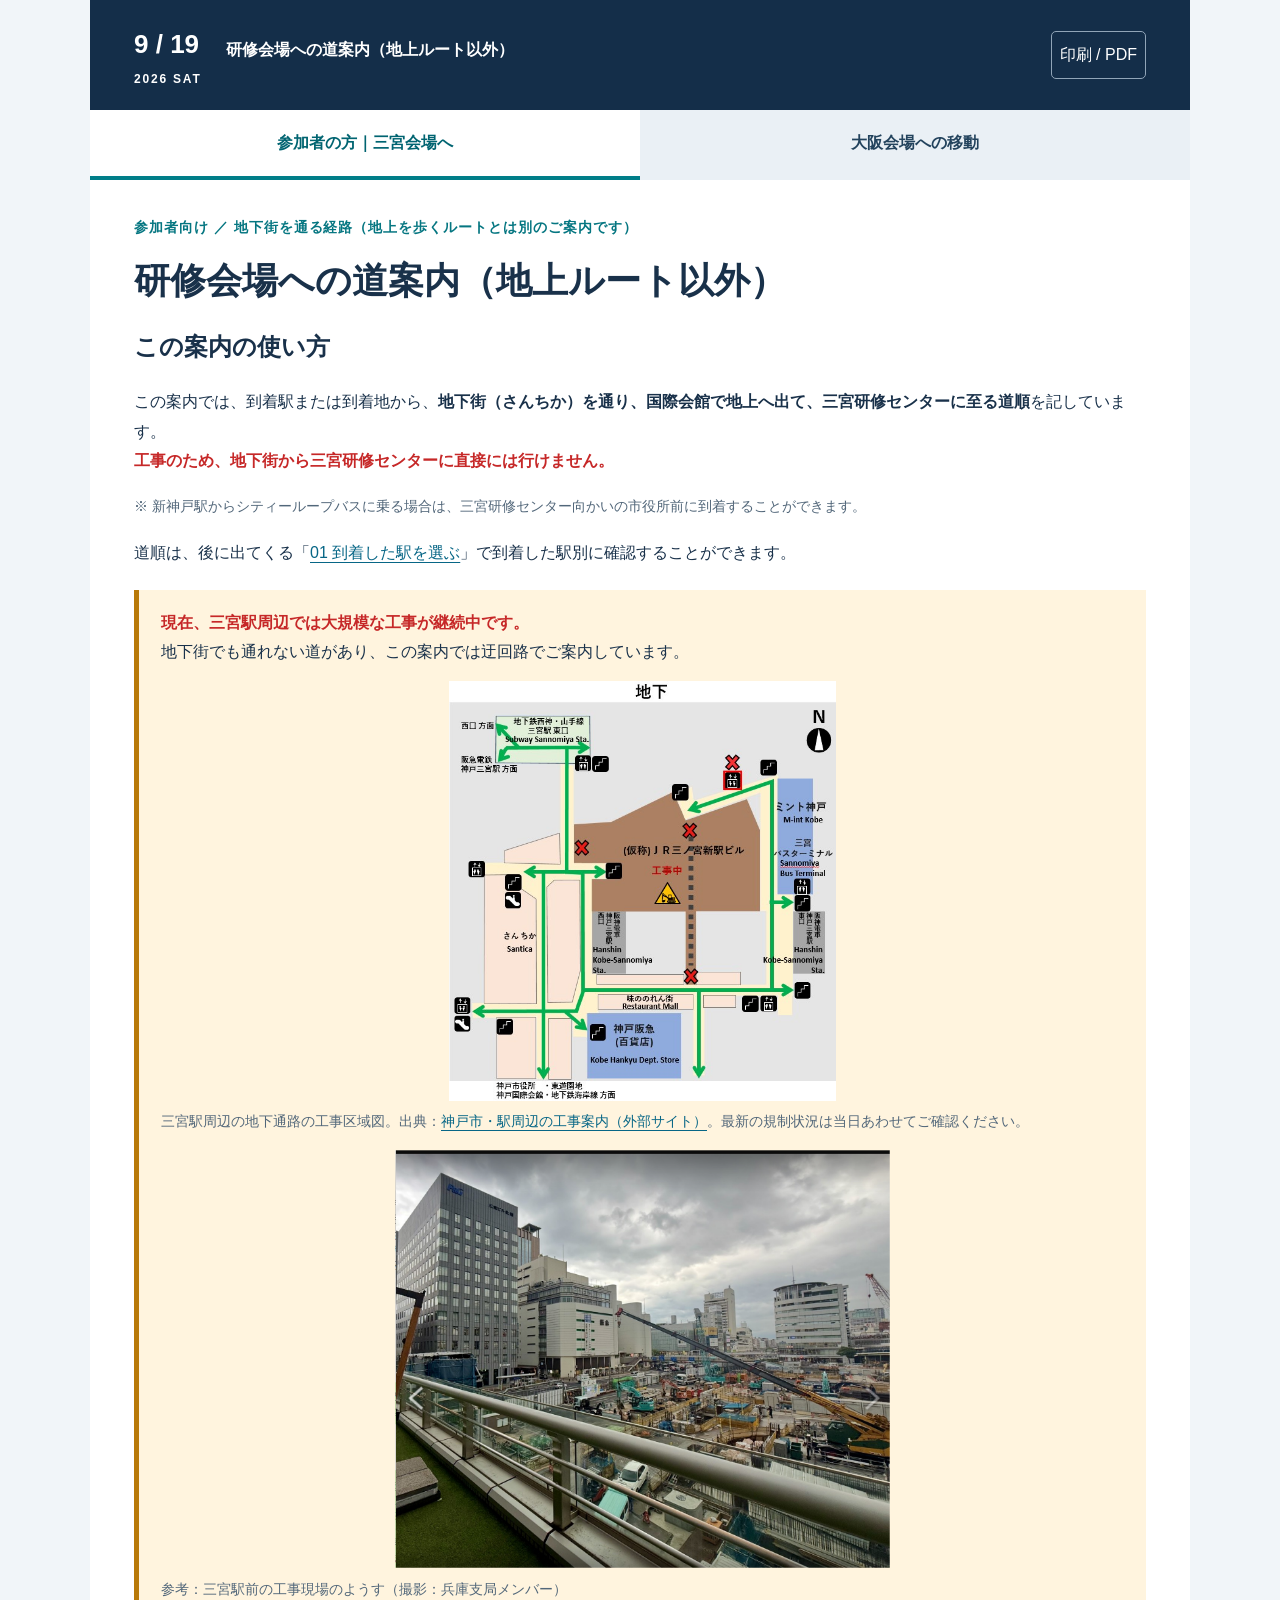
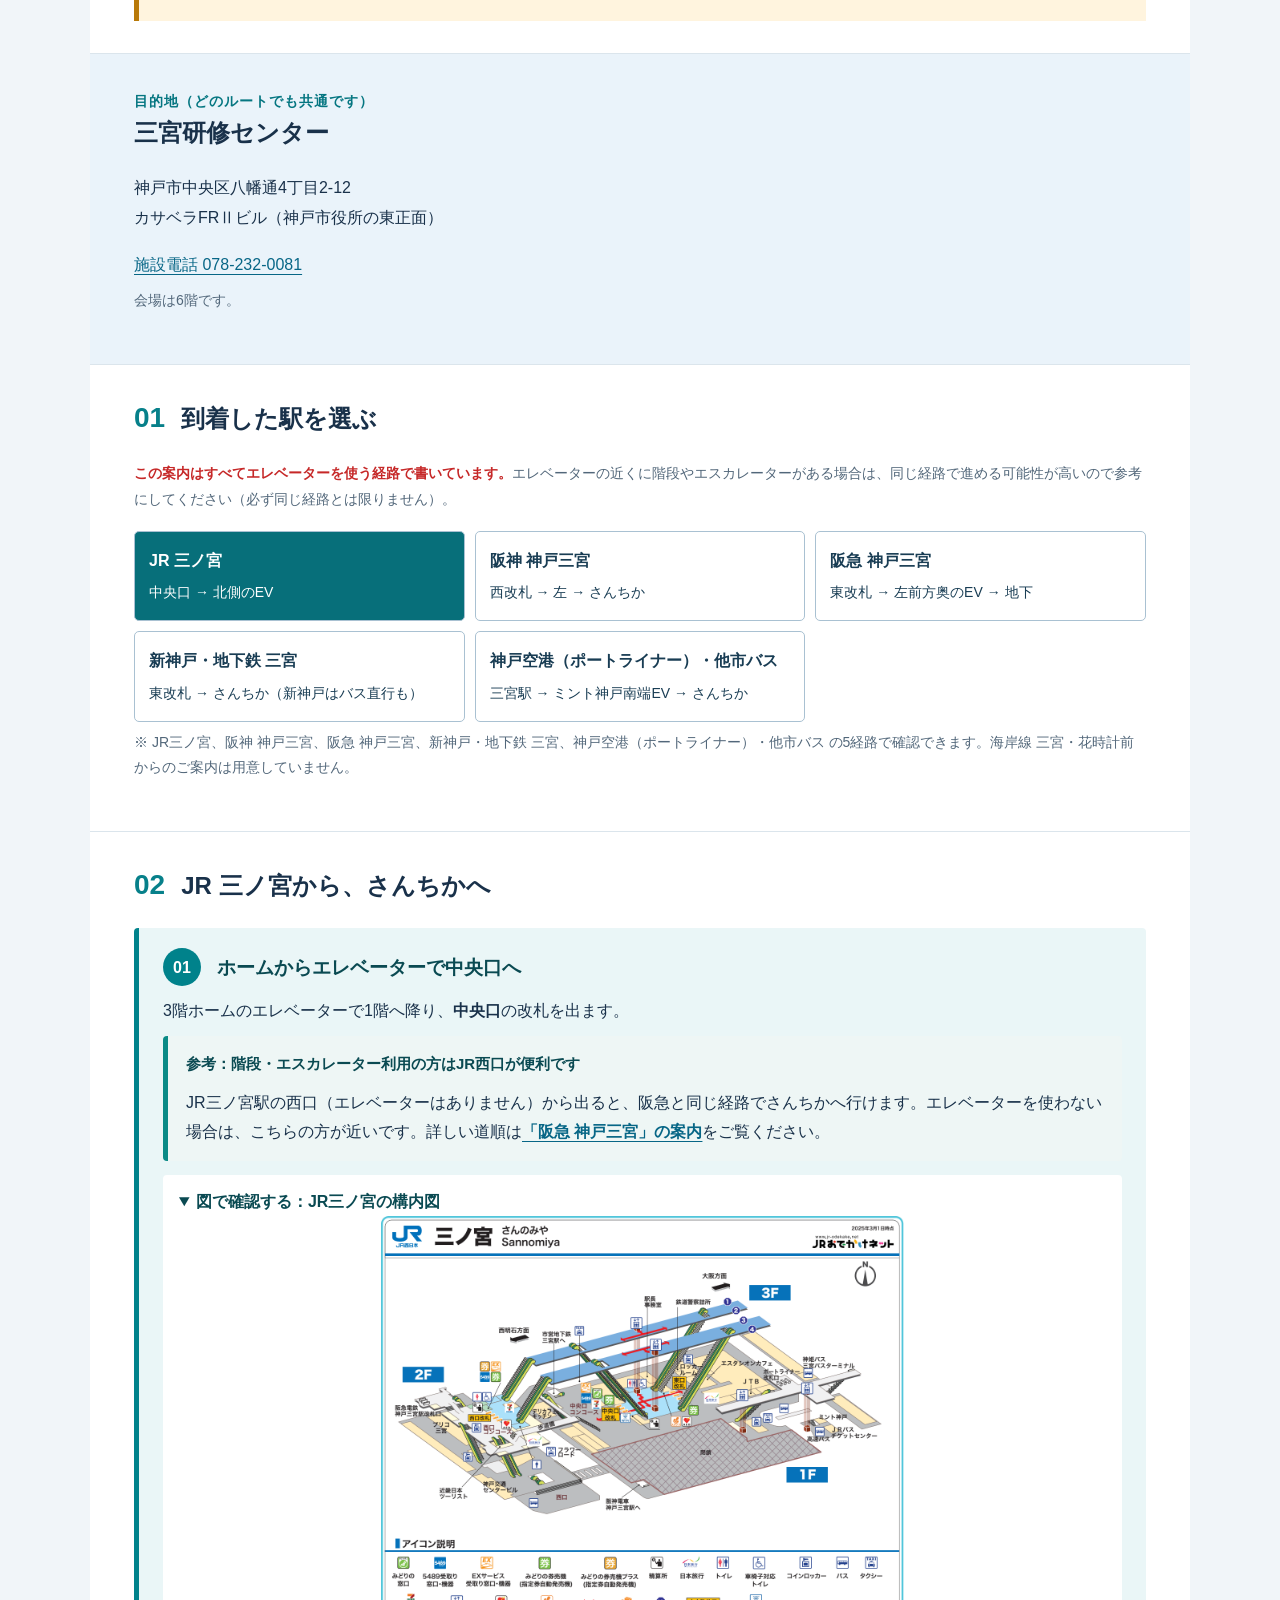
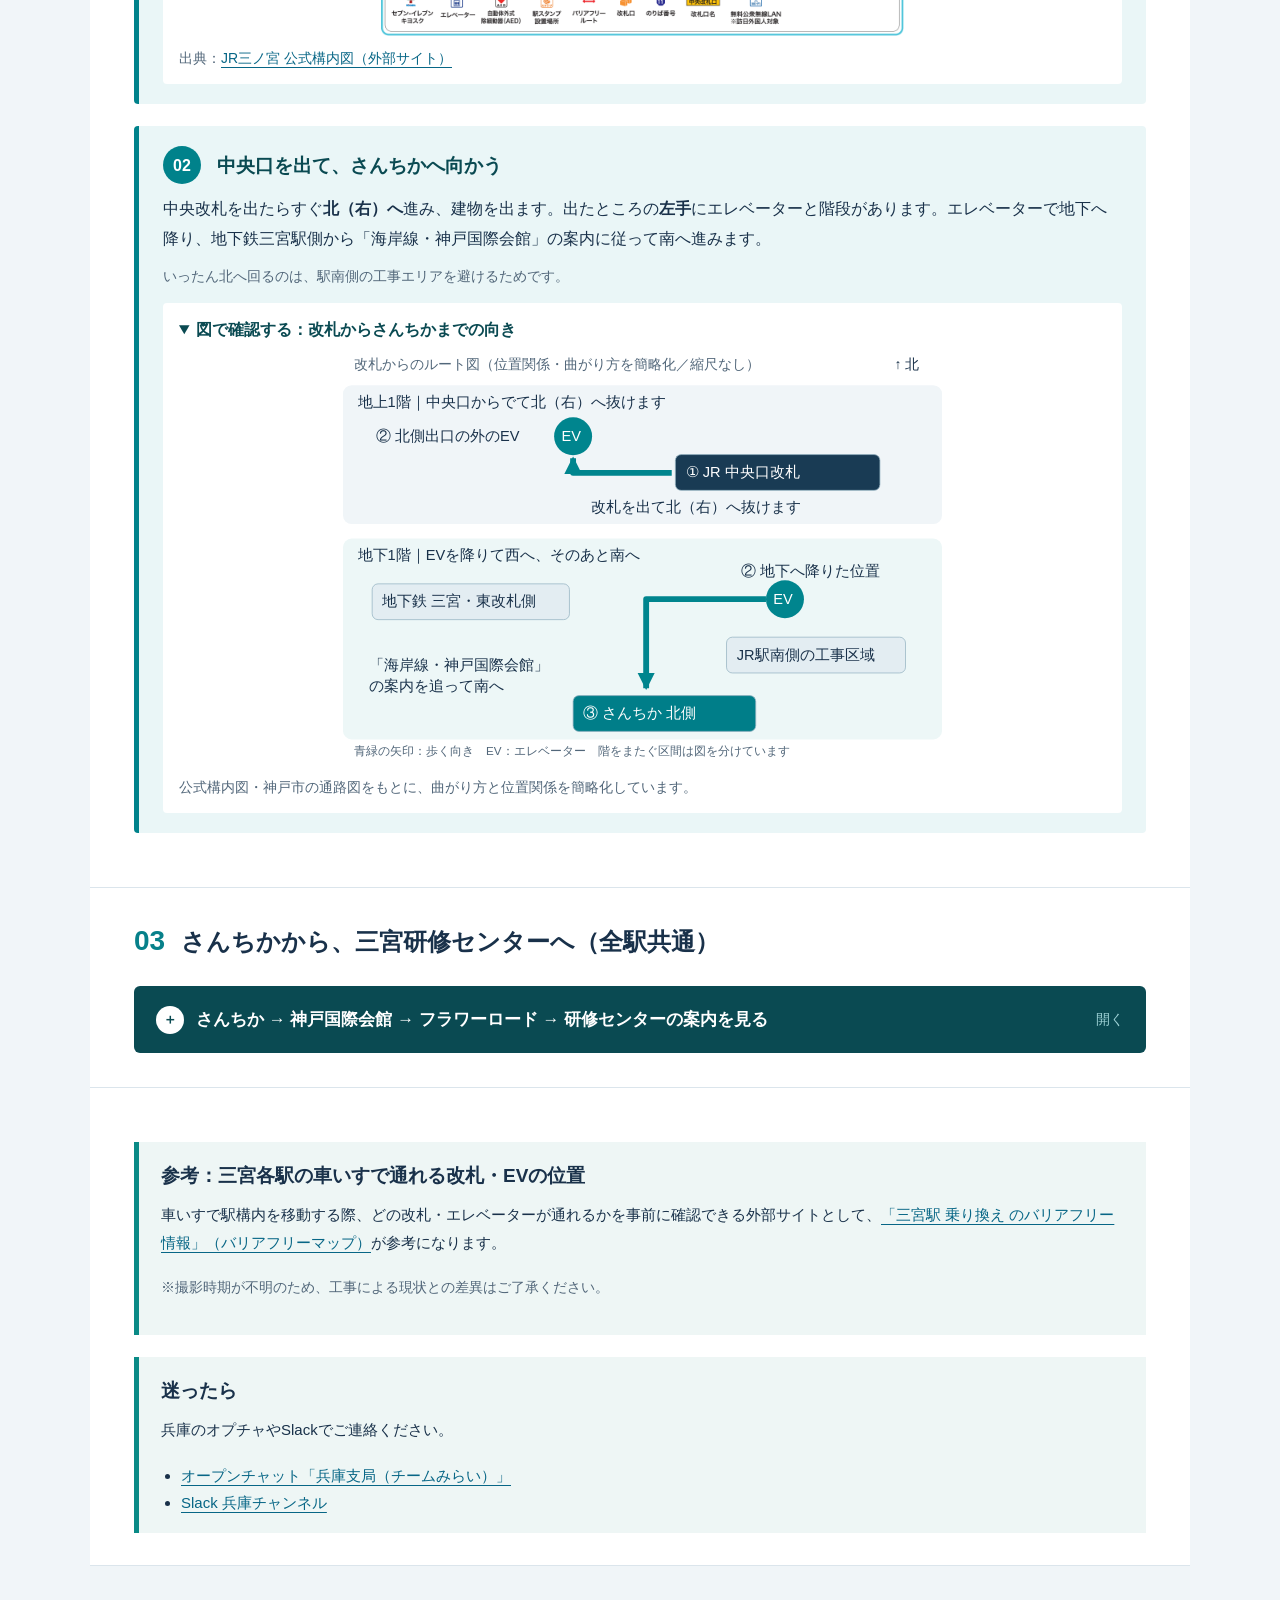
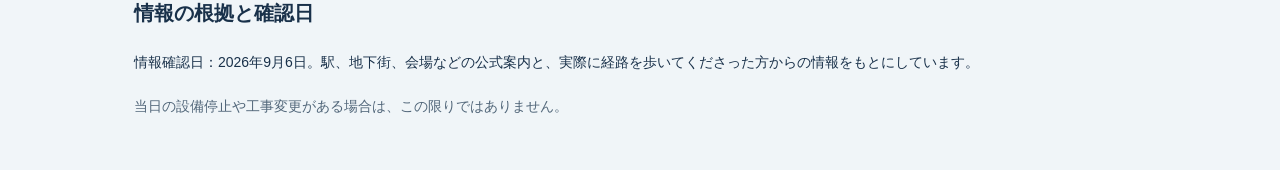
==== commit cfa3e058: "ポートループバスをシティループバスに変更" ====
--- a/chikagai-route/index.html
+++ b/chikagai-route/index.html
@@ -76,6 +76,9 @@
 /* 注意喚起の赤字（重要な警告用） */
 .warn,.note.warn{color:#c62828;font-weight:bold}
 
+/* 変更・停止となった経路情報の取り消し線 */
+.strike{text-decoration:line-through;text-decoration-color:#c62828;color:#8a8f98}
+
 /* 画像上に位置マーカーを重ねるためのラッパ */
 .image-annotate{position:relative;display:block;line-height:0}
 .image-annotate img{width:100%;height:auto;display:block}
@@ -93,7 +96,8 @@
   .stations button{font-size:14px;padding:11px}
   h2{font-size:22px}
   .step{padding:16px}
-  .address div[style*="grid-template-columns:1fr 1fr"]{grid-template-columns:1fr!important}
+  .address div[style*="grid-template-columns:1fr 1fr"],
+  section div[style*="grid-template-columns:1fr 1fr"]{grid-template-columns:1fr!important}
 }
 </style></head>
 <body>
@@ -117,7 +121,7 @@
   <h1>研修会場への道案内（地上ルート以外）</h1>
   <h2 style="margin-top:20px">この案内の使い方</h2>
   <p>この案内では、到着駅または到着地から、<strong>地下街（さんちか）を通り、国際会館で地上へ出て、三宮研修センターに至る道順</strong>を記しています。<br/><span class="warn">工事のため、地下街から三宮研修センターに直接には行けません。</span></p>
-  <p class="note">※新神戸駅からポートループバスに乗る場合は、地下街を通らず三宮研修センターまで直結です。</p>
+  <p class="note">※ 新神戸駅からシティーループバスに乗る場合は、三宮研修センター向かいの市役所前に到着することができます。</p>
   <p>道順は、後に出てくる「<a href="#station-select">01 到着した駅を選ぶ</a>」で到着した駅別に確認することができます。</p>
   <aside id="construction-map">
     <strong class="warn">現在、三宮駅周辺では大規模な工事が継続中です。</strong>
@@ -151,7 +155,7 @@
     <button aria-pressed="false" role="radio" aria-checked="false" data-station="subway">新神戸・地下鉄 三宮<small>東改札 → さんちか（新神戸はバス直行も）</small></button>
     <button aria-pressed="false" role="radio" aria-checked="false" data-station="port">神戸空港（ポートライナー）・他市バス<small>三宮駅 → ミント神戸南端EV → さんちか</small></button>
   </div>
-  <p class="note">※このプロトタイプは JR三ノ宮、阪神 神戸三宮、阪急 神戸三宮、新神戸・地下鉄 三宮、神戸空港（ポートライナー）・他市バス の5経路で確認できます。海岸線 三宮・花時計前からのご案内は用意していません。</p>
+  <p class="note">※ JR三ノ宮、阪神 神戸三宮、阪急 神戸三宮、新神戸・地下鉄 三宮、神戸空港（ポートライナー）・他市バス の5経路で確認できます。海岸線 三宮・花時計前からのご案内は用意していません。</p>
 </section>
 
 <section aria-labelledby="section-station-route">
@@ -246,7 +250,8 @@
     <details open style="background:#fff4de;border-left:5px solid #b87908;padding:14px 18px;margin-bottom:22px">
       <summary style="cursor:pointer;font-weight:bold">新幹線で新神戸についた方へ</summary>
       <p>三宮までは市営地下鉄 西神・山手線で1駅（西神中央・名谷方面）です。三宮駅で降りたあとは、下のカード01から進んでください。</p>
-      <p>なお、<strong>地下街を通らず会場前まで直行する連節バス「ポートループ」</strong>もあります。新神戸駅前から乗り換えなしで「市役所・東遊園地前」まで約16分、そこが会場正面です。時刻表・ルートは<a href="https://www.shinkibus.co.jp/bus/portloop/">神姫バス・ポートループ（外部サイト）</a>でご確認ください。</p>
+      <p>なお、地下街を通らず会場近くまで直行する神姫バス「シティループ」もあります。新神戸駅から乗換なして、「市役所前」まで約13分、向かいが会場です。</p>
+      <p class="note">また、乗り場や時刻表などは、<a href="https://www.shinkibus.co.jp/bus/cityloop/">神姫バス・シティーループのHP</a>でご確認ください。</p>
     </details>
 
     <ol class="journey">
@@ -421,15 +426,20 @@
     <h2 style="margin:8px 0 12px">大阪科学技術センター 8階大ホール</h2>
     <p>大阪市西区靱本町1丁目8番4号</p>
     <p><a href="https://www.ostec.or.jp/access.html">公式アクセスマップ（外部サイト）</a></p>
-    <p class="note">※類似名称の<strong>大阪市立科学館</strong>（中之島）と間違えないでください。</p>
+    <p class="note"><span class="warn">※大阪科学技術センターと大阪科学技術館は同じ建物です。</span>（看板など公式の案内は大阪科学技術館となっているようです。）</p>
+    <p class="note warn">※類似名称の<strong>大阪市立科学館</strong>（中之島）と間違えないでください。</p>
+    <figure style="margin:14px 0 0">
+      <img src="images/osaka-ostec-building.jpg" alt="大阪科学技術センターの建物全景。8階建てのグレー色の建物で、上部に「大阪科学技術館」のマークがある"/>
+      <figcaption>大阪科学技術センター 全景（1〜2階は大阪科学技術館、3階以上が大阪科学技術センター）</figcaption>
+    </figure>
     <div style="display:grid;grid-template-columns:1fr 1fr;gap:12px;margin-top:14px">
       <figure style="margin:0">
-        <img src="images/osaka-ostec-building.jpg" alt="大阪科学技術センターの建物全景。8階建てのグレー色の建物で、上部に「大阪科学技術館」のマークがある"/>
-        <figcaption>大阪科学技術センター 全景（1〜2階は大阪科学技術館、3階以上が大阪科学技術センター）</figcaption>
+        <img src="images/osaka-ostec-signboard.jpg" alt="大阪科学技術館の敷地入口の看板。壁面に「大阪科学技術館」のロゴと、大きな案内掲示板"/>
+        <figcaption>敷地入口の看板（「大阪科学技術館」のロゴ）</figcaption>
       </figure>
       <figure style="margin:0">
-        <img src="images/osaka-ostec-entrance.jpg" alt="大阪科学技術館の入口付近。ガラス張りの正面玄関に「大阪科学技術館」の看板"/>
-        <figcaption>大阪科学技術センターの入口付近</figcaption>
+        <img src="images/osaka-ostec-entrance2.jpg" alt="建物玄関のガラス扉。「大阪科学技術センター」の文字と、「大阪科学技術センター/大阪科学技術館 正面玄関」の案内板"/>
+        <figcaption>建物正面玄関（「大阪科学技術センター」の表示あり）</figcaption>
       </figure>
     </div>
   </div>
@@ -488,10 +498,26 @@
 
 <section>
   <h2><em>03</em>本町または肥後橋から会場へ</h2>
-  <ul>
-    <li><strong>本町駅 28号出口</strong>から出て、四つ橋筋を<strong>北へ徒歩約5分</strong>。信濃橋三井ビルの西側を進み、靱公園の東端にある大阪科学技術センターへ。</li>
-    <li><strong>肥後橋駅 7号出口</strong>から出て、四つ橋筋を<strong>南へ徒歩約6分</strong>。大阪肥後橋郵便局・関西みらい銀行の西側を通り、大阪科学技術センターへ。</li>
-  </ul>
+  <div style="margin-bottom:18px">
+    <p><strong>本町駅 28号出口</strong>から出て、四つ橋筋を<strong>北へ徒歩約5分</strong>。信濃橋三井ビルの西側を進み、靱公園の東端にある大阪科学技術センターへ。</p>
+    <div style="display:grid;grid-template-columns:1fr 1fr;gap:12px;margin-top:10px">
+      <figure style="margin:0">
+        <img src="images/osaka-honmachi-exit28.png" alt="本町駅28号出口の外観。四つ橋筋沿いにある地下鉄出口"/>
+        <figcaption>本町駅 28号出口</figcaption>
+      </figure>
+      <figure style="margin:0">
+        <img src="images/osaka-honmachi-familymart.jpg" alt="28号出口を出た所の風景。目印にファミリーマート信濃橋店が見える"/>
+        <figcaption>28号出口を出たあたり。左手のファミリーマートを目印に</figcaption>
+      </figure>
+    </div>
+  </div>
+  <div style="margin-bottom:18px">
+    <p><strong>肥後橋駅 7号出口</strong>から出て、四つ橋筋を<strong>南へ徒歩約6分</strong>。大阪肥後橋郵便局・関西みらい銀行の西側を通り、大阪科学技術センターへ。</p>
+    <figure style="margin:10px 0 0">
+      <img src="images/osaka-higobashi-exit7.png" alt="肥後橋駅7号出口の外観。四つ橋筋沿いにある地下鉄出口"/>
+      <figcaption>肥後橋駅 7号出口</figcaption>
+    </figure>
+  </div>
   <details open>
     <summary>図で確認する：本町駅・肥後橋駅と会場の位置関係</summary>
     <figure>
@@ -500,6 +526,7 @@
     </figure>
   </details>
   <p class="note">※上記の徒歩にかかる時間はAI調べの目安です。ルート検索のアプリなどでは、肥後橋の方が短い時間で着く案内になることが多いようです。</p>
+  <p class="note" style="margin-top:14px">到着したら、看板は「大阪科学技術館」ですが、そこが会場（大阪科学技術センター）です。入口を入って右側にエレベーターがあります。</p>
 </section>
 
 <footer style="padding:32px 44px;background:#f0f5f8">
